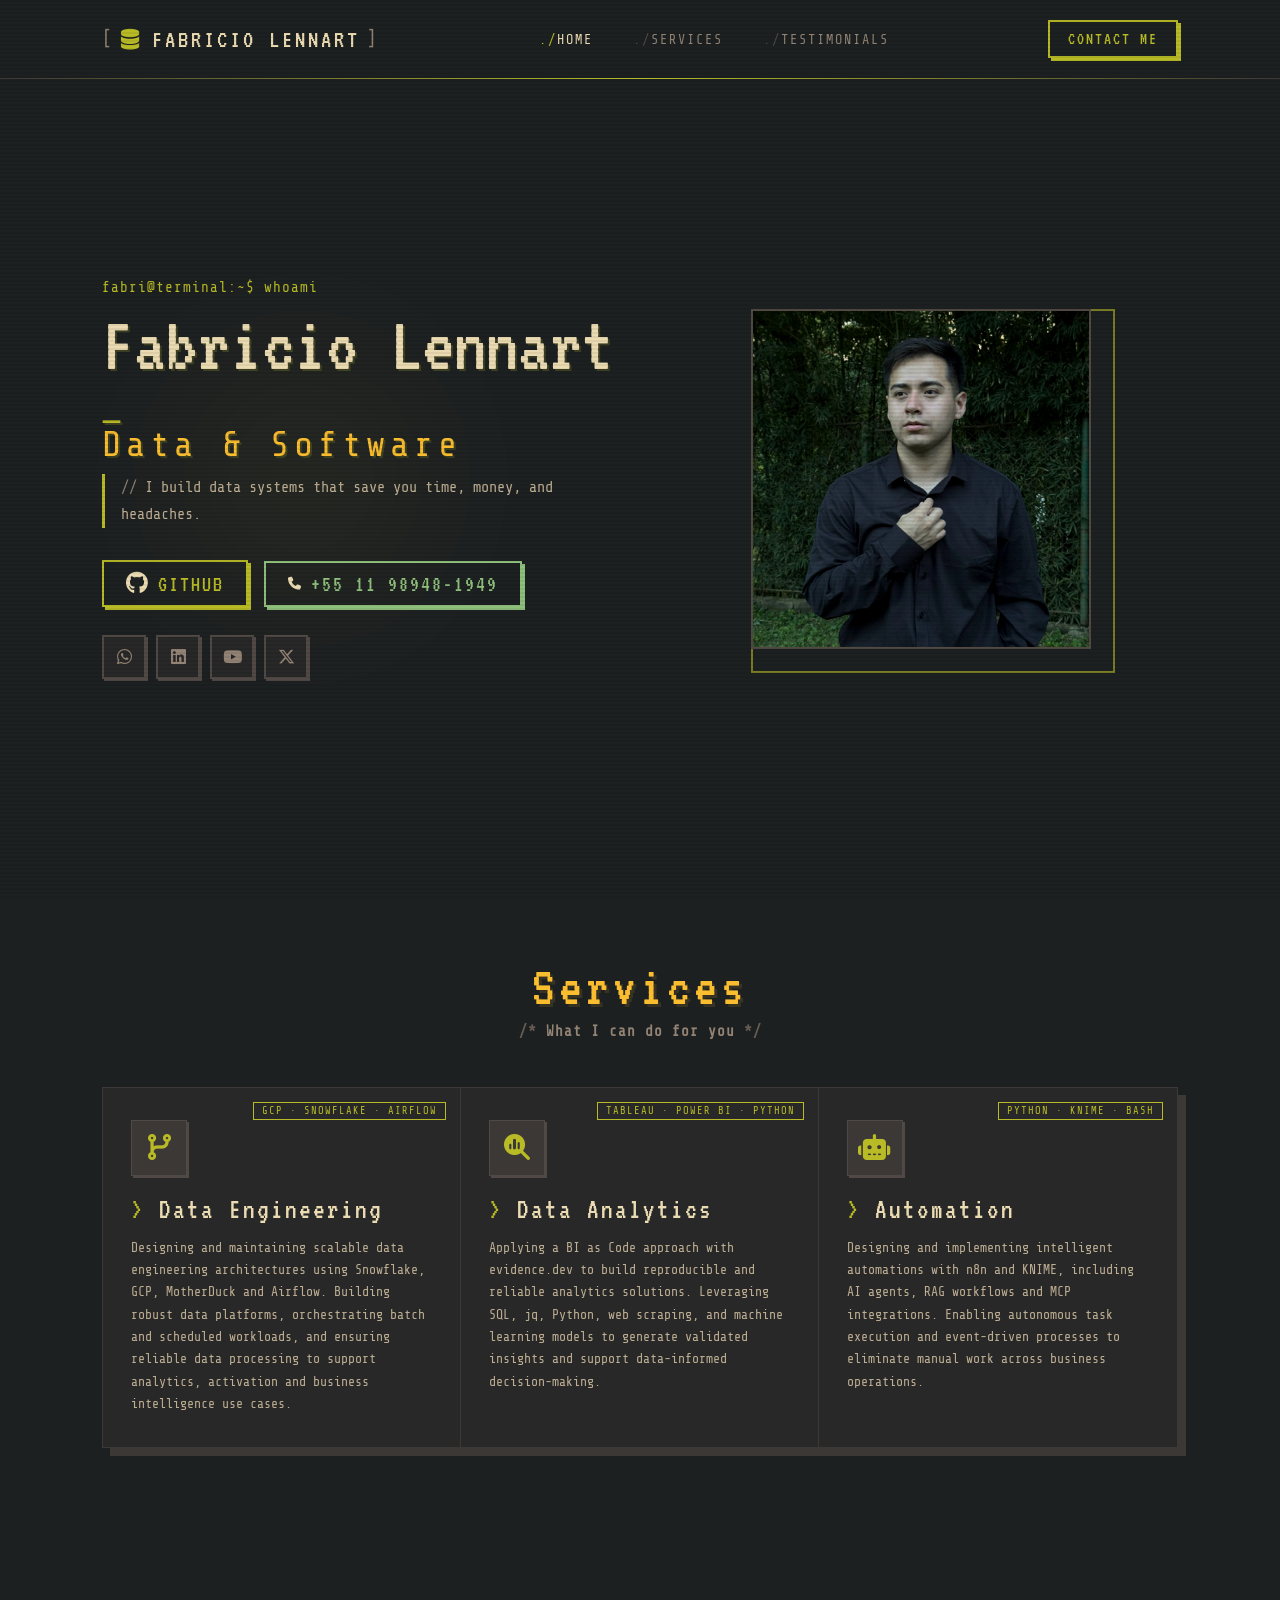
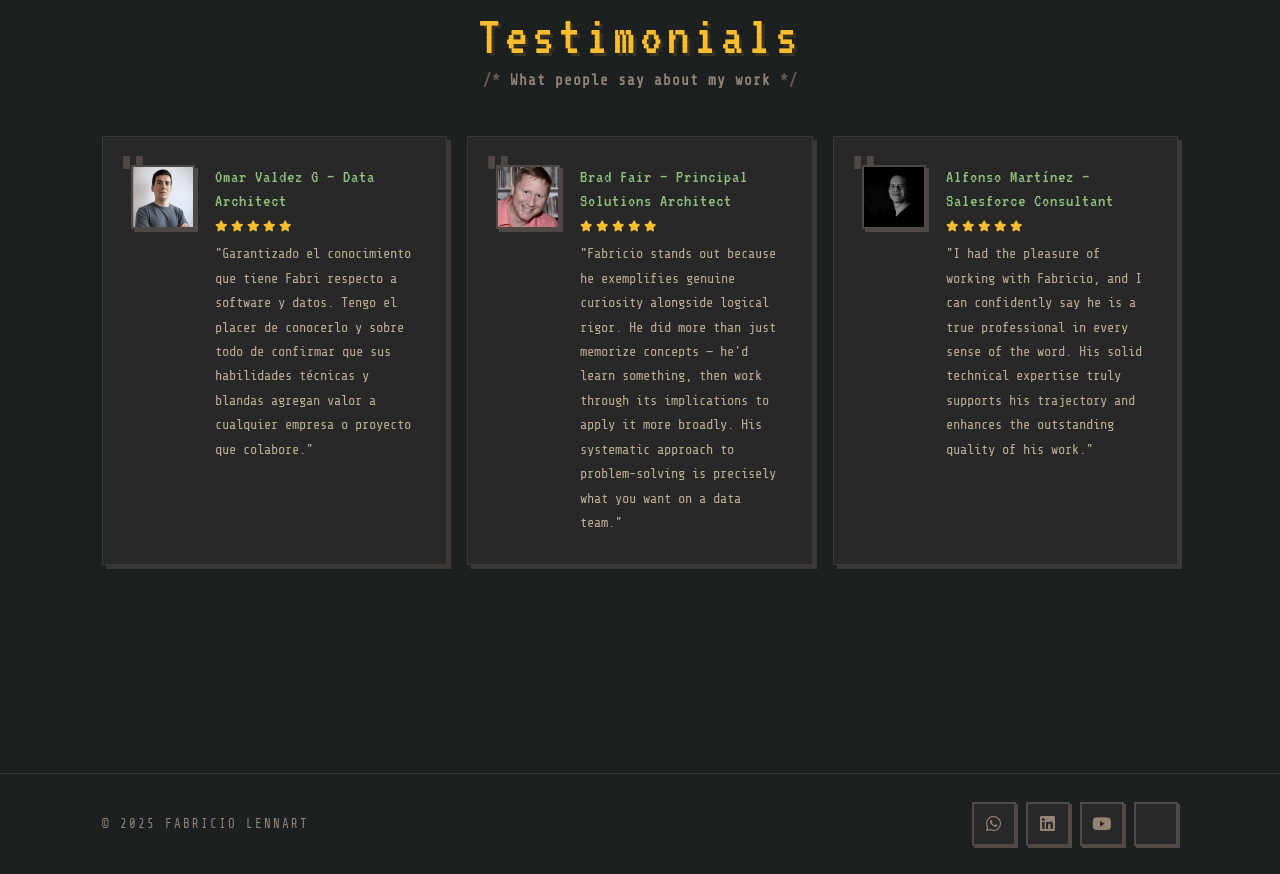
==== index.html @ e4795653 "ID changes" ====
<!DOCTYPE html>
<html lang="en">
<head>
    <meta charset="UTF-8">
    <meta name="viewport" content="width=device-width, initial-scale=1.0">
    <link rel="stylesheet" href="https://cdnjs.cloudflare.com/ajax/libs/font-awesome/6.5.1/css/all.min.css" 
          integrity="sha512-DTOQO9RWCH3ppGqcWaEA1BIZOC6xxalwEsw9c2QQeAIftl+Vegovlnee1c9QX4TctnWMn13TZye+giMm8e2LwA==" 
          crossorigin="anonymous" referrerpolicy="no-referrer" />
    <link rel="stylesheet" href="src/styles/styles.css">
    <link rel="stylesheet" href="src/styles/header.css">
    <script src="https://cdnjs.cloudflare.com/ajax/libs/jquery/3.7.1/jquery.min.js" 
            integrity="sha512-v2CJ7UaYy4JwqLDIrZUI/4hqeoQieOmAZNXBeQyjo21dadnwR+8ZaIJVT8EE2iyI61OV8e6M8PP2/4hpQINQ/g==" 
            crossorigin="anonymous" referrerpolicy="no-referrer"></script>
    <title>Fabricio Lennart - Data and Software</title>
    <!-- Microsoft Clarity -->
    <script type="text/javascript">
        (function(c,l,a,r,i,t,y){
            c[a]=c[a]||function(){(c[a].q=c[a].q||[]).push(arguments)};
            t=l.createElement(r);t.async=1;t.src="https://www.clarity.ms/tag/"+i;
            y=l.getElementsByTagName(r)[0];y.parentNode.insertBefore(t,y);
        })(window, document, "clarity", "script", "vjuo3dwytd");
    </script>
</head>
<body>

    <header>
        <nav id="navbar">
            <span id="nav_logo">
                <i class="fa-solid fa-database"></i>Fabricio Lennart
            </span>

            <ul id="nav_list">
                <li class="nav-item active">
                    <a href="#home">home</a>
                </li>
                <li class="nav-item">
                    <a href="#services">services</a>
                </li>
                <li class="nav-item">
                    <a href="#testimonials">testimonials</a>
                </li>
            </ul>

            <a href="/cdn-cgi/l/email-protection#fc9a9d9e8e95909992929d8e88bc9b919d9590d29f9391" class="btn-default">
                Contact Me
            </a>

            <button id="mobile_btn">
                <i class="fa-solid fa-bars"></i>
            </button>
        </nav>

        <div id="mobile_menu">
            <ul id="mobile_nav_list">
                <li class="nav-item">
                    <a href="#home">home</a>
                </li>
                <li class="nav-item">
                    <a href="#services">services</a>
                </li>
                <li class="nav-item">
                    <a href="#testimonials">testimonials</a>
                </li>
            </ul>

            <a href="/cdn-cgi/l/email-protection#c0a6a1a2b2a9aca5aeaea1b2b480a7ada1a9aceea3afad" class="btn-default">
                Contact Me
            </a>
        </div>
    </header>
    
    <main id="content">

        <!-- ======== HOME ======== -->
        <section id="home">
            <div class="shape"></div>

            <div id="cta">
                <p class="prompt-prefix">fabri@terminal:~$ whoami</p>
                <h1 class="title">
                    Fabricio Lennart<span class="cursor"></span>
                    <span>Data &amp; Software</span>
                </h1>

                <p class="description">
                    I build data systems that save you time, money, and headaches.
                </p>

                <div id="cta_buttons">
                    <a href="https://github.com/fabri-lennart" class="btn-default" target="_blank" rel="noopener">
                        <i class="fa-brands fa-github" style="margin-right:8px"></i> GitHub
                    </a>

                    <a href="tel:+5511989481949" id="phone_button">
                        <button class="btn-default">
                            <i class="fa-solid fa-phone"></i>
                            +55 11 98948-1949
                        </button>
                    </a>
                </div>

                <div class="social-media-buttons">
                    <a href="https://wa.me/5511989481949" target="_blank" rel="noopener" title="WhatsApp">
                        <i class="fa-brands fa-whatsapp"></i>
                    </a>
                    <a href="https://www.linkedin.com/in/fabricio-lennart/" target="_blank" rel="noopener" title="LinkedIn">
                        <i class="fa-brands fa-linkedin"></i>
                    </a>
                    <a href="https://youtube.com/@fabribits?si=ra7X3BvQuBYB99je" target="_blank" rel="noopener" title="YouTube">
                        <i class="fa-brands fa-youtube"></i>
                    </a>
                    <a href="https://x.com/FabricioLennart" target="_blank" rel="noopener" title="X (Twitter)">
                        <i class="fa-brands fa-x-twitter"></i>
                    </a>
                </div>
            </div>

            <div id="banner">
                <img src="src/images/Fabricio - foto formal-Photoroom.png" alt="Fabricio Lennart">
            </div>
        </section>

        <!-- ======== SERVICES ======== -->
        <section id="services">
            <h2 class="section-title">Services</h2>
            <h3 class="section-subtitle">What I can do for you</h3>

            <div id="dishes">

                <!-- Data Engineering -->
                <div class="dish">
                    <span class="dish-badge">GCP · Snowflake · Airflow</span>

                    <div class="service-icon">
                        <i class="fa-solid fa-code-branch"></i>
                    </div>

                    <h3 class="dish-title">Data Engineering</h3>

                    <span class="dish-description">
                        Designing and maintaining scalable data engineering architectures using Snowflake, GCP, MotherDuck and Airflow. Building robust data platforms, orchestrating batch and scheduled workloads, and ensuring reliable data processing to support analytics, activation and business intelligence use cases.                       
                    </span>
                </div>

                <!-- Data Analytics -->
                <div class="dish">
                    <span class="dish-badge">Tableau · Power BI · Python</span>

                    <div class="service-icon">
                        <i class="fa-solid fa-magnifying-glass-chart"></i>
                    </div>

                    <h3 class="dish-title">Data Analytics</h3>

                    <span class="dish-description">
                        Applying a BI as Code approach with evidence.dev  to build reproducible and reliable analytics solutions. Leveraging SQL, jq, Python, web scraping, and machine learning models to generate validated insights and support data-informed decision-making.
                    </span>
                </div>

                <!-- Automation -->
                <div class="dish">
                    <span class="dish-badge">Python · KNIME · Bash</span>

                    <div class="service-icon">
                        <i class="fa-solid fa-robot"></i>
                    </div>

                    <h3 class="dish-title">Automation</h3>

                    <span class="dish-description">
                        Designing and implementing intelligent automations with n8n and KNIME, including AI agents, RAG workflows and MCP integrations. Enabling autonomous task execution and event-driven processes to eliminate manual work across business operations.         
                    </span>
                </div>

            </div>
        </section>

        <!-- ======== TESTIMONIALS ======== -->
        <section id="testimonials">
            <div id="testimonials_content">
                <h2 class="section-title">Testimonials</h2>
                <h3 class="section-subtitle">What people say about my work</h3>

                <div id="feedbacks">

                    <!-- Omar Valdez -->
                    <div class="feedback">
                        <img src="src/images/omar-valdez.png" class="feedback-avatar" alt="Omar Valdez">
                        <div class="feedback-content">
                            <p>
                                Omar Valdez G — Data Architect
                                <span>
                                    <i class="fa-solid fa-star"></i>
                                    <i class="fa-solid fa-star"></i>
                                    <i class="fa-solid fa-star"></i>
                                    <i class="fa-solid fa-star"></i>
                                    <i class="fa-solid fa-star"></i>
                                </span>
                            </p>
                            <p>
                                "Garantizado el conocimiento que tiene Fabri respecto a software y datos. 
                                Tengo el placer de conocerlo y sobre todo de confirmar que sus habilidades 
                                técnicas y blandas agregan valor a cualquier empresa o proyecto que colabore."
                            </p>
                        </div>
                    </div>

                    <!-- Brad Fair -->
                    <div class="feedback">
                        <img src="src/images/brad-fair.jpeg" class="feedback-avatar" alt="Brad Fair">
                        <div class="feedback-content">
                            <p>
                                Brad Fair — Principal Solutions Architect
                                <span>
                                    <i class="fa-solid fa-star"></i>
                                    <i class="fa-solid fa-star"></i>
                                    <i class="fa-solid fa-star"></i>
                                    <i class="fa-solid fa-star"></i>
                                    <i class="fa-solid fa-star"></i>
                                </span>
                            </p>
                            <p>
                                "Fabricio stands out because he exemplifies genuine curiosity alongside logical rigor. 
                                He did more than just memorize concepts — he'd learn something, then work through its 
                                implications to apply it more broadly. His systematic approach to problem-solving is 
                                precisely what you want on a data team."
                            </p>
                        </div>
                    </div>

                    <!-- Alfonso Martínez -->
                    <div class="feedback">
                        <img src="src/images/alfonso-martinez.jpeg" class="feedback-avatar" alt="Alfonso Martínez Allegre">
                        <div class="feedback-content">
                            <p>
                                Alfonso Martínez — Salesforce Consultant
                                <span>
                                    <i class="fa-solid fa-star"></i>
                                    <i class="fa-solid fa-star"></i>
                                    <i class="fa-solid fa-star"></i>
                                    <i class="fa-solid fa-star"></i>
                                    <i class="fa-solid fa-star"></i>
                                </span>
                            </p>
                            <p>
                                "I had the pleasure of working with Fabricio, and I can confidently say he is a true 
                                professional in every sense of the word. His solid technical expertise truly supports 
                                his trajectory and enhances the outstanding quality of his work."
                            </p>
                        </div>
                    </div>

                </div>
            </div>
        </section>

    </main>

    <footer>
        <div id="footer_items">
            <span id="copyright">
                &copy; 2025 Fabricio Lennart
            </span>

            <div class="social-media-buttons">
                <a href="https://wa.me/5511989481949" target="_blank" rel="noopener">
                    <i class="fa-brands fa-whatsapp"></i>
                </a>
                <a href="https://www.linkedin.com/in/fabricio-lennart/" target="_blank" rel="noopener">
                    <i class="fa-brands fa-linkedin"></i>
                </a>
                <a href="https://youtube.com/@fabribits?si=ra7X3BvQuBYB99je" target="_blank" rel="noopener">
                    <i class="fa-brands fa-youtube"></i>
                </a>
                <a href="https://x.com/FabricioLennart" target="_blank" rel="noopener">
---- src/styles/styles.css ----
@import url('https://fonts.googleapis.com/css2?family=VT323&family=Share+Tech+Mono&display=swap');

/* ========================================
   GRUVBOX DARK - RETRO TERMINAL PALETTE
   ======================================== */
:root {
    --bg:      #1d2021;
    --bg0:     #282828;
    --bg1:     #3c3836;
    --bg2:     #504945;
    --bg3:     #665c54;
    --fg:      #ebdbb2;
    --fg2:     #d5c4a1;
    --fg3:     #bdae93;
    --red:     #fb4934;
    --green:   #b8bb26;
    --yellow:  #fabd2f;
    --blue:    #83a598;
    --orange:  #fe8019;
    --aqua:    #8ec07c;
    --purple:  #d3869b;
    --dim:     #928374;
}

* {
    font-family: 'Share Tech Mono', monospace;
    margin: 0;
    padding: 0;
    box-sizing: border-box;
    color: var(--fg);
}

/* CRT scanlines overlay */
body::before {
    content: '';
    position: fixed;
    top: 0; left: 0;
    width: 100%; height: 100%;
    background: repeating-linear-gradient(
        0deg,
        transparent,
        transparent 2px,
        rgba(0,0,0,0.06) 2px,
        rgba(0,0,0,0.06) 4px
    );
    pointer-events: none;
    z-index: 9999;
}

body {
    background-color: var(--bg);
    overflow-x: hidden;
}

/* ========== BUTTONS ========== */
.btn-default {
    border: 2px solid var(--green);
    display: inline-flex;
    align-items: center;
    justify-content: center;
    background-color: transparent;
    border-radius: 0;
    padding: 10px 22px;
    font-family: 'VT323', monospace;
    font-size: 1.4rem;
    letter-spacing: 2px;
    box-shadow: 3px 3px 0px var(--green);
    cursor: pointer;
    transition: all .12s ease;
    text-decoration: none;
    white-space: nowrap;
    color: var(--green);
    text-transform: uppercase;
}

.btn-default:hover {
    background-color: var(--green);
    color: var(--bg);
    box-shadow: none;
    transform: translate(3px, 3px);
}

/* ========== HOME SECTION ========== */
#content {
    padding: 0 8%;
}

#home {
    position: relative;
    display: flex;
    align-items: center;
    justify-content: space-between;
    gap: 48px;
    min-height: calc(100vh - 100px);
    padding: 40px 0;
}

.shape {
    position: absolute;
    width: 400px;
    height: 400px;
    background: radial-gradient(circle, var(--green) 0%, transparent 70%);
    opacity: 0.07;
    top: 50%;
    left: 0;
    transform: translateY(-50%);
    z-index: -1;
    filter: blur(60px);
}

#cta {
    flex: 1;
    display: flex;
    flex-direction: column;
}

.prompt-prefix {
    font-family: 'Share Tech Mono', monospace;
    color: var(--green);
    font-size: 0.9rem;
    margin-bottom: 10px;
    letter-spacing: 1px;
}

@keyframes blink {
    0%, 100% { opacity: 1; }
    50%       { opacity: 0; }
}

.title {
    font-family: 'VT323', monospace;
    font-size: 5rem;
    font-weight: 400;
    line-height: 1;
    margin-bottom: 10px;
    color: var(--fg);
    text-shadow: 2px 2px 0 rgba(184, 187, 38, 0.2);
}

.title .cursor::after {
    content: '_';
    display: inline-block;
    color: var(--green);
    animation: blink 1s step-start infinite;
}

.title span {
    display: block;
    color: var(--yellow);
    font-size: 2.2rem;
    letter-spacing: 5px;
    margin-top: 4px;
}

.description {
    font-size: 0.95rem;
    line-height: 1.8;
    margin-bottom: 32px;
    color: var(--fg3);
    border-left: 3px solid var(--green);
    padding-left: 16px;
}

.description::before {
    content: '// ';
    color: var(--dim);
}

#cta_buttons {
    display: flex;
    gap: 16px;
    margin-bottom: 28px;
    flex-wrap: wrap;
    align-items: center;
}

#phone_button {
    text-decoration: none;
}

#phone_button .btn-default {
    border-color: var(--aqua);
    color: var(--aqua);
    box-shadow: 3px 3px 0px var(--aqua);
}

#phone_button .btn-default:hover {
    background-color: var(--aqua);
    color: var(--bg);
}

#phone_button .btn-default i {
    font-size: 13px;
    margin-right: 8px;
}

.social-media-buttons {
    display: flex;
    gap: 10px;
}

.social-media-buttons a {
    width: 44px;
    height: 44px;
    display: flex;
    align-items: center;
    justify-content: center;
    border: 2px solid var(--bg2);
    background: var(--bg0);
    transition: all .12s ease;
    font-size: 17px;
    box-shadow: 2px 2px 0px var(--bg2);
    text-decoration: none;
}

.social-media-buttons a i {
    color: var(--dim);
}

.social-media-buttons a:hover {
    border-color: var(--yellow);
    box-shadow: 2px 2px 0px var(--yellow);
    transform: translate(-2px, -2px);
}

.social-media-buttons a:hover i {
    color: var(--yellow);
}

#banner {
    flex: 1;
    display: flex;
    justify-content: center;
    align-items: center;
    position: relative;
}

#banner::before {
    content: '';
    position: absolute;
    width: 360px;
    height: 360px;
    border: 2px solid var(--green);
    top: 50%;
    left: 50%;
    transform: translate(-50%, -50%) translate(12px, 12px);
    z-index: 0;
    opacity: 0.6;
}

#banner img {
    position: relative;
    z-index: 1;
    width: 340px;
    height: 340px;
    object-fit: cover;
    object-position: center 55%;
    border-radius: 0;
    border: 2px solid var(--bg2);
    filter: sepia(15%) contrast(1.05);
}

/* ========== SECTION COMMON ========== */
.section-title {
    font-family: 'VT323', monospace;
    font-size: 3.5rem;
    font-weight: 400;
    text-align: center;
    margin-bottom: 8px;
    color: var(--yellow);
    letter-spacing: 5px;
    text-shadow: 3px 3px 0 rgba(250, 189, 47, 0.12);
}

.section-subtitle {
    font-family: 'Share Tech Mono', monospace;
    font-size: 0.9rem;
    text-align: center;
    margin-bottom: 48px;
    color: var(--dim);
    letter-spacing: 1px;
}

.section-subtitle::before { content: '/* '; color: var(--bg3); }
.section-subtitle::after  { content: ' */'; color: var(--bg3); }

/* ========== SERVICES SECTION ========== */
#services {
    padding: 80px 0;
}

#dishes {
    display: grid;
    grid-template-columns: repeat(auto-fit, minmax(280px, 1fr));
    gap: 0;
    margin-top: 48px;
    border: 1px solid var(--bg1);
    box-shadow: 8px 8px 0px var(--bg1);
}

.dish {
    position: relative;
    background: var(--bg0);
    padding: 32px 28px;
    display: flex;
    flex-direction: column;
    align-items: flex-start;
    gap: 12px;
    transition: background .12s ease;
    border-right: 1px solid var(--bg1);
}

.dish:last-child { border-right: none; }
.dish:hover { background: #2c2926; }

.dish-badge {
    position: absolute;
    top: 14px;
    right: 14px;
    font-family: 'Share Tech Mono', monospace;
    font-size: 0.65rem;
    color: var(--green);
    border: 1px solid var(--green);
    padding: 2px 8px;
    letter-spacing: 1px;
    text-transform: uppercase;
}

/* hide old heart icon */
.dish-heart { display: none; }

.service-icon {
    width: 56px;
    height: 56px;
    display: flex;
    align-items: center;
    justify-content: center;
    background: var(--bg1);
    border: 1px solid var(--bg2);
    box-shadow: 2px 2px 0px var(--bg2);
    margin-bottom: 8px;
    border-radius: 0;
}

.service-icon i {
    font-size: 26px;
    color: var(--green);
}

.dish-title {
    font-family: 'VT323', monospace;
    font-size: 1.8rem;
    font-weight: 400;
    color: var(--fg);
    letter-spacing: 2px;
    line-height: 1;
}

.dish-title::before {
    content: '> ';
    color: var(--green);
}

.dish-description {
    font-size: 0.82rem;
    color: var(--fg3);
    line-height: 1.7;
}

.dish-rate {
    display: flex;
    align-items: center;
    gap: 3px;
    margin-top: 4px;
}

.dish-rate i { color: var(--yellow); font-size: 11px; }
.dish-rate span { margin-left: 8px; color: var(--dim); font-size: 0.78rem; letter-spacing: 1px; }

.dish-price {
    display: flex;
    align-items: center;
    margin-top: auto;
    padding-top: 16px;
    border-top: 1px solid var(--bg1);
    width: 100%;
}

.dish-price h4 { display: none; }
.dish-price .btn-default { font-size: 1.1rem; padding: 6px 18px; }
.dish-rate { display: none; }

/* ========== TESTIMONIALS SECTION ========== */
#testimonials {
    padding: 80px 0;
}

#feedbacks {
    display: grid;
    grid-template-columns: repeat(auto-fit, minmax(340px, 1fr));
    gap: 20px;
    margin-bottom: 48px;
}

.feedback {
    display: flex;
    gap: 20px;
    padding: 28px;
    background: var(--bg0);
    border: 1px solid var(--bg1);
    box-shadow: 4px 4px 0px var(--bg1);
    transition: transform .12s ease, box-shadow .12s ease;
    position: relative;
}

.feedback::before {
    content: '"';
    position: absolute;
    top: 6px;
    left: 14px;
    font-family: 'VT323', monospace;
    font-size: 5rem;
    color: var(--bg2);
    line-height: 1;
    pointer-events: none;
}

.feedback:hover {
    transform: translate(-4px, -4px);
    box-shadow: 8px 8px 0px var(--bg1);
}

.feedback-avatar {
    width: 64px;
    height: 64px;
    border: 2px solid var(--bg2);
    box-shadow: 3px 3px 0 var(--bg2);
    object-fit: cover;
    flex-shrink: 0;
    filter: grayscale(30%);
    border-radius: 0;
}

.feedback-content { flex: 1; }

.feedback-content p:first-child {
    font-family: 'VT323', monospace;
    font-size: 1.15rem;
    margin-bottom: 10px;
    display: flex;
    align-items: flex-start;
    justify-content: space-between;
    flex-wrap: wrap;
    gap: 8px;
    color: var(--aqua);
    letter-spacing: 1px;
    line-height: 1.3;
}

.feedback-content span { display: flex; gap: 3px; }
.feedback-content span i { color: var(--yellow); font-size: 11px; }

.feedback-content p:last-child {
    color: var(--fg3);
    line-height: 1.8;
    font-size: 0.85rem;
}

/* ========== FOOTER ========== */
footer {
    width: 100%;
    margin-top: 80px;
    border-top: 1px solid var(--bg1);
}

footer img { display: none; }

#footer_items {
    display: flex;
    justify-content: space-between;
    align-items: center;
    padding: 28px 8%;
    background-color: var(--bg);
}

#copyright {
    color: var(--dim);
    font-size: 0.78rem;
    letter-spacing: 2px;
    text-transform: uppercase;
}

/* ========== RESPONSIVE ========== */
@media screen and (max-width: 1024px) {
    .title { font-size: 3.5rem; }
    #banner img  { width: 280px; height: 280px; }
    #banner::before { width: 296px; height: 296px; }
    #feedbacks { grid-template-columns: 1fr; }
}

@media screen and (max-width: 768px) {
    #content { padding: 0 5%; }

    #home {
        flex-direction: column-reverse;
        text-align: center;
        gap: 32px;
        padding: 60px 0;
    }

    .shape { display: none; }
    #cta { align-items: center; }

    #banner::before { display: none; }
    #banner img { width: 220px; height: 220px; }

    .title { font-size: 3rem; }
    .description { text-align: left; font-size: 0.88rem; }

    #cta_buttons {
        justify-content: center;
        flex-direction: column;
        width: 100%;
    }

    #cta_buttons > a, #phone_button {
        width: 100%;
        max-width: 300px;
    }

    #phone_button .btn-default { width: 100%; justify-content: center; }

    .social-media-buttons { justify-content: center; }

    #services, #testimonials { padding: 60px 0; }
    .section-title { font-size: 2.5rem; }

    #dishes { grid-template-columns: 1fr; }
    .dish { border-right: none; border-bottom: 1px solid var(--bg1); }
    .dish:last-child { border-bottom: none; }

    #feedbacks { grid-template-columns: 1fr; gap: 20px; }

    .feedback {
        flex-direction: column;
        align-items: flex-start;
        padding: 20px;
    }

    .feedback-content p:first-child { flex-direction: column; }

    #footer_items {
        flex-direction: column;
        gap: 20px;
        text-align: center;
        padding: 24px 5%;
    }
}

@media screen and (max-width: 480px) {
    .title { font-size: 2.4rem; }
    .title span { font-size: 1.6rem; }
    .section-title { font-size: 2rem; }
    #banner img { width: 180px; height: 180px; }
}
---- src/styles/header.css ----
header {
    width: 100%;
    padding: 20px 8%;
    border-bottom: 1px solid #3c3836;
    background: #1d2021;
    position: sticky;
    top: 0;
    z-index: 100;
}

/* Scanline on header too */
header::after {
    content: '';
    position: absolute;
    bottom: -1px;
    left: 0;
    right: 0;
    height: 1px;
    background: linear-gradient(to right, transparent, var(--green), transparent);
}

#navbar {
    width: 100%;
    display: flex;
    align-items: center;
    justify-content: space-between;
}

#nav_logo {
    display: flex;
    align-items: center;
    gap: 10px;
    font-family: 'VT323', monospace;
    font-size: 1.6rem;
    color: #ebdbb2;
    letter-spacing: 3px;
    text-decoration: none;
    text-transform: uppercase;
}

#nav_logo i {
    color: var(--green);
    font-size: 1.3rem;
}

/* ASCII bracket decoration */
#nav_logo::before {
    content: '[';
    color: #928374;
    font-family: 'Share Tech Mono', monospace;
    font-size: 1.2rem;
    margin-right: -4px;
}

#nav_logo::after {
    content: ']';
    color: #928374;
    font-family: 'Share Tech Mono', monospace;
    font-size: 1.2rem;
    margin-left: -4px;
}

#nav_list {
    display: flex;
    list-style: none;
    gap: 40px;
}

.nav-item a {
    text-decoration: none;
    font-family: 'Share Tech Mono', monospace;
    font-size: 0.85rem;
    color: #928374;
    letter-spacing: 2px;
    text-transform: uppercase;
    transition: color .12s ease;
    position: relative;
}

.nav-item a::before {
    content: './';
    color: #504945;
    transition: color .12s ease;
}

.nav-item a:hover {
    color: #ebdbb2;
}

.nav-item a:hover::before {
    color: #b8bb26;
}

.nav-item.active a {
    color: #ebdbb2;
}

.nav-item.active a::before {
    color: #b8bb26;
}

/* Contact button in header */
#navbar > .btn-default {
    font-size: 1.1rem;
    padding: 8px 18px;
}

/* ========== MOBILE ========== */
#mobile_btn {
    display: none;
}

#mobile_menu {
    display: none;
}

@media screen and (max-width: 1170px) {
    #nav_list,
    #navbar .btn-default {
        display: none;
    }

    #mobile_btn {
        display: block;
        border: 1px solid #3c3836;
        background-color: #282828;
        color: #ebdbb2;
        font-size: 1.2rem;
        cursor: pointer;
        padding: 8px 12px;
        box-shadow: 2px 2px 0 #3c3836;
        transition: all .12s ease;
    }

    #mobile_btn:hover {
        background-color: #3c3836;
        transform: translate(2px, 2px);
        box-shadow: none;
    }

    #mobile_btn i {
        color: var(--green);
    }

    #mobile_menu.active {
        display: flex;
        flex-direction: column;
        align-items: center;
        padding: 20px 0;
        border-top: 1px solid #3c3836;
        background: #282828;
        margin: 0 -8%;
        padding: 20px 8%;
        gap: 16px;
    }

    #mobile_nav_list {
        display: flex;
        flex-direction: column;
        gap: 12px;
        list-style: none;
        text-align: center;
        width: 100%;
    }

    #mobile_nav_list li a {
        font-family: 'Share Tech Mono', monospace;
        font-size: 0.85rem;
        color: #928374;
        text-decoration: none;
        letter-spacing: 2px;
        text-transform: uppercase;
        display: block;
        padding: 8px 0;
        border-bottom: 1px solid #3c3836;
        transition: color .12s ease;
    }

    #mobile_nav_list li a::before {
        content: './';
        color: #504945;
    }

    #mobile_nav_list li a:hover {
        color: #ebdbb2;
    }

    #mobile_menu > .btn-default {
        margin-top: 8px;
        font-size: 1.1rem;
    }
}
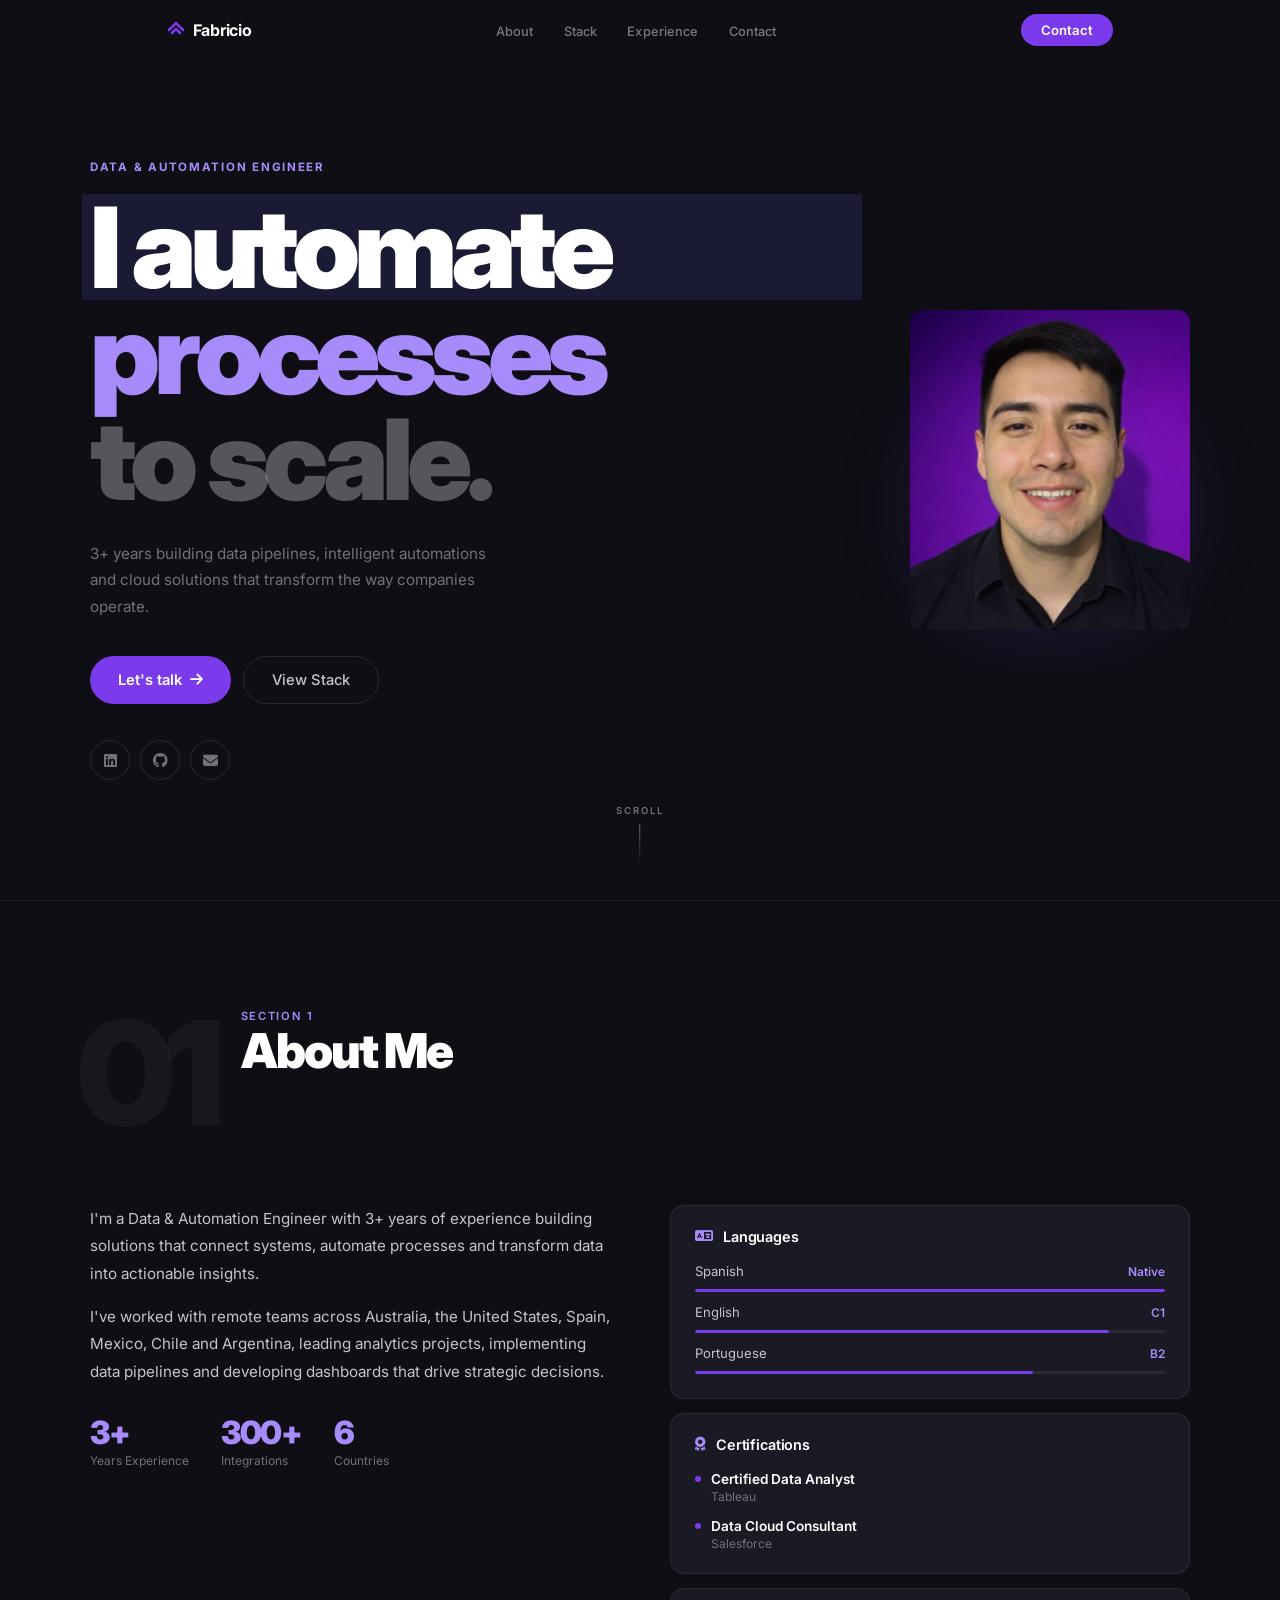
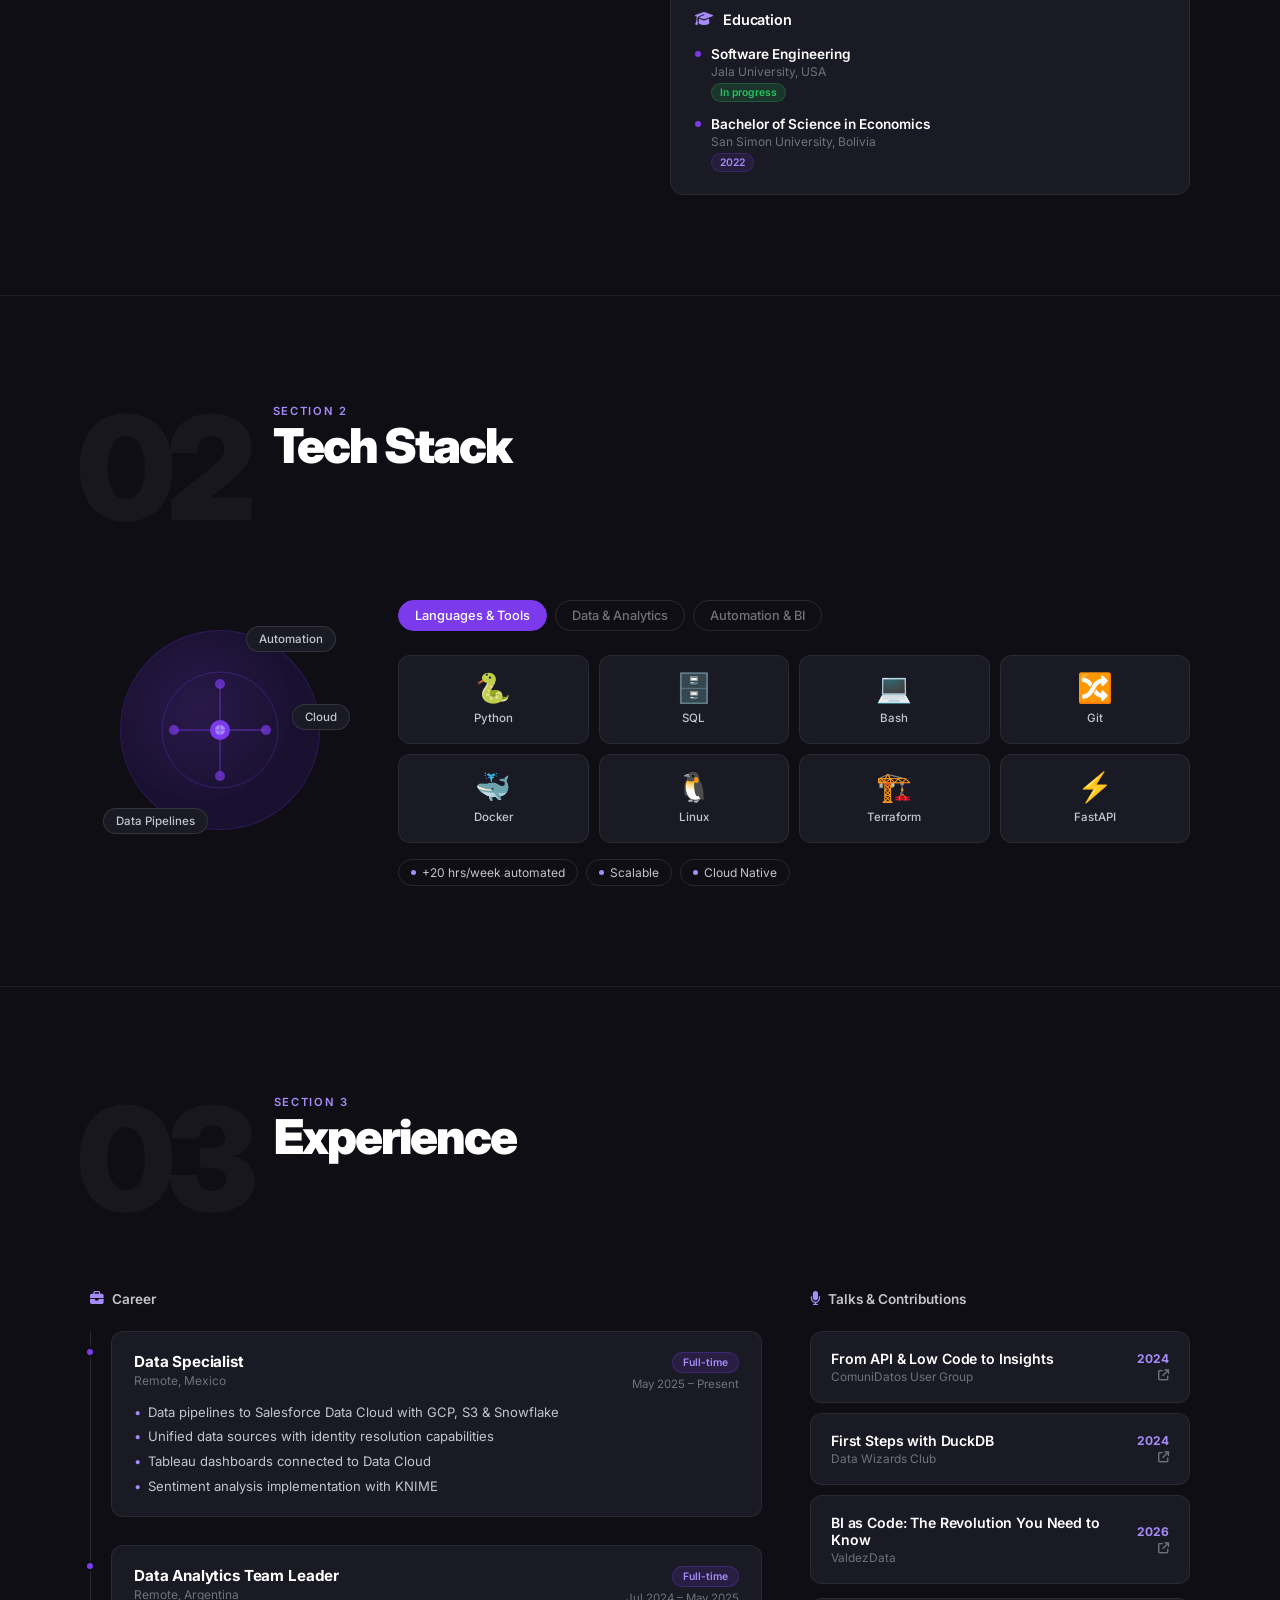
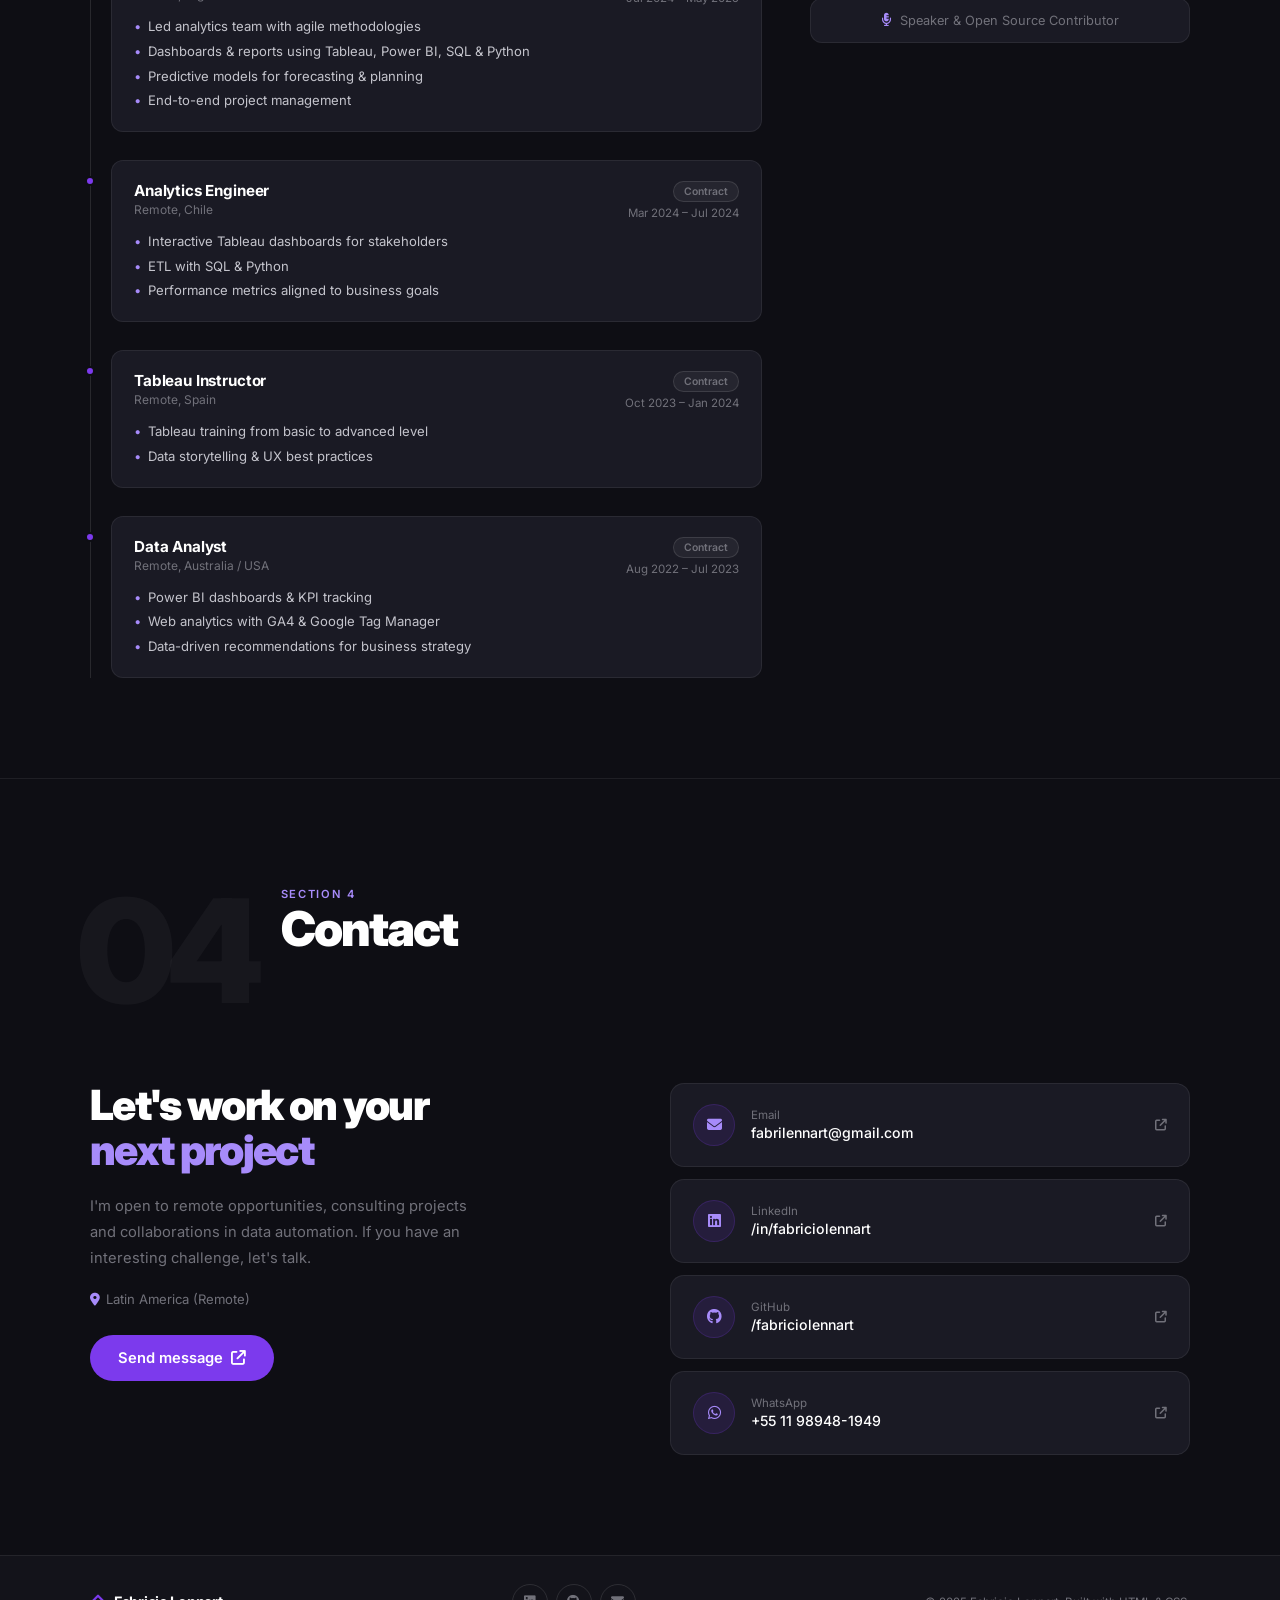
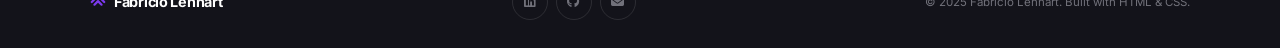
==== commit b3b65644: "nuevo estilo, portfolio" ====
--- a/index.html
+++ b/index.html
@@ -1,275 +1,589 @@
 <!DOCTYPE html>
 <html lang="en">
 <head>
-    <meta charset="UTF-8">
-    <meta name="viewport" content="width=device-width, initial-scale=1.0">
-    <link rel="stylesheet" href="https://cdnjs.cloudflare.com/ajax/libs/font-awesome/6.5.1/css/all.min.css" 
-          integrity="sha512-DTOQO9RWCH3ppGqcWaEA1BIZOC6xxalwEsw9c2QQeAIftl+Vegovlnee1c9QX4TctnWMn13TZye+giMm8e2LwA==" 
-          crossorigin="anonymous" referrerpolicy="no-referrer" />
-    <link rel="stylesheet" href="src/styles/styles.css">
-    <link rel="stylesheet" href="src/styles/header.css">
-    <script src="https://cdnjs.cloudflare.com/ajax/libs/jquery/3.7.1/jquery.min.js" 
-            integrity="sha512-v2CJ7UaYy4JwqLDIrZUI/4hqeoQieOmAZNXBeQyjo21dadnwR+8ZaIJVT8EE2iyI61OV8e6M8PP2/4hpQINQ/g==" 
-            crossorigin="anonymous" referrerpolicy="no-referrer"></script>
-    <title>Fabricio Lennart - Data and Software</title>
-    <!-- Microsoft Clarity -->
-    <script type="text/javascript">
-        (function(c,l,a,r,i,t,y){
-            c[a]=c[a]||function(){(c[a].q=c[a].q||[]).push(arguments)};
-            t=l.createElement(r);t.async=1;t.src="https://www.clarity.ms/tag/"+i;
-            y=l.getElementsByTagName(r)[0];y.parentNode.insertBefore(t,y);
-        })(window, document, "clarity", "script", "vjuo3dwytd");
-    </script>
+  <meta charset="UTF-8" />
+  <meta name="viewport" content="width=device-width, initial-scale=1.0" />
+  <title>Fabricio Lennart — Data & Automation Engineer</title>
+  <link rel="preconnect" href="https://fonts.googleapis.com" />
+  <link rel="preconnect" href="https://fonts.gstatic.com" crossorigin />
+  <link href="https://fonts.googleapis.com/css2?family=Inter:wght@300;400;500;600;700;900&display=swap" rel="stylesheet" />
+  <link rel="stylesheet" href="https://cdnjs.cloudflare.com/ajax/libs/font-awesome/6.5.1/css/all.min.css"
+        integrity="sha512-DTOQO9RWCH3ppGqcWaEA1BIZOC6xxalwEsw9c2QQeAIftl+Vegovlnee1c9QX4TctnWMn13TZye+giMm8e2LwA=="
+        crossorigin="anonymous" referrerpolicy="no-referrer" />
+  <link rel="stylesheet" href="src/styles/header.css" />
+  <link rel="stylesheet" href="src/styles/styles.css" />
 </head>
 <body>
 
-    <header>
-        <nav id="navbar">
-            <span id="nav_logo">
-                <i class="fa-solid fa-database"></i>Fabricio Lennart
-            </span>
-
-            <ul id="nav_list">
-                <li class="nav-item active">
-                    <a href="#home">home</a>
-                </li>
-                <li class="nav-item">
-                    <a href="#services">services</a>
-                </li>
-                <li class="nav-item">
-                    <a href="#testimonials">testimonials</a>
-                </li>
-            </ul>
-
-            <a href="/cdn-cgi/l/email-protection#fc9a9d9e8e95909992929d8e88bc9b919d9590d29f9391" class="btn-default">
-                Contact Me
+  <!-- ══════════════════════════════════════
+       HEADER
+  ══════════════════════════════════════ -->
+  <header id="site-header">
+    <nav class="nav-inner">
+      <a href="#hero" class="nav-brand">
+        <svg width="18" height="18" viewBox="0 0 18 18" fill="none">
+          <path d="M2 9L9 2L16 9" stroke="#7c3aed" stroke-width="2.5" stroke-linecap="round" stroke-linejoin="round"/>
+          <path d="M5 12L9 8L13 12" stroke="#7c3aed" stroke-width="2.5" stroke-linecap="round" stroke-linejoin="round"/>
+        </svg>
+        Fabricio
+      </a>
+      <ul class="nav-links">
+        <li><a href="#about">About</a></li>
+        <li><a href="#stack">Stack</a></li>
+        <li><a href="#experience">Experience</a></li>
+        <li><a href="#contact">Contact</a></li>
+      </ul>
+      <a href="mailto:fabrilennart@gmail.com" class="nav-cta">Contact</a>
+      <button id="mobile-toggle" aria-label="Menu">
+        <i class="fa-solid fa-bars"></i>
+      </button>
+    </nav>
+    <div id="mobile-menu">
+      <a href="#about" class="mob-link">About</a>
+      <a href="#stack" class="mob-link">Stack</a>
+      <a href="#experience" class="mob-link">Experience</a>
+      <a href="#contact" class="mob-link">Contact</a>
+      <a href="mailto:fabrilennart@gmail.com" class="nav-cta">Contact</a>
+    </div>
+  </header>
+
+  <main>
+
+    <!-- ══════════════════════════════════════
+         HERO
+    ══════════════════════════════════════ -->
+    <section id="hero">
+      <div class="hero-inner">
+        <div class="hero-left">
+          <p class="hero-eyebrow">DATA &amp; AUTOMATION ENGINEER</p>
+          <h1 class="hero-title">
+            <span class="line-white line-highlight">I automate</span>
+            <span class="line-purple">processes</span>
+            <span class="line-dim">to scale.</span>
+          </h1>
+          <p class="hero-desc">
+            3+ years building data pipelines, intelligent automations and cloud solutions
+            that transform the way companies operate.
+          </p>
+          <div class="hero-actions">
+            <a href="#contact" class="btn-purple">Let's talk <i class="fa-solid fa-arrow-right"></i></a>
+            <a href="#stack" class="btn-outline-dark">View Stack</a>
+          </div>
+          <div class="hero-socials">
+            <a href="https://www.linkedin.com/in/fabricio-lennart/" target="_blank" rel="noopener" title="LinkedIn">
+              <i class="fa-brands fa-linkedin"></i>
             </a>
-
-            <button id="mobile_btn">
-                <i class="fa-solid fa-bars"></i>
-            </button>
-        </nav>
-
-        <div id="mobile_menu">
-            <ul id="mobile_nav_list">
-                <li class="nav-item">
-                    <a href="#home">home</a>
-                </li>
-                <li class="nav-item">
-                    <a href="#services">services</a>
-                </li>
-                <li class="nav-item">
-                    <a href="#testimonials">testimonials</a>
-                </li>
-            </ul>
-
-            <a href="/cdn-cgi/l/email-protection#c0a6a1a2b2a9aca5aeaea1b2b480a7ada1a9aceea3afad" class="btn-default">
-                Contact Me
+            <a href="https://github.com/fabri-lennart" target="_blank" rel="noopener" title="GitHub">
+              <i class="fa-brands fa-github"></i>
             </a>
-        </div>
-    </header>
-    
-    <main id="content">
-
-        <!-- ======== HOME ======== -->
-        <section id="home">
-            <div class="shape"></div>
-
-            <div id="cta">
-                <p class="prompt-prefix">fabri@terminal:~$ whoami</p>
-                <h1 class="title">
-                    Fabricio Lennart<span class="cursor"></span>
-                    <span>Data &amp; Software</span>
-                </h1>
-
-                <p class="description">
-                    I build data systems that save you time, money, and headaches.
-                </p>
-
-                <div id="cta_buttons">
-                    <a href="https://github.com/fabri-lennart" class="btn-default" target="_blank" rel="noopener">
-                        <i class="fa-brands fa-github" style="margin-right:8px"></i> GitHub
-                    </a>
-
-                    <a href="tel:+5511989481949" id="phone_button">
-                        <button class="btn-default">
-                            <i class="fa-solid fa-phone"></i>
-                            +55 11 98948-1949
-                        </button>
-                    </a>
-                </div>
-
-                <div class="social-media-buttons">
-                    <a href="https://wa.me/5511989481949" target="_blank" rel="noopener" title="WhatsApp">
-                        <i class="fa-brands fa-whatsapp"></i>
-                    </a>
-                    <a href="https://www.linkedin.com/in/fabricio-lennart/" target="_blank" rel="noopener" title="LinkedIn">
-                        <i class="fa-brands fa-linkedin"></i>
-                    </a>
-                    <a href="https://youtube.com/@fabribits?si=ra7X3BvQuBYB99je" target="_blank" rel="noopener" title="YouTube">
-                        <i class="fa-brands fa-youtube"></i>
-                    </a>
-                    <a href="https://x.com/FabricioLennart" target="_blank" rel="noopener" title="X (Twitter)">
-                        <i class="fa-brands fa-x-twitter"></i>
-                    </a>
-                </div>
-            </div>
-
-            <div id="banner">
-                <img src="src/images/Fabricio - foto formal-Photoroom.png" alt="Fabricio Lennart">
-            </div>
-        </section>
-
-        <!-- ======== SERVICES ======== -->
-        <section id="services">
-            <h2 class="section-title">Services</h2>
-            <h3 class="section-subtitle">What I can do for you</h3>
-
-            <div id="dishes">
-
-                <!-- Data Engineering -->
-                <div class="dish">
-                    <span class="dish-badge">GCP · Snowflake · Airflow</span>
-
-                    <div class="service-icon">
-                        <i class="fa-solid fa-code-branch"></i>
-                    </div>
-
-                    <h3 class="dish-title">Data Engineering</h3>
-
-                    <span class="dish-description">
-                        Designing and maintaining scalable data engineering architectures using Snowflake, GCP, MotherDuck and Airflow. Building robust data platforms, orchestrating batch and scheduled workloads, and ensuring reliable data processing to support analytics, activation and business intelligence use cases.                       
-                    </span>
-                </div>
-
-                <!-- Data Analytics -->
-                <div class="dish">
-                    <span class="dish-badge">Tableau · Power BI · Python</span>
-
-                    <div class="service-icon">
-                        <i class="fa-solid fa-magnifying-glass-chart"></i>
-                    </div>
-
-                    <h3 class="dish-title">Data Analytics</h3>
-
-                    <span class="dish-description">
-                        Applying a BI as Code approach with evidence.dev  to build reproducible and reliable analytics solutions. Leveraging SQL, jq, Python, web scraping, and machine learning models to generate validated insights and support data-informed decision-making.
-                    </span>
-                </div>
-
-                <!-- Automation -->
-                <div class="dish">
-                    <span class="dish-badge">Python · KNIME · Bash</span>
-
-                    <div class="service-icon">
-                        <i class="fa-solid fa-robot"></i>
-                    </div>
-
-                    <h3 class="dish-title">Automation</h3>
-
-                    <span class="dish-description">
-                        Designing and implementing intelligent automations with n8n and KNIME, including AI agents, RAG workflows and MCP integrations. Enabling autonomous task execution and event-driven processes to eliminate manual work across business operations.         
-                    </span>
-                </div>
-
-            </div>
-        </section>
-
-        <!-- ======== TESTIMONIALS ======== -->
-        <section id="testimonials">
-            <div id="testimonials_content">
-                <h2 class="section-title">Testimonials</h2>
-                <h3 class="section-subtitle">What people say about my work</h3>
-
-                <div id="feedbacks">
-
-                    <!-- Omar Valdez -->
-                    <div class="feedback">
-                        <img src="src/images/omar-valdez.png" class="feedback-avatar" alt="Omar Valdez">
-                        <div class="feedback-content">
-                            <p>
-                                Omar Valdez G — Data Architect
-                                <span>
-                                    <i class="fa-solid fa-star"></i>
-                                    <i class="fa-solid fa-star"></i>
-                                    <i class="fa-solid fa-star"></i>
-                                    <i class="fa-solid fa-star"></i>
-                                    <i class="fa-solid fa-star"></i>
-                                </span>
-                            </p>
-                            <p>
-                                "Garantizado el conocimiento que tiene Fabri respecto a software y datos. 
-                                Tengo el placer de conocerlo y sobre todo de confirmar que sus habilidades 
-                                técnicas y blandas agregan valor a cualquier empresa o proyecto que colabore."
-                            </p>
-                        </div>
-                    </div>
-
-                    <!-- Brad Fair -->
-                    <div class="feedback">
-                        <img src="src/images/brad-fair.jpeg" class="feedback-avatar" alt="Brad Fair">
-                        <div class="feedback-content">
-                            <p>
-                                Brad Fair — Principal Solutions Architect
-                                <span>
-                                    <i class="fa-solid fa-star"></i>
-                                    <i class="fa-solid fa-star"></i>
-                                    <i class="fa-solid fa-star"></i>
-                                    <i class="fa-solid fa-star"></i>
-                                    <i class="fa-solid fa-star"></i>
-                                </span>
-                            </p>
-                            <p>
-                                "Fabricio stands out because he exemplifies genuine curiosity alongside logical rigor. 
-                                He did more than just memorize concepts — he'd learn something, then work through its 
-                                implications to apply it more broadly. His systematic approach to problem-solving is 
-                                precisely what you want on a data team."
-                            </p>
-                        </div>
-                    </div>
-
-                    <!-- Alfonso Martínez -->
-                    <div class="feedback">
-                        <img src="src/images/alfonso-martinez.jpeg" class="feedback-avatar" alt="Alfonso Martínez Allegre">
-                        <div class="feedback-content">
-                            <p>
-                                Alfonso Martínez — Salesforce Consultant
-                                <span>
-                                    <i class="fa-solid fa-star"></i>
-                                    <i class="fa-solid fa-star"></i>
-                                    <i class="fa-solid fa-star"></i>
-                                    <i class="fa-solid fa-star"></i>
-                                    <i class="fa-solid fa-star"></i>
-                                </span>
-                            </p>
-                            <p>
-                                "I had the pleasure of working with Fabricio, and I can confidently say he is a true 
-                                professional in every sense of the word. His solid technical expertise truly supports 
-                                his trajectory and enhances the outstanding quality of his work."
-                            </p>
-                        </div>
-                    </div>
-
-                </div>
-            </div>
-        </section>
-
-    </main>
-
-    <footer>
-        <div id="footer_items">
-            <span id="copyright">
-                &copy; 2025 Fabricio Lennart
-            </span>
-
-            <div class="social-media-buttons">
-                <a href="https://wa.me/5511989481949" target="_blank" rel="noopener">
-                    <i class="fa-brands fa-whatsapp"></i>
-                </a>
-                <a href="https://www.linkedin.com/in/fabricio-lennart/" target="_blank" rel="noopener">
-                    <i class="fa-brands fa-linkedin"></i>
-                </a>
-                <a href="https://youtube.com/@fabribits?si=ra7X3BvQuBYB99je" target="_blank" rel="noopener">
-                    <i class="fa-brands fa-youtube"></i>
-                </a>
-                <a href="https://x.com/FabricioLennart" target="_blank" rel="noopener">
+            <a href="mailto:fabrilennart@gmail.com" title="Email">
+              <i class="fa-solid fa-envelope"></i>
+            </a>
+          </div>
+        </div>
+        <div class="hero-right">
+          <div class="hero-photo-wrap">
+            <div class="photo-glow"></div>
+            <img src="src/images/fabricio.png" alt="Fabricio Lennart" class="hero-photo" />
+          </div>
+        </div>
+      </div>
+      <div class="scroll-hint">
+        <span>SCROLL</span>
+        <div class="scroll-line"></div>
+      </div>
+    </section>
+
+    <!-- ══════════════════════════════════════
+         SECTION 01 — ABOUT
+    ══════════════════════════════════════ -->
+    <section id="about" class="section">
+      <div class="section-header">
+        <span class="section-bg-num">01</span>
+        <div class="section-label-wrap">
+          <p class="section-num-label">SECTION 1</p>
+          <h2 class="section-title">About Me</h2>
+        </div>
+      </div>
+
+      <div class="about-grid">
+        <div class="about-left reveal">
+          <p class="about-text">
+            I'm a Data &amp; Automation Engineer with 3+ years of experience
+            building solutions that connect systems, automate processes and
+            transform data into actionable insights.
+          </p>
+          <p class="about-text">
+            I've worked with remote teams across Australia, the United States,
+            Spain, Mexico, Chile and Argentina, leading analytics projects,
+            implementing data pipelines and developing dashboards that drive
+            strategic decisions.
+          </p>
+          <div class="about-stats">
+            <div class="about-stat">
+              <span class="stat-big purple">3+</span>
+              <span class="stat-lbl">Years Experience</span>
+            </div>
+            <div class="about-stat">
+              <span class="stat-big purple">300+</span>
+              <span class="stat-lbl">Integrations</span>
+            </div>
+            <div class="about-stat">
+              <span class="stat-big purple">6</span>
+              <span class="stat-lbl">Countries</span>
+            </div>
+          </div>
+        </div>
+
+        <div class="about-right reveal delay-1">
+          <!-- Languages card -->
+          <div class="info-card">
+            <div class="card-title-row">
+              <i class="fa-solid fa-language card-icon"></i>
+              <h3>Languages</h3>
+            </div>
+            <div class="lang-list">
+              <div class="lang-row">
+                <span class="lang-name">Spanish</span>
+                <span class="lang-level">Native</span>
+              </div>
+              <div class="lang-bar"><div class="lang-fill" data-w="1"></div></div>
+              <div class="lang-row">
+                <span class="lang-name">English</span>
+                <span class="lang-level">C1</span>
+              </div>
+              <div class="lang-bar"><div class="lang-fill" data-w=".88"></div></div>
+              <div class="lang-row">
+                <span class="lang-name">Portuguese</span>
+                <span class="lang-level">B2</span>
+              </div>
+              <div class="lang-bar"><div class="lang-fill" data-w=".72"></div></div>
+            </div>
+          </div>
+
+          <!-- Certifications card -->
+          <div class="info-card">
+            <div class="card-title-row">
+              <i class="fa-solid fa-award card-icon"></i>
+              <h3>Certifications</h3>
+            </div>
+            <div class="cert-list">
+              <div class="cert-row">
+                <span class="cert-dot"></span>
+                <div>
+                  <p class="cert-name">Certified Data Analyst</p>
+                  <p class="cert-org">Tableau</p>
+                </div>
+              </div>
+              <div class="cert-row">
+                <span class="cert-dot"></span>
+                <div>
+                  <p class="cert-name">Data Cloud Consultant</p>
+                  <p class="cert-org">Salesforce</p>
+                </div>
+              </div>
+            </div>
+          </div>
+
+          <!-- Education card -->
+          <div class="info-card">
+            <div class="card-title-row">
+              <i class="fa-solid fa-graduation-cap card-icon"></i>
+              <h3>Education</h3>
+            </div>
+            <div class="cert-list">
+              <div class="cert-row">
+                <span class="cert-dot"></span>
+                <div>
+                  <p class="cert-name">Software Engineering</p>
+                  <p class="cert-org">Jala University, USA</p>
+                  <span class="badge-green">In progress</span>
+                </div>
+              </div>
+              <div class="cert-row">
+                <span class="cert-dot"></span>
+                <div>
+                  <p class="cert-name">Bachelor of Science in Economics</p>
+                  <p class="cert-org">San Simon University, Bolivia</p>
+                  <span class="badge-purple">2022</span>
+                </div>
+              </div>
+            </div>
+          </div>
+        </div>
+      </div>
+    </section>
+
+    <!-- ══════════════════════════════════════
+         SECTION 02 — TECH STACK
+    ══════════════════════════════════════ -->
+    <section id="stack" class="section">
+      <div class="section-header">
+        <span class="section-bg-num">02</span>
+        <div class="section-label-wrap">
+          <p class="section-num-label">SECTION 2</p>
+          <h2 class="section-title">Tech Stack</h2>
+        </div>
+      </div>
+
+      <div class="stack-layout reveal">
+        <!-- Left: visual -->
+        <div class="stack-visual">
+          <div class="stack-circle">
+            <svg width="120" height="120" viewBox="0 0 120 120" fill="none">
+              <circle cx="60" cy="60" r="58" stroke="rgba(124,58,237,0.3)" stroke-width="1"/>
+              <circle cx="60" cy="60" r="10" fill="#7c3aed"/>
+              <circle cx="60" cy="60" r="5" fill="#a78bfa"/>
+              <!-- nodes -->
+              <circle cx="60" cy="14" r="5" fill="rgba(124,58,237,0.7)"/>
+              <circle cx="106" cy="60" r="5" fill="rgba(124,58,237,0.7)"/>
+              <circle cx="14" cy="60" r="5" fill="rgba(124,58,237,0.7)"/>
+              <circle cx="60" cy="106" r="5" fill="rgba(124,58,237,0.7)"/>
+              <!-- lines -->
+              <line x1="60" y1="60" x2="60" y2="14" stroke="rgba(124,58,237,0.5)" stroke-width="1.5"/>
+              <line x1="60" y1="60" x2="106" y2="60" stroke="rgba(124,58,237,0.5)" stroke-width="1.5"/>
+              <line x1="60" y1="60" x2="14" y2="60" stroke="rgba(124,58,237,0.5)" stroke-width="1.5"/>
+              <line x1="60" y1="60" x2="60" y2="106" stroke="rgba(124,58,237,0.5)" stroke-width="1.5"/>
+            </svg>
+          </div>
+          <span class="float-tag" style="top:10%;left:60%">Automation</span>
+          <span class="float-tag" style="top:40%;right:0%">Cloud</span>
+          <span class="float-tag" style="bottom:10%;left:5%">Data Pipelines</span>
+        </div>
+
+        <!-- Right: tabs + grid -->
+        <div class="stack-right">
+          <div class="stack-tabs">
+            <button class="stack-tab active" data-tab="core">Languages &amp; Tools</button>
+            <button class="stack-tab" data-tab="data">Data &amp; Analytics</button>
+            <button class="stack-tab" data-tab="viz">Automation &amp; BI</button>
+          </div>
+
+          <div class="tab-panel active" id="tab-core">
+            <div class="icon-grid">
+              <div class="icon-item"><span class="tech-emoji">🐍</span><p>Python</p></div>
+              <div class="icon-item"><span class="tech-emoji">🗄️</span><p>SQL</p></div>
+              <div class="icon-item"><span class="tech-emoji">💻</span><p>Bash</p></div>
+              <div class="icon-item"><span class="tech-emoji">🔀</span><p>Git</p></div>
+              <div class="icon-item"><span class="tech-emoji">🐳</span><p>Docker</p></div>
+              <div class="icon-item"><span class="tech-emoji">🐧</span><p>Linux</p></div>
+              <div class="icon-item"><span class="tech-emoji">🏗️</span><p>Terraform</p></div>
+              <div class="icon-item"><span class="tech-emoji">⚡</span><p>FastAPI</p></div>
+            </div>
+          </div>
+
+          <div class="tab-panel" id="tab-data">
+            <div class="icon-grid">
+              <div class="icon-item"><span class="tech-emoji">☁️</span><p>GCP</p></div>
+              <div class="icon-item"><span class="tech-emoji">❄️</span><p>Snowflake</p></div>
+              <div class="icon-item"><span class="tech-emoji">🔄</span><p>Airflow</p></div>
+              <div class="icon-item"><span class="tech-emoji">🦆</span><p>DuckDB</p></div>
+              <div class="icon-item"><span class="tech-emoji">🌊</span><p>MotherDuck</p></div>
+              <div class="icon-item"><span class="tech-emoji">☁️</span><p>Data Cloud</p></div>
+              <div class="icon-item"><span class="tech-emoji">📊</span><p>GA4</p></div>
+              <div class="icon-item"><span class="tech-emoji">🗃️</span><p>MongoDB</p></div>
+            </div>
+          </div>
+
+          <div class="tab-panel" id="tab-viz">
+            <div class="icon-grid">
+              <div class="icon-item"><span class="tech-emoji">🔗</span><p>n8n</p></div>
+              <div class="icon-item"><span class="tech-emoji">🤖</span><p>KNIME</p></div>
+              <div class="icon-item"><span class="tech-emoji">🧠</span><p>AI Agents</p></div>
+              <div class="icon-item"><span class="tech-emoji">📚</span><p>RAG</p></div>
+              <div class="icon-item"><span class="tech-emoji">📈</span><p>Tableau</p></div>
+              <div class="icon-item"><span class="tech-emoji">📉</span><p>Power BI</p></div>
+              <div class="icon-item"><span class="tech-emoji">🔭</span><p>Looker</p></div>
+              <div class="icon-item"><span class="tech-emoji">💡</span><p>evidence.dev</p></div>
+            </div>
+          </div>
+
+          <div class="stack-badges">
+            <span class="stack-badge"><span class="badge-dot-sm"></span>+20 hrs/week automated</span>
+            <span class="stack-badge"><span class="badge-dot-sm"></span>Scalable</span>
+            <span class="stack-badge"><span class="badge-dot-sm"></span>Cloud Native</span>
+          </div>
+        </div>
+      </div>
+    </section>
+
+    <!-- ══════════════════════════════════════
+         SECTION 03 — EXPERIENCE
+    ══════════════════════════════════════ -->
+    <section id="experience" class="section">
+      <div class="section-header">
+        <span class="section-bg-num">03</span>
+        <div class="section-label-wrap">
+          <p class="section-num-label">SECTION 3</p>
+          <h2 class="section-title">Experience</h2>
+        </div>
+      </div>
+
+      <div class="exp-grid">
+        <!-- Timeline -->
+        <div class="exp-left reveal">
+          <div class="exp-col-title">
+            <i class="fa-solid fa-briefcase"></i> Career
+          </div>
+          <div class="timeline">
+
+            <div class="tl-item">
+              <div class="tl-dot"></div>
+              <div class="tl-card">
+                <div class="tl-head">
+                  <div>
+                    <h4 class="tl-role">Data Specialist</h4>
+                    <p class="tl-loc">Remote, Mexico</p>
+                  </div>
+                  <div class="tl-meta">
+                    <span class="badge-type fulltime">Full-time</span>
+                    <span class="tl-date">May 2025 – Present</span>
+                  </div>
+                </div>
+                <ul class="tl-bullets">
+                  <li>Data pipelines to Salesforce Data Cloud with GCP, S3 &amp; Snowflake</li>
+                  <li>Unified data sources with identity resolution capabilities</li>
+                  <li>Tableau dashboards connected to Data Cloud</li>
+                  <li>Sentiment analysis implementation with KNIME</li>
+                </ul>
+              </div>
+            </div>
+
+            <div class="tl-item">
+              <div class="tl-dot"></div>
+              <div class="tl-card">
+                <div class="tl-head">
+                  <div>
+                    <h4 class="tl-role">Data Analytics Team Leader</h4>
+                    <p class="tl-loc">Remote, Argentina</p>
+                  </div>
+                  <div class="tl-meta">
+                    <span class="badge-type fulltime">Full-time</span>
+                    <span class="tl-date">Jul 2024 – May 2025</span>
+                  </div>
+                </div>
+                <ul class="tl-bullets">
+                  <li>Led analytics team with agile methodologies</li>
+                  <li>Dashboards &amp; reports using Tableau, Power BI, SQL &amp; Python</li>
+                  <li>Predictive models for forecasting &amp; planning</li>
+                  <li>End-to-end project management</li>
+                </ul>
+              </div>
+            </div>
+
+            <div class="tl-item">
+              <div class="tl-dot"></div>
+              <div class="tl-card">
+                <div class="tl-head">
+                  <div>
+                    <h4 class="tl-role">Analytics Engineer</h4>
+                    <p class="tl-loc">Remote, Chile</p>
+                  </div>
+                  <div class="tl-meta">
+                    <span class="badge-type contract">Contract</span>
+                    <span class="tl-date">Mar 2024 – Jul 2024</span>
+                  </div>
+                </div>
+                <ul class="tl-bullets">
+                  <li>Interactive Tableau dashboards for stakeholders</li>
+                  <li>ETL with SQL &amp; Python</li>
+                  <li>Performance metrics aligned to business goals</li>
+                </ul>
+              </div>
+            </div>
+
+            <div class="tl-item">
+              <div class="tl-dot"></div>
+              <div class="tl-card">
+                <div class="tl-head">
+                  <div>
+                    <h4 class="tl-role">Tableau Instructor</h4>
+                    <p class="tl-loc">Remote, Spain</p>
+                  </div>
+                  <div class="tl-meta">
+                    <span class="badge-type contract">Contract</span>
+                    <span class="tl-date">Oct 2023 – Jan 2024</span>
+                  </div>
+                </div>
+                <ul class="tl-bullets">
+                  <li>Tableau training from basic to advanced level</li>
+                  <li>Data storytelling &amp; UX best practices</li>
+                </ul>
+              </div>
+            </div>
+
+            <div class="tl-item">
+              <div class="tl-dot"></div>
+              <div class="tl-card">
+                <div class="tl-head">
+                  <div>
+                    <h4 class="tl-role">Data Analyst</h4>
+                    <p class="tl-loc">Remote, Australia / USA</p>
+                  </div>
+                  <div class="tl-meta">
+                    <span class="badge-type contract">Contract</span>
+                    <span class="tl-date">Aug 2022 – Jul 2023</span>
+                  </div>
+                </div>
+                <ul class="tl-bullets">
+                  <li>Power BI dashboards &amp; KPI tracking</li>
+                  <li>Web analytics with GA4 &amp; Google Tag Manager</li>
+                  <li>Data-driven recommendations for business strategy</li>
+                </ul>
+              </div>
+            </div>
+
+          </div>
+        </div>
+
+        <!-- Talks -->
+        <div class="exp-right reveal delay-1">
+          <div class="exp-col-title">
+            <i class="fa-solid fa-microphone"></i> Talks &amp; Contributions
+          </div>
+          <div class="talks-list">
+            <a href="https://youtu.be/example1" class="talk-card" target="_blank" rel="noopener">
+              <div class="talk-body">
+                <h4>From API &amp; Low Code to Insights</h4>
+                <p>ComuniDatos User Group</p>
+              </div>
+              <div class="talk-right">
+                <span class="talk-year">2024</span>
+                <i class="fa-solid fa-arrow-up-right-from-square talk-ext"></i>
+              </div>
+            </a>
+            <a href="https://youtu.be/example2" class="talk-card" target="_blank" rel="noopener">
+              <div class="talk-body">
+                <h4>First Steps with DuckDB</h4>
+                <p>Data Wizards Club</p>
+              </div>
+              <div class="talk-right">
+                <span class="talk-year">2024</span>
+                <i class="fa-solid fa-arrow-up-right-from-square talk-ext"></i>
+              </div>
+            </a>
+            <a href="https://youtu.be/example3" class="talk-card" target="_blank" rel="noopener">
+              <div class="talk-body">
+                <h4>BI as Code: The Revolution You Need to Know</h4>
+                <p>ValdezData</p>
+              </div>
+              <div class="talk-right">
+                <span class="talk-year">2026</span>
+                <i class="fa-solid fa-arrow-up-right-from-square talk-ext"></i>
+              </div>
+            </a>
+            <div class="talk-footer-badge">
+              <i class="fa-solid fa-microphone-lines"></i>
+              Speaker &amp; Open Source Contributor
+            </div>
+          </div>
+        </div>
+      </div>
+    </section>
+
+    <!-- ══════════════════════════════════════
+         SECTION 04 — CONTACT
+    ══════════════════════════════════════ -->
+    <section id="contact" class="section">
+      <div class="section-header">
+        <span class="section-bg-num">04</span>
+        <div class="section-label-wrap">
+          <p class="section-num-label">SECTION 4</p>
+          <h2 class="section-title">Contact</h2>
+        </div>
+      </div>
+
+      <div class="contact-grid">
+        <div class="contact-left reveal">
+          <h3 class="contact-heading">
+            Let's work on your<br>
+            <span class="text-purple">next project</span>
+          </h3>
+          <p class="contact-desc">
+            I'm open to remote opportunities, consulting projects and
+            collaborations in data automation. If you have an interesting
+            challenge, let's talk.
+          </p>
+          <p class="contact-location">
+            <i class="fa-solid fa-location-dot"></i>
+            Latin America (Remote)
+          </p>
+          <a href="mailto:fabrilennart@gmail.com" class="btn-purple">
+            Send message <i class="fa-solid fa-arrow-up-right-from-square"></i>
+          </a>
+        </div>
+
+        <div class="contact-right reveal delay-1">
+          <a href="mailto:fabrilennart@gmail.com" class="contact-card">
+            <div class="contact-card-icon">
+              <i class="fa-solid fa-envelope"></i>
+            </div>
+            <div class="contact-card-body">
+              <p class="contact-card-label">Email</p>
+              <p class="contact-card-val">fabrilennart@gmail.com</p>
+            </div>
+            <i class="fa-solid fa-arrow-up-right-from-square contact-arrow"></i>
+          </a>
+
+          <a href="https://www.linkedin.com/in/fabricio-lennart/" class="contact-card" target="_blank" rel="noopener">
+            <div class="contact-card-icon">
+              <i class="fa-brands fa-linkedin"></i>
+            </div>
+            <div class="contact-card-body">
+              <p class="contact-card-label">LinkedIn</p>
+              <p class="contact-card-val">/in/fabriciolennart</p>
+            </div>
+            <i class="fa-solid fa-arrow-up-right-from-square contact-arrow"></i>
+          </a>
+
+          <a href="https://github.com/fabri-lennart" class="contact-card" target="_blank" rel="noopener">
+            <div class="contact-card-icon">
+              <i class="fa-brands fa-github"></i>
+            </div>
+            <div class="contact-card-body">
+              <p class="contact-card-label">GitHub</p>
+              <p class="contact-card-val">/fabriciolennart</p>
+            </div>
+            <i class="fa-solid fa-arrow-up-right-from-square contact-arrow"></i>
+          </a>
+
+          <a href="https://wa.me/5511989481949" class="contact-card" target="_blank" rel="noopener">
+            <div class="contact-card-icon">
+              <i class="fa-brands fa-whatsapp"></i>
+            </div>
+            <div class="contact-card-body">
+              <p class="contact-card-label">WhatsApp</p>
+              <p class="contact-card-val">+55 11 98948-1949</p>
+            </div>
+            <i class="fa-solid fa-arrow-up-right-from-square contact-arrow"></i>
+          </a>
+        </div>
+      </div>
+    </section>
+
+  </main>
+
+  <!-- ══════════════════════════════════════
+       FOOTER
+  ══════════════════════════════════════ -->
+  <footer>
+    <div class="footer-inner">
+      <a href="#hero" class="footer-brand">
+        <svg width="16" height="16" viewBox="0 0 18 18" fill="none">
+          <path d="M2 9L9 2L16 9" stroke="#7c3aed" stroke-width="2.5" stroke-linecap="round" stroke-linejoin="round"/>
+          <path d="M5 12L9 8L13 12" stroke="#7c3aed" stroke-width="2.5" stroke-linecap="round" stroke-linejoin="round"/>
+        </svg>
+        Fabricio Lennart
+      </a>
+      <div class="footer-socials">
+        <a href="https://www.linkedin.com/in/fabricio-lennart/" target="_blank" rel="noopener"><i class="fa-brands fa-linkedin"></i></a>
+        <a href="https://github.com/fabri-lennart" target="_blank" rel="noopener"><i class="fa-brands fa-github"></i></a>
+        <a href="mailto:fabrilennart@gmail.com"><i class="fa-solid fa-envelope"></i></a>
+      </div>
+      <p class="footer-copy">&copy; 2025 Fabricio Lennart. Built with HTML &amp; CSS.</p>
+    </div>
+  </footer>
+
+  <script src="src/javascript/script.js"></script>
+</body>
+</html>
--- a/src/styles/header.css
+++ b/src/styles/header.css
@@ -1,192 +1,116 @@
-header {
-    width: 100%;
-    padding: 20px 8%;
-    border-bottom: 1px solid #3c3836;
-    background: #1d2021;
-    position: sticky;
-    top: 0;
-    z-index: 100;
+/* ── HEADER ─────────────────────────────── */
+#site-header {
+  position: fixed;
+  top: 0; left: 0; right: 0;
+  z-index: 1000;
+  border-bottom: 1px solid transparent;
+  transition: background .3s, backdrop-filter .3s, border-color .3s;
 }
 
-/* Scanline on header too */
-header::after {
-    content: '';
-    position: absolute;
-    bottom: -1px;
-    left: 0;
-    right: 0;
-    height: 1px;
-    background: linear-gradient(to right, transparent, var(--green), transparent);
+#site-header.scrolled {
+  background: rgba(14,14,20,0.92);
+  backdrop-filter: blur(20px);
+  -webkit-backdrop-filter: blur(20px);
+  border-bottom-color: rgba(255,255,255,0.07);
 }
 
-#navbar {
-    width: 100%;
-    display: flex;
-    align-items: center;
-    justify-content: space-between;
+.nav-inner {
+  max-width: 1100px;
+  margin: 0 auto;
+  padding: 0 clamp(20px,6vw,80px);
+  height: 60px;
+  display: flex;
+  align-items: center;
+  justify-content: space-between;
+  gap: 24px;
 }
 
-#nav_logo {
-    display: flex;
-    align-items: center;
-    gap: 10px;
-    font-family: 'VT323', monospace;
-    font-size: 1.6rem;
-    color: #ebdbb2;
-    letter-spacing: 3px;
-    text-decoration: none;
-    text-transform: uppercase;
+.nav-brand {
+  display: flex;
+  align-items: center;
+  gap: 8px;
+  font-family: 'Inter', sans-serif;
+  font-size: 1rem;
+  font-weight: 700;
+  color: #fff;
+  letter-spacing: -0.02em;
+  flex-shrink: 0;
 }
 
-#nav_logo i {
-    color: var(--green);
-    font-size: 1.3rem;
+.nav-links {
+  display: flex;
+  list-style: none;
+  gap: 2px;
+  margin: 0 auto;
 }
 
-/* ASCII bracket decoration */
-#nav_logo::before {
-    content: '[';
-    color: #928374;
-    font-family: 'Share Tech Mono', monospace;
-    font-size: 1.2rem;
-    margin-right: -4px;
+.nav-links a {
+  font-family: 'Inter', sans-serif;
+  font-size: 0.8rem;
+  font-weight: 500;
+  color: rgba(255,255,255,0.45);
+  padding: 6px 14px;
+  border-radius: 7px;
+  transition: color .15s, background .15s;
+  letter-spacing: 0.01em;
+}
+.nav-links a:hover {
+  color: #fff;
+  background: rgba(255,255,255,0.05);
 }
 
-#nav_logo::after {
-    content: ']';
-    color: #928374;
-    font-family: 'Share Tech Mono', monospace;
-    font-size: 1.2rem;
-    margin-left: -4px;
+.nav-cta {
+  font-family: 'Inter', sans-serif;
+  font-size: 0.82rem;
+  font-weight: 600;
+  color: #fff;
+  background: #7c3aed;
+  padding: 8px 20px;
+  border-radius: 100px;
+  transition: background .15s, transform .15s;
+  white-space: nowrap;
+  flex-shrink: 0;
+}
+.nav-cta:hover { background: #8b5cf6; transform: translateY(-1px); }
+
+#mobile-toggle {
+  display: none;
+  background: none;
+  border: 1px solid rgba(255,255,255,0.1);
+  border-radius: 8px;
+  color: #fff;
+  padding: 7px 11px;
+  cursor: pointer;
+  font-size: 0.9rem;
+  flex-shrink: 0;
+  font-family: 'Inter', sans-serif;
 }
 
-#nav_list {
-    display: flex;
-    list-style: none;
-    gap: 40px;
+#mobile-menu {
+  display: none;
+  flex-direction: column;
+  gap: 2px;
+  background: rgba(14,14,20,0.97);
+  backdrop-filter: blur(20px);
+  border-bottom: 1px solid rgba(255,255,255,0.07);
+  padding: 14px clamp(20px,6vw,80px) 18px;
 }
+#mobile-menu.open { display: flex; }
 
-.nav-item a {
-    text-decoration: none;
-    font-family: 'Share Tech Mono', monospace;
-    font-size: 0.85rem;
-    color: #928374;
-    letter-spacing: 2px;
-    text-transform: uppercase;
-    transition: color .12s ease;
-    position: relative;
+#mobile-menu a {
+  font-family: 'Inter', sans-serif;
+  font-size: 0.9rem;
+  font-weight: 500;
+  color: rgba(255,255,255,0.55);
+  padding: 10px 12px;
+  border-radius: 8px;
+  transition: color .15s, background .15s;
 }
+#mobile-menu a:hover { color: #fff; background: rgba(255,255,255,0.04); }
+#mobile-menu .nav-cta { text-align: center; margin-top: 6px; }
 
-.nav-item a::before {
-    content: './';
-    color: #504945;
-    transition: color .12s ease;
+@media (max-width: 860px) {
+  .nav-links,
+  #site-header .nav-inner > .nav-cta { display: none; }
+  #mobile-toggle { display: block; }
 }
-
-.nav-item a:hover {
-    color: #ebdbb2;
-}
-
-.nav-item a:hover::before {
-    color: #b8bb26;
-}
-
-.nav-item.active a {
-    color: #ebdbb2;
-}
-
-.nav-item.active a::before {
-    color: #b8bb26;
-}
-
-/* Contact button in header */
-#navbar > .btn-default {
-    font-size: 1.1rem;
-    padding: 8px 18px;
-}
-
-/* ========== MOBILE ========== */
-#mobile_btn {
-    display: none;
-}
-
-#mobile_menu {
-    display: none;
-}
-
-@media screen and (max-width: 1170px) {
-    #nav_list,
-    #navbar .btn-default {
-        display: none;
-    }
-
-    #mobile_btn {
-        display: block;
-        border: 1px solid #3c3836;
-        background-color: #282828;
-        color: #ebdbb2;
-        font-size: 1.2rem;
-        cursor: pointer;
-        padding: 8px 12px;
-        box-shadow: 2px 2px 0 #3c3836;
-        transition: all .12s ease;
-    }
-
-    #mobile_btn:hover {
-        background-color: #3c3836;
-        transform: translate(2px, 2px);
-        box-shadow: none;
-    }
-
-    #mobile_btn i {
-        color: var(--green);
-    }
-
-    #mobile_menu.active {
-        display: flex;
-        flex-direction: column;
-        align-items: center;
-        padding: 20px 0;
-        border-top: 1px solid #3c3836;
-        background: #282828;
-        margin: 0 -8%;
-        padding: 20px 8%;
-        gap: 16px;
-    }
-
-    #mobile_nav_list {
-        display: flex;
-        flex-direction: column;
-        gap: 12px;
-        list-style: none;
-        text-align: center;
-        width: 100%;
-    }
-
-    #mobile_nav_list li a {
-        font-family: 'Share Tech Mono', monospace;
-        font-size: 0.85rem;
-        color: #928374;
-        text-decoration: none;
-        letter-spacing: 2px;
-        text-transform: uppercase;
-        display: block;
-        padding: 8px 0;
-        border-bottom: 1px solid #3c3836;
-        transition: color .12s ease;
-    }
-
-    #mobile_nav_list li a::before {
-        content: './';
-        color: #504945;
-    }
-
-    #mobile_nav_list li a:hover {
-        color: #ebdbb2;
-    }
-
-    #mobile_menu > .btn-default {
-        margin-top: 8px;
-        font-size: 1.1rem;
-    }
-}
--- a/src/styles/styles.css
+++ b/src/styles/styles.css
@@ -1,565 +1,812 @@
-@import url('https://fonts.googleapis.com/css2?family=VT323&family=Share+Tech+Mono&display=swap');
-
-/* ========================================
-   GRUVBOX DARK - RETRO TERMINAL PALETTE
-   ======================================== */
+/* ════════════════════════════════════════
+   FABRICIO LENNART — PORTFOLIO
+   Exact replica of the dark-purple design
+   ════════════════════════════════════════ */
+
 :root {
-    --bg:      #1d2021;
-    --bg0:     #282828;
-    --bg1:     #3c3836;
-    --bg2:     #504945;
-    --bg3:     #665c54;
-    --fg:      #ebdbb2;
-    --fg2:     #d5c4a1;
-    --fg3:     #bdae93;
-    --red:     #fb4934;
-    --green:   #b8bb26;
-    --yellow:  #fabd2f;
-    --blue:    #83a598;
-    --orange:  #fe8019;
-    --aqua:    #8ec07c;
-    --purple:  #d3869b;
-    --dim:     #928374;
-}
-
-* {
-    font-family: 'Share Tech Mono', monospace;
-    margin: 0;
-    padding: 0;
-    box-sizing: border-box;
-    color: var(--fg);
-}
-
-/* CRT scanlines overlay */
-body::before {
-    content: '';
-    position: fixed;
-    top: 0; left: 0;
-    width: 100%; height: 100%;
-    background: repeating-linear-gradient(
-        0deg,
-        transparent,
-        transparent 2px,
-        rgba(0,0,0,0.06) 2px,
-        rgba(0,0,0,0.06) 4px
-    );
-    pointer-events: none;
-    z-index: 9999;
-}
+  --bg:        #0e0e14;
+  --bg1:       #13131a;
+  --bg2:       #1a1a24;
+  --bg3:       #1e1e2e;
+  --border:    rgba(255,255,255,0.07);
+  --border2:   rgba(255,255,255,0.11);
+  --purple:    #7c3aed;
+  --purple2:   #8b5cf6;
+  --purple3:   #a78bfa;
+  --purple-bg: rgba(124,58,237,0.12);
+  --white:     #ffffff;
+  --white2:    #c4c4cc;
+  --white3:    #71717a;
+  --green:     #22c55e;
+  --pad:       clamp(20px, 6vw, 80px);
+  --max:       1100px;
+}
+
+*, *::before, *::after { margin:0; padding:0; box-sizing:border-box; }
+html { scroll-behavior: smooth; }
 
 body {
-    background-color: var(--bg);
-    overflow-x: hidden;
-}
-
-/* ========== BUTTONS ========== */
-.btn-default {
-    border: 2px solid var(--green);
-    display: inline-flex;
-    align-items: center;
-    justify-content: center;
-    background-color: transparent;
-    border-radius: 0;
-    padding: 10px 22px;
-    font-family: 'VT323', monospace;
-    font-size: 1.4rem;
-    letter-spacing: 2px;
-    box-shadow: 3px 3px 0px var(--green);
-    cursor: pointer;
-    transition: all .12s ease;
-    text-decoration: none;
-    white-space: nowrap;
-    color: var(--green);
-    text-transform: uppercase;
-}
-
-.btn-default:hover {
-    background-color: var(--green);
-    color: var(--bg);
-    box-shadow: none;
-    transform: translate(3px, 3px);
-}
-
-/* ========== HOME SECTION ========== */
-#content {
-    padding: 0 8%;
-}
-
-#home {
-    position: relative;
-    display: flex;
-    align-items: center;
-    justify-content: space-between;
-    gap: 48px;
-    min-height: calc(100vh - 100px);
-    padding: 40px 0;
-}
-
-.shape {
-    position: absolute;
-    width: 400px;
-    height: 400px;
-    background: radial-gradient(circle, var(--green) 0%, transparent 70%);
-    opacity: 0.07;
-    top: 50%;
-    left: 0;
-    transform: translateY(-50%);
-    z-index: -1;
-    filter: blur(60px);
-}
-
-#cta {
-    flex: 1;
-    display: flex;
-    flex-direction: column;
-}
-
-.prompt-prefix {
-    font-family: 'Share Tech Mono', monospace;
-    color: var(--green);
-    font-size: 0.9rem;
-    margin-bottom: 10px;
-    letter-spacing: 1px;
-}
-
-@keyframes blink {
-    0%, 100% { opacity: 1; }
-    50%       { opacity: 0; }
-}
-
-.title {
-    font-family: 'VT323', monospace;
-    font-size: 5rem;
-    font-weight: 400;
-    line-height: 1;
-    margin-bottom: 10px;
-    color: var(--fg);
-    text-shadow: 2px 2px 0 rgba(184, 187, 38, 0.2);
-}
-
-.title .cursor::after {
-    content: '_';
-    display: inline-block;
-    color: var(--green);
-    animation: blink 1s step-start infinite;
-}
-
-.title span {
-    display: block;
-    color: var(--yellow);
-    font-size: 2.2rem;
-    letter-spacing: 5px;
-    margin-top: 4px;
-}
-
-.description {
-    font-size: 0.95rem;
-    line-height: 1.8;
-    margin-bottom: 32px;
-    color: var(--fg3);
-    border-left: 3px solid var(--green);
-    padding-left: 16px;
-}
-
-.description::before {
-    content: '// ';
-    color: var(--dim);
-}
-
-#cta_buttons {
-    display: flex;
-    gap: 16px;
-    margin-bottom: 28px;
-    flex-wrap: wrap;
-    align-items: center;
-}
-
-#phone_button {
-    text-decoration: none;
-}
-
-#phone_button .btn-default {
-    border-color: var(--aqua);
-    color: var(--aqua);
-    box-shadow: 3px 3px 0px var(--aqua);
-}
-
-#phone_button .btn-default:hover {
-    background-color: var(--aqua);
-    color: var(--bg);
-}
-
-#phone_button .btn-default i {
-    font-size: 13px;
-    margin-right: 8px;
-}
-
-.social-media-buttons {
-    display: flex;
-    gap: 10px;
-}
-
-.social-media-buttons a {
-    width: 44px;
-    height: 44px;
-    display: flex;
-    align-items: center;
-    justify-content: center;
-    border: 2px solid var(--bg2);
-    background: var(--bg0);
-    transition: all .12s ease;
-    font-size: 17px;
-    box-shadow: 2px 2px 0px var(--bg2);
-    text-decoration: none;
-}
-
-.social-media-buttons a i {
-    color: var(--dim);
-}
-
-.social-media-buttons a:hover {
-    border-color: var(--yellow);
-    box-shadow: 2px 2px 0px var(--yellow);
-    transform: translate(-2px, -2px);
-}
-
-.social-media-buttons a:hover i {
-    color: var(--yellow);
-}
-
-#banner {
-    flex: 1;
-    display: flex;
-    justify-content: center;
-    align-items: center;
-    position: relative;
-}
-
-#banner::before {
-    content: '';
-    position: absolute;
-    width: 360px;
-    height: 360px;
-    border: 2px solid var(--green);
-    top: 50%;
-    left: 50%;
-    transform: translate(-50%, -50%) translate(12px, 12px);
-    z-index: 0;
-    opacity: 0.6;
-}
-
-#banner img {
-    position: relative;
-    z-index: 1;
-    width: 340px;
-    height: 340px;
-    object-fit: cover;
-    object-position: center 55%;
-    border-radius: 0;
-    border: 2px solid var(--bg2);
-    filter: sepia(15%) contrast(1.05);
-}
-
-/* ========== SECTION COMMON ========== */
+  font-family: 'Inter', -apple-system, sans-serif;
+  background: var(--bg);
+  color: var(--white);
+  overflow-x: hidden;
+  -webkit-font-smoothing: antialiased;
+}
+
+a { text-decoration: none; color: inherit; }
+img { display: block; }
+ul { list-style: none; }
+
+/* ── BUTTONS ────────────────────────────── */
+.btn-purple {
+  display: inline-flex;
+  align-items: center;
+  gap: 8px;
+  background: var(--purple);
+  color: var(--white);
+  border-radius: 100px;
+  padding: 14px 28px;
+  font-size: 0.92rem;
+  font-weight: 600;
+  transition: background .2s, transform .15s, box-shadow .2s;
+}
+.btn-purple:hover {
+  background: var(--purple2);
+  transform: translateY(-1px);
+  box-shadow: 0 8px 24px rgba(124,58,237,0.45);
+}
+
+.btn-outline-dark {
+  display: inline-flex;
+  align-items: center;
+  gap: 8px;
+  background: transparent;
+  color: var(--white2);
+  border: 1px solid var(--border2);
+  border-radius: 100px;
+  padding: 14px 28px;
+  font-size: 0.92rem;
+  font-weight: 500;
+  transition: background .2s, color .2s;
+}
+.btn-outline-dark:hover { background: var(--bg2); color: var(--white); }
+
+/* ── REVEAL ─────────────────────────────── */
+.reveal {
+  opacity: 0;
+  transform: translateY(22px);
+  transition: opacity .65s ease, transform .65s ease;
+}
+.reveal.in { opacity: 1; transform: translateY(0); }
+.delay-1 { transition-delay: .12s; }
+.delay-2 { transition-delay: .24s; }
+
+/* ── SECTION STRUCTURE ──────────────────── */
+.section {
+  padding: 100px var(--pad);
+  border-top: 1px solid var(--border);
+}
+
+.section-header {
+  display: flex;
+  align-items: flex-start;
+  gap: 24px;
+  margin-bottom: 60px;
+}
+
+.section-bg-num {
+  font-size: clamp(5rem, 12vw, 9rem);
+  font-weight: 900;
+  letter-spacing: -0.06em;
+  color: rgba(255,255,255,0.04);
+  line-height: 1;
+  flex-shrink: 0;
+  user-select: none;
+}
+
+.section-label-wrap { padding-top: 8px; }
+
+.section-num-label {
+  font-size: 0.7rem;
+  font-weight: 600;
+  letter-spacing: 0.15em;
+  text-transform: uppercase;
+  color: var(--purple3);
+  margin-bottom: 4px;
+}
+
 .section-title {
-    font-family: 'VT323', monospace;
-    font-size: 3.5rem;
-    font-weight: 400;
-    text-align: center;
-    margin-bottom: 8px;
-    color: var(--yellow);
-    letter-spacing: 5px;
-    text-shadow: 3px 3px 0 rgba(250, 189, 47, 0.12);
-}
-
-.section-subtitle {
-    font-family: 'Share Tech Mono', monospace;
-    font-size: 0.9rem;
-    text-align: center;
-    margin-bottom: 48px;
-    color: var(--dim);
-    letter-spacing: 1px;
-}
-
-.section-subtitle::before { content: '/* '; color: var(--bg3); }
-.section-subtitle::after  { content: ' */'; color: var(--bg3); }
-
-/* ========== SERVICES SECTION ========== */
-#services {
-    padding: 80px 0;
-}
-
-#dishes {
-    display: grid;
-    grid-template-columns: repeat(auto-fit, minmax(280px, 1fr));
-    gap: 0;
-    margin-top: 48px;
-    border: 1px solid var(--bg1);
-    box-shadow: 8px 8px 0px var(--bg1);
-}
-
-.dish {
-    position: relative;
-    background: var(--bg0);
-    padding: 32px 28px;
-    display: flex;
-    flex-direction: column;
-    align-items: flex-start;
-    gap: 12px;
-    transition: background .12s ease;
-    border-right: 1px solid var(--bg1);
-}
-
-.dish:last-child { border-right: none; }
-.dish:hover { background: #2c2926; }
-
-.dish-badge {
-    position: absolute;
-    top: 14px;
-    right: 14px;
-    font-family: 'Share Tech Mono', monospace;
-    font-size: 0.65rem;
-    color: var(--green);
-    border: 1px solid var(--green);
-    padding: 2px 8px;
-    letter-spacing: 1px;
-    text-transform: uppercase;
-}
-
-/* hide old heart icon */
-.dish-heart { display: none; }
-
-.service-icon {
-    width: 56px;
-    height: 56px;
-    display: flex;
-    align-items: center;
-    justify-content: center;
-    background: var(--bg1);
-    border: 1px solid var(--bg2);
-    box-shadow: 2px 2px 0px var(--bg2);
-    margin-bottom: 8px;
-    border-radius: 0;
-}
-
-.service-icon i {
-    font-size: 26px;
-    color: var(--green);
-}
-
-.dish-title {
-    font-family: 'VT323', monospace;
-    font-size: 1.8rem;
-    font-weight: 400;
-    color: var(--fg);
-    letter-spacing: 2px;
-    line-height: 1;
-}
-
-.dish-title::before {
-    content: '> ';
-    color: var(--green);
-}
-
-.dish-description {
-    font-size: 0.82rem;
-    color: var(--fg3);
-    line-height: 1.7;
-}
-
-.dish-rate {
-    display: flex;
-    align-items: center;
-    gap: 3px;
-    margin-top: 4px;
-}
-
-.dish-rate i { color: var(--yellow); font-size: 11px; }
-.dish-rate span { margin-left: 8px; color: var(--dim); font-size: 0.78rem; letter-spacing: 1px; }
-
-.dish-price {
-    display: flex;
-    align-items: center;
-    margin-top: auto;
-    padding-top: 16px;
-    border-top: 1px solid var(--bg1);
-    width: 100%;
-}
-
-.dish-price h4 { display: none; }
-.dish-price .btn-default { font-size: 1.1rem; padding: 6px 18px; }
-.dish-rate { display: none; }
-
-/* ========== TESTIMONIALS SECTION ========== */
-#testimonials {
-    padding: 80px 0;
-}
-
-#feedbacks {
-    display: grid;
-    grid-template-columns: repeat(auto-fit, minmax(340px, 1fr));
-    gap: 20px;
-    margin-bottom: 48px;
-}
-
-.feedback {
-    display: flex;
-    gap: 20px;
-    padding: 28px;
-    background: var(--bg0);
-    border: 1px solid var(--bg1);
-    box-shadow: 4px 4px 0px var(--bg1);
-    transition: transform .12s ease, box-shadow .12s ease;
-    position: relative;
-}
-
-.feedback::before {
-    content: '"';
-    position: absolute;
-    top: 6px;
-    left: 14px;
-    font-family: 'VT323', monospace;
-    font-size: 5rem;
-    color: var(--bg2);
-    line-height: 1;
-    pointer-events: none;
-}
-
-.feedback:hover {
-    transform: translate(-4px, -4px);
-    box-shadow: 8px 8px 0px var(--bg1);
-}
-
-.feedback-avatar {
-    width: 64px;
-    height: 64px;
-    border: 2px solid var(--bg2);
-    box-shadow: 3px 3px 0 var(--bg2);
-    object-fit: cover;
-    flex-shrink: 0;
-    filter: grayscale(30%);
-    border-radius: 0;
-}
-
-.feedback-content { flex: 1; }
-
-.feedback-content p:first-child {
-    font-family: 'VT323', monospace;
-    font-size: 1.15rem;
-    margin-bottom: 10px;
-    display: flex;
-    align-items: flex-start;
-    justify-content: space-between;
-    flex-wrap: wrap;
-    gap: 8px;
-    color: var(--aqua);
-    letter-spacing: 1px;
-    line-height: 1.3;
-}
-
-.feedback-content span { display: flex; gap: 3px; }
-.feedback-content span i { color: var(--yellow); font-size: 11px; }
-
-.feedback-content p:last-child {
-    color: var(--fg3);
-    line-height: 1.8;
-    font-size: 0.85rem;
-}
-
-/* ========== FOOTER ========== */
+  font-size: clamp(2rem, 4vw, 3rem);
+  font-weight: 900;
+  letter-spacing: -0.04em;
+  line-height: 1;
+  color: var(--white);
+}
+
+/* ── HERO ───────────────────────────────── */
+#hero {
+  min-height: 100vh;
+  display: flex;
+  align-items: center;
+  padding: 120px var(--pad) 80px;
+  position: relative;
+}
+
+.hero-inner {
+  max-width: var(--max);
+  margin: 0 auto;
+  width: 100%;
+  display: flex;
+  align-items: center;
+  justify-content: space-between;
+  gap: 48px;
+}
+
+.hero-left {
+  flex: 1;
+  animation: fadeUp .7s ease both;
+}
+
+.hero-eyebrow {
+  font-size: 0.72rem;
+  font-weight: 700;
+  letter-spacing: 0.15em;
+  color: var(--purple3);
+  margin-bottom: 20px;
+}
+
+.hero-title {
+  font-size: clamp(3.8rem, 9vw, 7rem);
+  font-weight: 900;
+  letter-spacing: -0.055em;
+  line-height: 0.95;
+  margin-bottom: 28px;
+  display: flex;
+  flex-direction: column;
+  gap: 0;
+}
+
+.line-white  { color: var(--white); }
+.line-highlight {
+  background: rgba(30,30,60,0.8);
+  display: inline-block;
+  padding: 0 8px;
+  margin-left: -8px;
+}
+.line-purple { color: var(--purple3); }
+.line-dim    { color: rgba(255,255,255,0.3); }
+.text-purple { color: var(--purple3); }
+
+.hero-desc {
+  font-size: 0.95rem;
+  line-height: 1.75;
+  color: var(--white3);
+  max-width: 420px;
+  margin-bottom: 36px;
+}
+
+.hero-actions {
+  display: flex;
+  gap: 12px;
+  flex-wrap: wrap;
+  margin-bottom: 36px;
+}
+
+.hero-socials {
+  display: flex;
+  gap: 10px;
+}
+.hero-socials a {
+  width: 40px; height: 40px;
+  border: 1px solid var(--border2);
+  border-radius: 50%;
+  display: flex; align-items: center; justify-content: center;
+  color: var(--white3);
+  font-size: 15px;
+  transition: border-color .15s, color .15s, background .15s;
+}
+.hero-socials a:hover { border-color: var(--purple); color: var(--purple3); background: var(--purple-bg); }
+
+/* Hero photo */
+.hero-right { flex: 0 0 auto; animation: fadeUp .7s .15s ease both; }
+.hero-photo-wrap {
+  position: relative;
+  width: 280px;
+}
+.photo-glow {
+  position: absolute;
+  inset: -20px;
+  background: radial-gradient(circle at 50% 60%, rgba(124,58,237,0.35) 0%, transparent 65%);
+  filter: blur(30px);
+  border-radius: 12px;
+  pointer-events: none;
+}
+.hero-photo {
+  width: 280px;
+  height: 320px;
+  object-fit: cover;
+  object-position: center top;
+  border-radius: 12px;
+  display: block;
+  position: relative;
+  z-index: 1;
+}
+
+/* Scroll hint */
+.scroll-hint {
+  position: absolute;
+  bottom: 36px;
+  left: 50%;
+  transform: translateX(-50%);
+  display: flex;
+  flex-direction: column;
+  align-items: center;
+  gap: 8px;
+}
+.scroll-hint span {
+  font-size: 0.6rem;
+  font-weight: 600;
+  letter-spacing: 0.2em;
+  color: var(--white3);
+}
+.scroll-line {
+  width: 1px;
+  height: 40px;
+  background: linear-gradient(to bottom, var(--white3), transparent);
+  animation: scrollPulse 1.6s ease infinite;
+}
+@keyframes scrollPulse {
+  0%,100% { opacity: 1; transform: scaleY(1); }
+  50% { opacity: .3; transform: scaleY(.6); }
+}
+
+@keyframes fadeUp {
+  from { opacity:0; transform:translateY(20px); }
+  to   { opacity:1; transform:translateY(0); }
+}
+
+/* ── ABOUT ──────────────────────────────── */
+.about-grid {
+  max-width: var(--max);
+  margin: 0 auto;
+  display: grid;
+  grid-template-columns: 1fr 1fr;
+  gap: 60px;
+  align-items: start;
+}
+
+.about-text {
+  font-size: 0.95rem;
+  line-height: 1.8;
+  color: var(--white2);
+  margin-bottom: 16px;
+}
+
+.about-stats {
+  display: flex;
+  gap: 32px;
+  margin-top: 32px;
+}
+
+.about-stat { display: flex; flex-direction: column; gap: 4px; }
+.stat-big {
+  font-size: 2rem;
+  font-weight: 900;
+  letter-spacing: -0.04em;
+  line-height: 1;
+}
+.stat-big.purple { color: var(--purple3); }
+.stat-lbl { font-size: 0.75rem; color: var(--white3); }
+
+/* Info cards */
+.about-right { display: flex; flex-direction: column; gap: 14px; }
+
+.info-card {
+  background: var(--bg2);
+  border: 1px solid var(--border);
+  border-radius: 14px;
+  padding: 22px 24px;
+}
+
+.card-title-row {
+  display: flex;
+  align-items: center;
+  gap: 10px;
+  margin-bottom: 18px;
+}
+
+.card-icon { color: var(--purple3); font-size: 0.9rem; }
+
+.card-title-row h3 {
+  font-size: 0.9rem;
+  font-weight: 600;
+  color: var(--white);
+  letter-spacing: -0.01em;
+}
+
+/* Language bars */
+.lang-list { display: flex; flex-direction: column; gap: 10px; }
+.lang-row { display: flex; justify-content: space-between; align-items: center; }
+.lang-name { font-size: 0.82rem; color: var(--white2); }
+.lang-level { font-size: 0.75rem; color: var(--purple3); font-weight: 600; }
+.lang-bar {
+  height: 3px;
+  background: rgba(255,255,255,0.07);
+  border-radius: 100px;
+  overflow: hidden;
+  margin-bottom: 2px;
+}
+.lang-fill {
+  height: 100%;
+  background: var(--purple);
+  border-radius: 100px;
+  width: 0%;
+  transition: width 1.1s cubic-bezier(.4,0,.2,1);
+}
+
+/* Cert/edu list */
+.cert-list { display: flex; flex-direction: column; gap: 14px; }
+.cert-row { display: flex; align-items: flex-start; gap: 10px; }
+.cert-dot {
+  width: 6px; height: 6px; border-radius: 50%;
+  background: var(--purple);
+  flex-shrink: 0;
+  margin-top: 5px;
+}
+.cert-name { font-size: 0.85rem; font-weight: 600; color: var(--white); }
+.cert-org  { font-size: 0.75rem; color: var(--white3); margin-top: 2px; }
+
+.badge-green {
+  display: inline-block;
+  font-size: 0.65rem;
+  font-weight: 600;
+  background: rgba(34,197,94,0.15);
+  color: var(--green);
+  border: 1px solid rgba(34,197,94,0.25);
+  border-radius: 100px;
+  padding: 2px 8px;
+  margin-top: 4px;
+}
+.badge-purple {
+  display: inline-block;
+  font-size: 0.65rem;
+  font-weight: 600;
+  background: var(--purple-bg);
+  color: var(--purple3);
+  border: 1px solid rgba(124,58,237,0.25);
+  border-radius: 100px;
+  padding: 2px 8px;
+  margin-top: 4px;
+}
+
+/* ── STACK ──────────────────────────────── */
+.stack-layout {
+  max-width: var(--max);
+  margin: 0 auto;
+  display: grid;
+  grid-template-columns: 260px 1fr;
+  gap: 48px;
+  align-items: start;
+}
+
+.stack-visual {
+  position: relative;
+  display: flex;
+  align-items: center;
+  justify-content: center;
+  min-height: 260px;
+}
+
+.stack-circle {
+  width: 200px; height: 200px;
+  border-radius: 50%;
+  background: radial-gradient(circle at 40% 40%, rgba(124,58,237,0.25) 0%, rgba(30,18,60,0.7) 60%);
+  display: flex;
+  align-items: center;
+  justify-content: center;
+  border: 1px solid rgba(124,58,237,0.2);
+}
+
+.float-tag {
+  position: absolute;
+  font-size: 0.72rem;
+  font-weight: 500;
+  color: var(--white2);
+  background: var(--bg2);
+  border: 1px solid var(--border2);
+  border-radius: 100px;
+  padding: 5px 12px;
+  white-space: nowrap;
+}
+
+.stack-tabs {
+  display: flex;
+  gap: 8px;
+  margin-bottom: 24px;
+  flex-wrap: wrap;
+}
+
+.stack-tab {
+  font-family: 'Inter', sans-serif;
+  font-size: 0.8rem;
+  font-weight: 500;
+  color: var(--white3);
+  background: transparent;
+  border: 1px solid var(--border2);
+  border-radius: 100px;
+  padding: 7px 16px;
+  cursor: pointer;
+  transition: all .15s;
+}
+.stack-tab.active {
+  background: var(--purple);
+  color: var(--white);
+  border-color: var(--purple);
+}
+.stack-tab:hover:not(.active) { border-color: var(--purple); color: var(--white2); }
+
+.tab-panel { display: none; }
+.tab-panel.active { display: block; }
+
+.icon-grid {
+  display: grid;
+  grid-template-columns: repeat(4, 1fr);
+  gap: 10px;
+}
+
+.icon-item {
+  background: var(--bg2);
+  border: 1px solid var(--border);
+  border-radius: 12px;
+  padding: 18px 12px;
+  text-align: center;
+  display: flex;
+  flex-direction: column;
+  align-items: center;
+  gap: 8px;
+  transition: border-color .15s, background .15s;
+  cursor: default;
+}
+.icon-item:hover { border-color: var(--border2); background: var(--bg3); }
+
+.tech-emoji { font-size: 1.8rem; line-height: 1; }
+
+.icon-item p {
+  font-size: 0.72rem;
+  font-weight: 500;
+  color: var(--white2);
+}
+
+.stack-badges {
+  display: flex;
+  gap: 8px;
+  flex-wrap: wrap;
+  margin-top: 16px;
+}
+.stack-badge {
+  display: flex;
+  align-items: center;
+  gap: 6px;
+  font-size: 0.75rem;
+  color: var(--white2);
+  border: 1px solid var(--border2);
+  border-radius: 100px;
+  padding: 5px 12px;
+}
+.badge-dot-sm {
+  width: 5px; height: 5px;
+  border-radius: 50%;
+  background: var(--purple3);
+  flex-shrink: 0;
+}
+
+/* ── EXPERIENCE ─────────────────────────── */
+.exp-grid {
+  max-width: var(--max);
+  margin: 0 auto;
+  display: grid;
+  grid-template-columns: 1fr 380px;
+  gap: 48px;
+  align-items: start;
+}
+
+.exp-col-title {
+  font-size: 0.85rem;
+  font-weight: 600;
+  color: var(--white2);
+  display: flex;
+  align-items: center;
+  gap: 8px;
+  margin-bottom: 24px;
+}
+.exp-col-title i { color: var(--purple3); }
+
+/* Timeline */
+.timeline {
+  position: relative;
+  display: flex;
+  flex-direction: column;
+  gap: 0;
+  padding-left: 20px;
+  border-left: 1px solid var(--border2);
+}
+
+.tl-item { position: relative; padding-bottom: 28px; }
+.tl-item:last-child { padding-bottom: 0; }
+
+.tl-dot {
+  position: absolute;
+  left: -26px;
+  top: 16px;
+  width: 10px; height: 10px;
+  border-radius: 50%;
+  background: var(--purple);
+  border: 2px solid var(--bg);
+}
+
+.tl-card {
+  background: var(--bg2);
+  border: 1px solid var(--border);
+  border-radius: 12px;
+  padding: 20px 22px;
+  display: flex;
+  flex-direction: column;
+  gap: 12px;
+  transition: border-color .15s;
+}
+.tl-card:hover { border-color: var(--border2); }
+
+.tl-head {
+  display: flex;
+  align-items: flex-start;
+  justify-content: space-between;
+  gap: 12px;
+  flex-wrap: wrap;
+}
+
+.tl-role {
+  font-size: 0.95rem;
+  font-weight: 700;
+  color: var(--white);
+  letter-spacing: -0.01em;
+}
+.tl-loc {
+  font-size: 0.75rem;
+  color: var(--white3);
+  margin-top: 2px;
+}
+
+.tl-meta {
+  display: flex;
+  flex-direction: column;
+  align-items: flex-end;
+  gap: 4px;
+  flex-shrink: 0;
+}
+
+.badge-type {
+  font-size: 0.65rem;
+  font-weight: 600;
+  border-radius: 100px;
+  padding: 3px 10px;
+}
+.badge-type.fulltime {
+  background: rgba(124,58,237,0.15);
+  color: var(--purple3);
+  border: 1px solid rgba(124,58,237,0.3);
+}
+.badge-type.contract {
+  background: rgba(255,255,255,0.05);
+  color: var(--white3);
+  border: 1px solid var(--border2);
+}
+
+.tl-date { font-size: 0.72rem; color: var(--white3); }
+
+.tl-bullets {
+  display: flex;
+  flex-direction: column;
+  gap: 5px;
+}
+.tl-bullets li {
+  font-size: 0.82rem;
+  color: var(--white2);
+  padding-left: 14px;
+  position: relative;
+  line-height: 1.5;
+}
+.tl-bullets li::before {
+  content: '•';
+  position: absolute;
+  left: 0;
+  color: var(--purple3);
+}
+
+/* Talks */
+.talks-list { display: flex; flex-direction: column; gap: 10px; }
+
+.talk-card {
+  background: var(--bg2);
+  border: 1px solid var(--border);
+  border-radius: 12px;
+  padding: 18px 20px;
+  display: flex;
+  align-items: center;
+  justify-content: space-between;
+  gap: 16px;
+  transition: border-color .15s, background .15s;
+}
+.talk-card:hover { border-color: var(--border2); background: var(--bg3); }
+
+.talk-body h4 {
+  font-size: 0.88rem;
+  font-weight: 600;
+  color: var(--white);
+  letter-spacing: -0.01em;
+}
+.talk-body p {
+  font-size: 0.74rem;
+  color: var(--white3);
+  margin-top: 3px;
+}
+
+.talk-right {
+  display: flex;
+  flex-direction: column;
+  align-items: flex-end;
+  gap: 4px;
+  flex-shrink: 0;
+}
+.talk-year { font-size: 0.75rem; font-weight: 700; color: var(--purple3); }
+.talk-ext { font-size: 0.7rem; color: var(--white3); transition: color .15s; }
+.talk-card:hover .talk-ext { color: var(--purple3); }
+
+.talk-footer-badge {
+  background: var(--bg2);
+  border: 1px solid var(--border);
+  border-radius: 12px;
+  padding: 14px 20px;
+  font-size: 0.8rem;
+  color: var(--white3);
+  text-align: center;
+  display: flex;
+  align-items: center;
+  justify-content: center;
+  gap: 8px;
+  margin-top: 4px;
+}
+.talk-footer-badge i { color: var(--purple3); }
+
+/* ── CONTACT ────────────────────────────── */
+.contact-grid {
+  max-width: var(--max);
+  margin: 0 auto;
+  display: grid;
+  grid-template-columns: 1fr 1fr;
+  gap: 60px;
+  align-items: start;
+}
+
+.contact-heading {
+  font-size: clamp(1.8rem, 3.5vw, 2.6rem);
+  font-weight: 900;
+  letter-spacing: -0.04em;
+  line-height: 1.1;
+  margin-bottom: 20px;
+}
+
+.contact-desc {
+  font-size: 0.92rem;
+  color: var(--white3);
+  line-height: 1.75;
+  margin-bottom: 20px;
+  max-width: 380px;
+}
+
+.contact-location {
+  font-size: 0.82rem;
+  color: var(--white3);
+  display: flex;
+  align-items: center;
+  gap: 6px;
+  margin-bottom: 28px;
+}
+.contact-location i { color: var(--purple3); }
+
+.contact-right { display: flex; flex-direction: column; gap: 12px; }
+
+.contact-card {
+  background: var(--bg2);
+  border: 1px solid var(--border);
+  border-radius: 14px;
+  padding: 20px 22px;
+  display: flex;
+  align-items: center;
+  gap: 16px;
+  transition: border-color .15s, background .15s;
+}
+.contact-card:hover { border-color: var(--border2); background: var(--bg3); }
+
+.contact-card-icon {
+  width: 42px; height: 42px;
+  border-radius: 50%;
+  background: var(--purple-bg);
+  border: 1px solid rgba(124,58,237,0.2);
+  display: flex; align-items: center; justify-content: center;
+  color: var(--purple3);
+  font-size: 15px;
+  flex-shrink: 0;
+}
+
+.contact-card-body { flex: 1; }
+.contact-card-label { font-size: 0.72rem; color: var(--white3); margin-bottom: 2px; }
+.contact-card-val { font-size: 0.88rem; font-weight: 500; color: var(--white); }
+
+.contact-arrow { color: var(--white3); font-size: 0.75rem; transition: color .15s; }
+.contact-card:hover .contact-arrow { color: var(--purple3); }
+
+/* ── FOOTER ─────────────────────────────── */
 footer {
-    width: 100%;
-    margin-top: 80px;
-    border-top: 1px solid var(--bg1);
-}
-
-footer img { display: none; }
-
-#footer_items {
-    display: flex;
-    justify-content: space-between;
-    align-items: center;
-    padding: 28px 8%;
-    background-color: var(--bg);
-}
-
-#copyright {
-    color: var(--dim);
-    font-size: 0.78rem;
-    letter-spacing: 2px;
-    text-transform: uppercase;
-}
-
-/* ========== RESPONSIVE ========== */
-@media screen and (max-width: 1024px) {
-    .title { font-size: 3.5rem; }
-    #banner img  { width: 280px; height: 280px; }
-    #banner::before { width: 296px; height: 296px; }
-    #feedbacks { grid-template-columns: 1fr; }
-}
-
-@media screen and (max-width: 768px) {
-    #content { padding: 0 5%; }
-
-    #home {
-        flex-direction: column-reverse;
-        text-align: center;
-        gap: 32px;
-        padding: 60px 0;
-    }
-
-    .shape { display: none; }
-    #cta { align-items: center; }
-
-    #banner::before { display: none; }
-    #banner img { width: 220px; height: 220px; }
-
-    .title { font-size: 3rem; }
-    .description { text-align: left; font-size: 0.88rem; }
-
-    #cta_buttons {
-        justify-content: center;
-        flex-direction: column;
-        width: 100%;
-    }
-
-    #cta_buttons > a, #phone_button {
-        width: 100%;
-        max-width: 300px;
-    }
-
-    #phone_button .btn-default { width: 100%; justify-content: center; }
-
-    .social-media-buttons { justify-content: center; }
-
-    #services, #testimonials { padding: 60px 0; }
-    .section-title { font-size: 2.5rem; }
-
-    #dishes { grid-template-columns: 1fr; }
-    .dish { border-right: none; border-bottom: 1px solid var(--bg1); }
-    .dish:last-child { border-bottom: none; }
-
-    #feedbacks { grid-template-columns: 1fr; gap: 20px; }
-
-    .feedback {
-        flex-direction: column;
-        align-items: flex-start;
-        padding: 20px;
-    }
-
-    .feedback-content p:first-child { flex-direction: column; }
-
-    #footer_items {
-        flex-direction: column;
-        gap: 20px;
-        text-align: center;
-        padding: 24px 5%;
-    }
-}
-
-@media screen and (max-width: 480px) {
-    .title { font-size: 2.4rem; }
-    .title span { font-size: 1.6rem; }
-    .section-title { font-size: 2rem; }
-    #banner img { width: 180px; height: 180px; }
-}+  border-top: 1px solid var(--border);
+  background: var(--bg1);
+  padding: 28px var(--pad);
+}
+.footer-inner {
+  max-width: var(--max);
+  margin: 0 auto;
+  display: flex;
+  align-items: center;
+  justify-content: space-between;
+  gap: 20px;
+  flex-wrap: wrap;
+}
+.footer-brand {
+  display: flex;
+  align-items: center;
+  gap: 8px;
+  font-size: 0.9rem;
+  font-weight: 700;
+  color: var(--white);
+  letter-spacing: -0.02em;
+}
+.footer-socials { display: flex; gap: 8px; }
+.footer-socials a {
+  width: 36px; height: 36px;
+  border: 1px solid var(--border2);
+  border-radius: 50%;
+  display: flex; align-items: center; justify-content: center;
+  color: var(--white3);
+  font-size: 13px;
+  transition: border-color .15s, color .15s;
+}
+.footer-socials a:hover { border-color: var(--purple); color: var(--purple3); }
+.footer-copy { font-size: 0.72rem; color: var(--white3); }
+
+/* ── RESPONSIVE ─────────────────────────── */
+@media (max-width: 960px) {
+  .about-grid   { grid-template-columns: 1fr; gap: 40px; }
+  .stack-layout { grid-template-columns: 1fr; }
+  .stack-visual { display: none; }
+  .exp-grid     { grid-template-columns: 1fr; }
+  .contact-grid { grid-template-columns: 1fr; gap: 40px; }
+}
+
+@media (max-width: 860px) {
+  .hero-inner { flex-direction: column; gap: 40px; text-align: center; }
+  .hero-left { display: flex; flex-direction: column; align-items: center; }
+  .hero-desc { text-align: center; }
+  .hero-actions { justify-content: center; }
+  .hero-socials { justify-content: center; }
+  .hero-photo-wrap, .hero-photo { width: 240px; height: 280px; }
+  .hero-right { order: -1; }
+  .about-stats { justify-content: center; }
+  .timeline { padding-left: 16px; }
+}
+
+@media (max-width: 600px) {
+  .hero-title { font-size: 3.5rem; }
+  .section { padding: 72px var(--pad); }
+  .icon-grid { grid-template-columns: repeat(3, 1fr); }
+  .footer-inner { flex-direction: column; text-align: center; }
+  .tl-head { flex-direction: column; }
+}
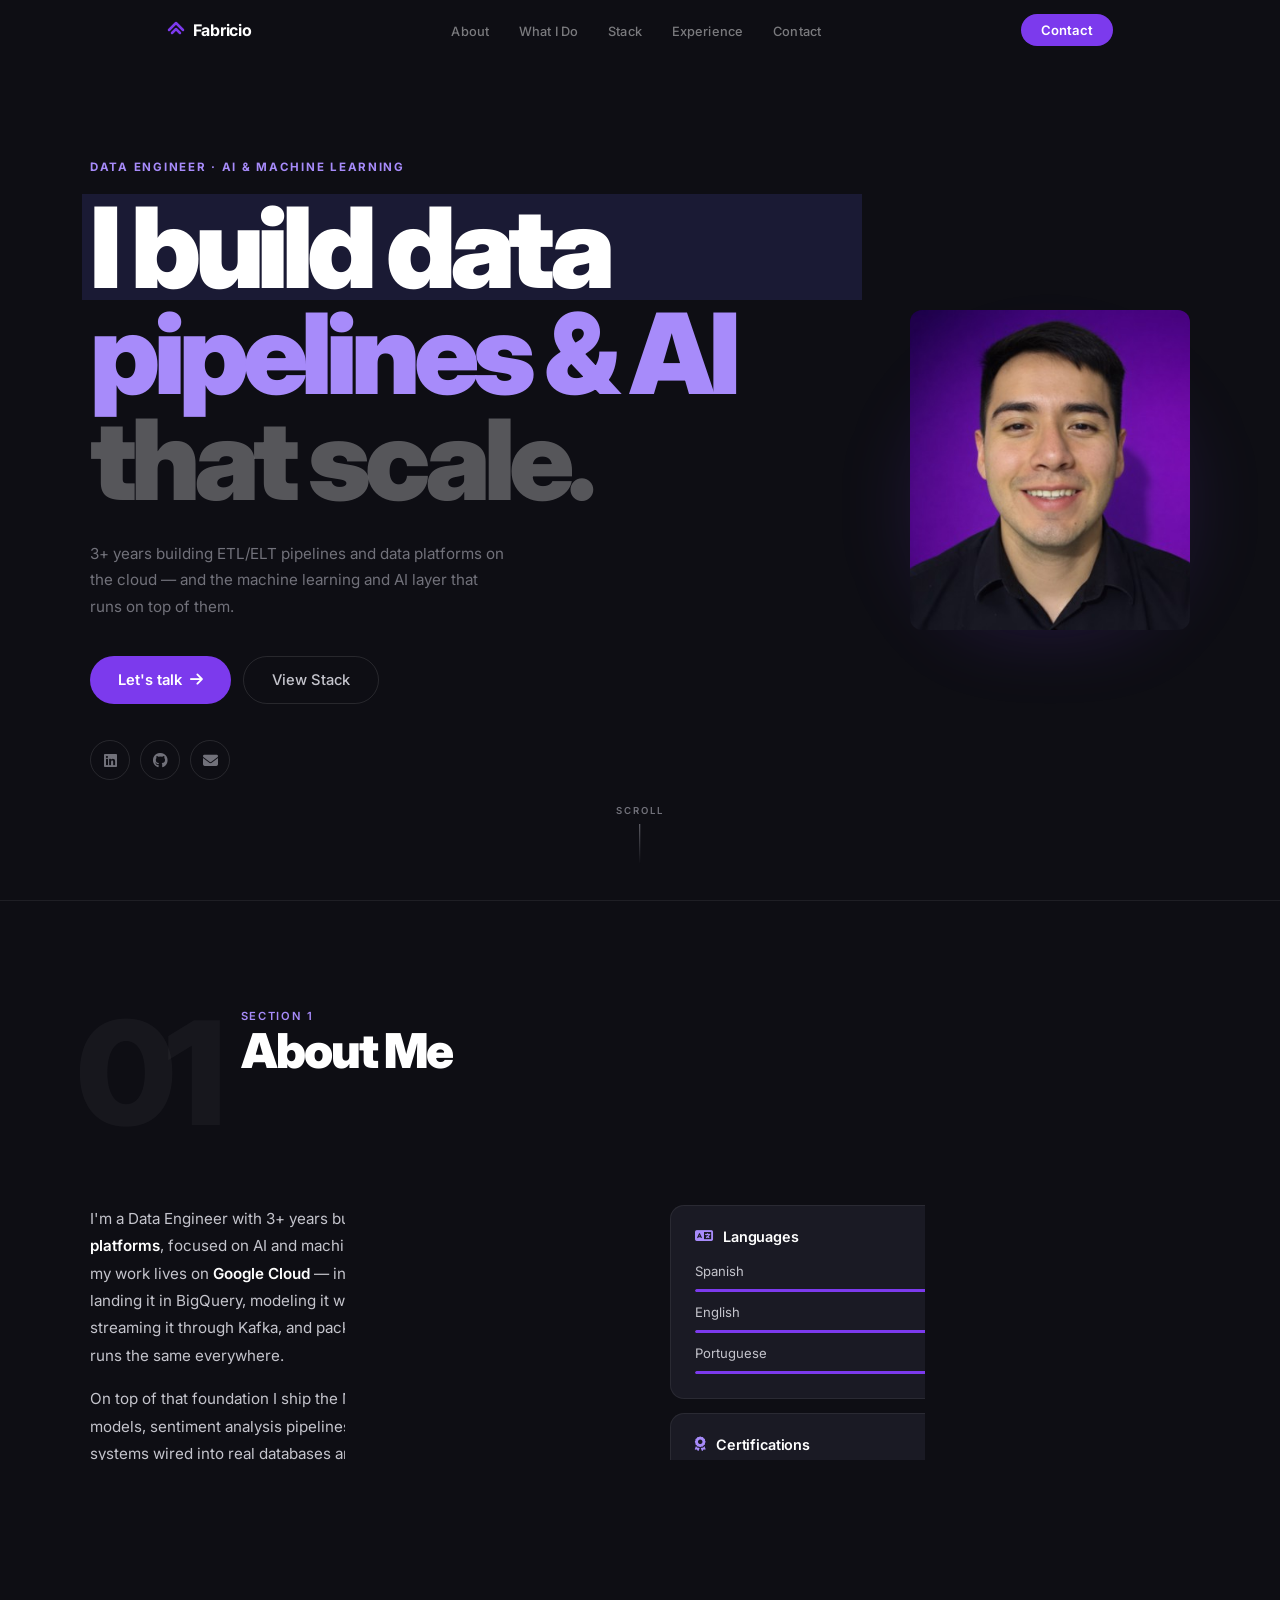
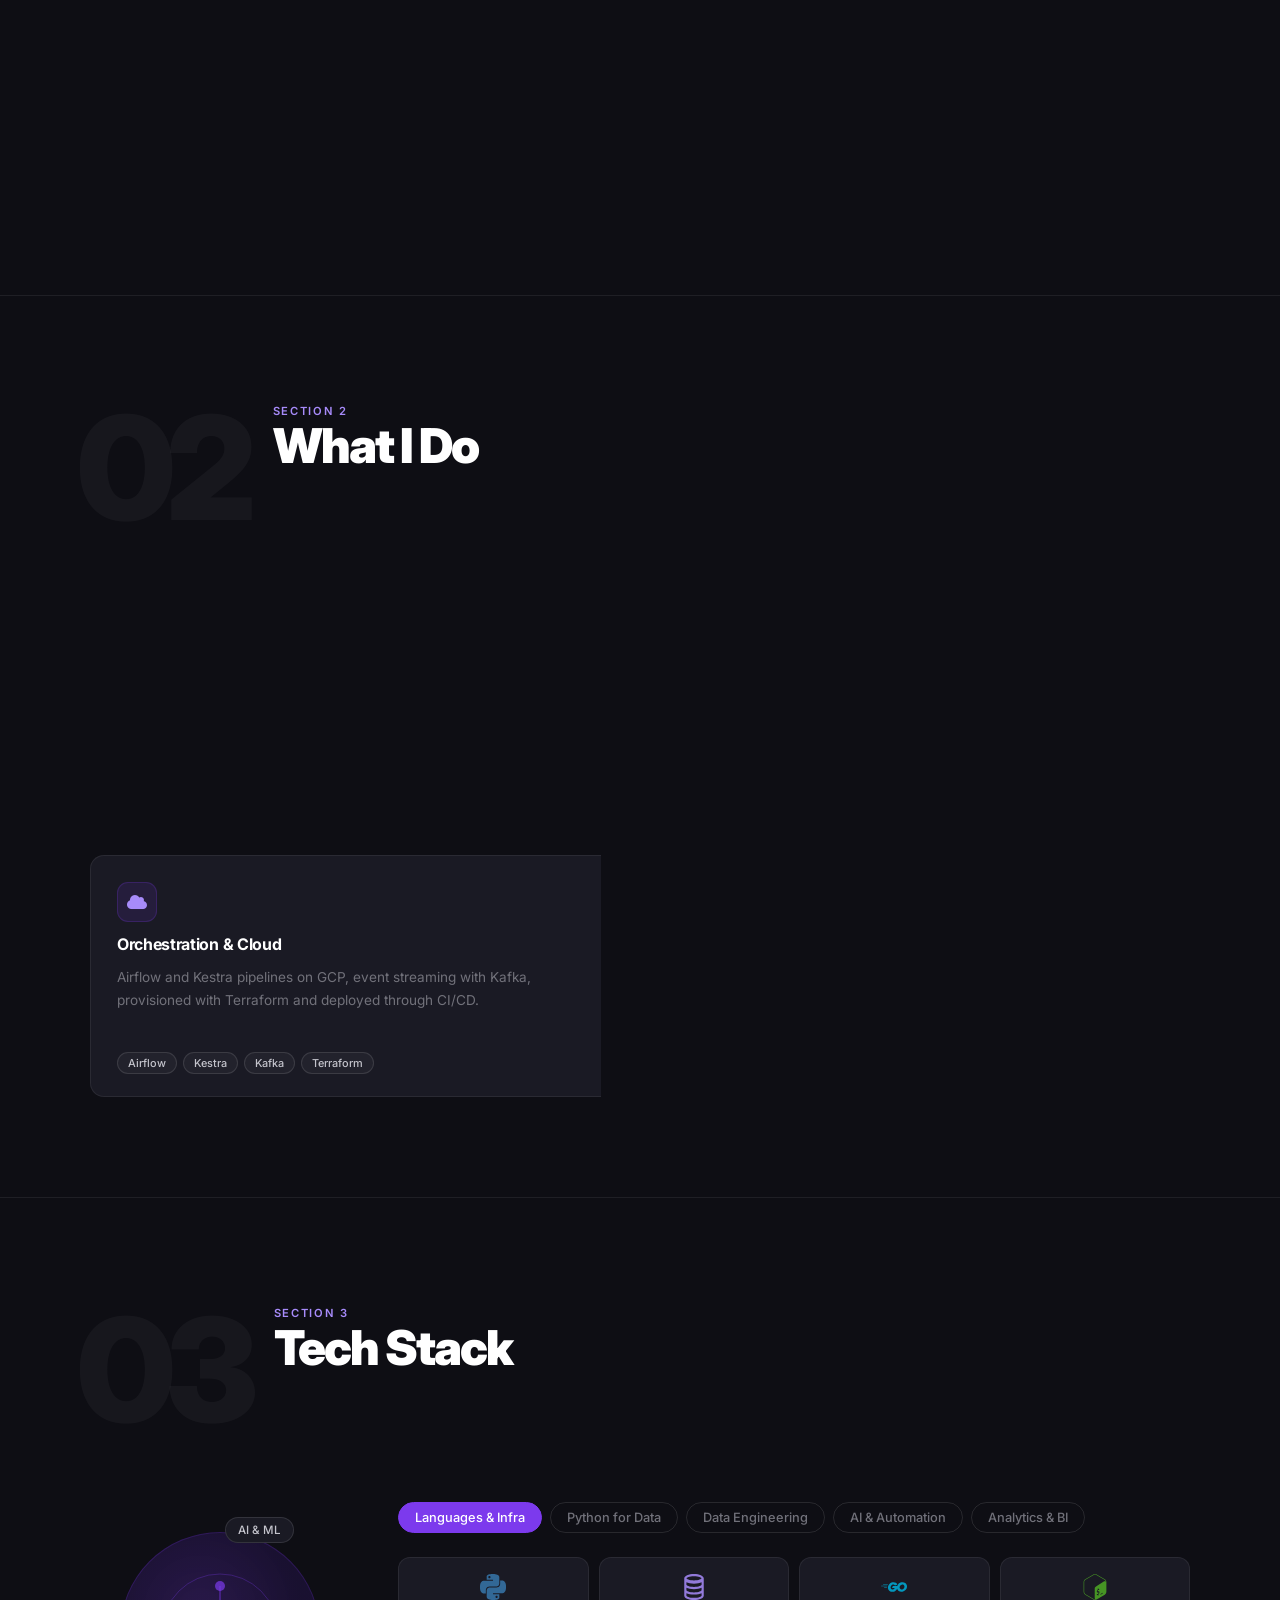
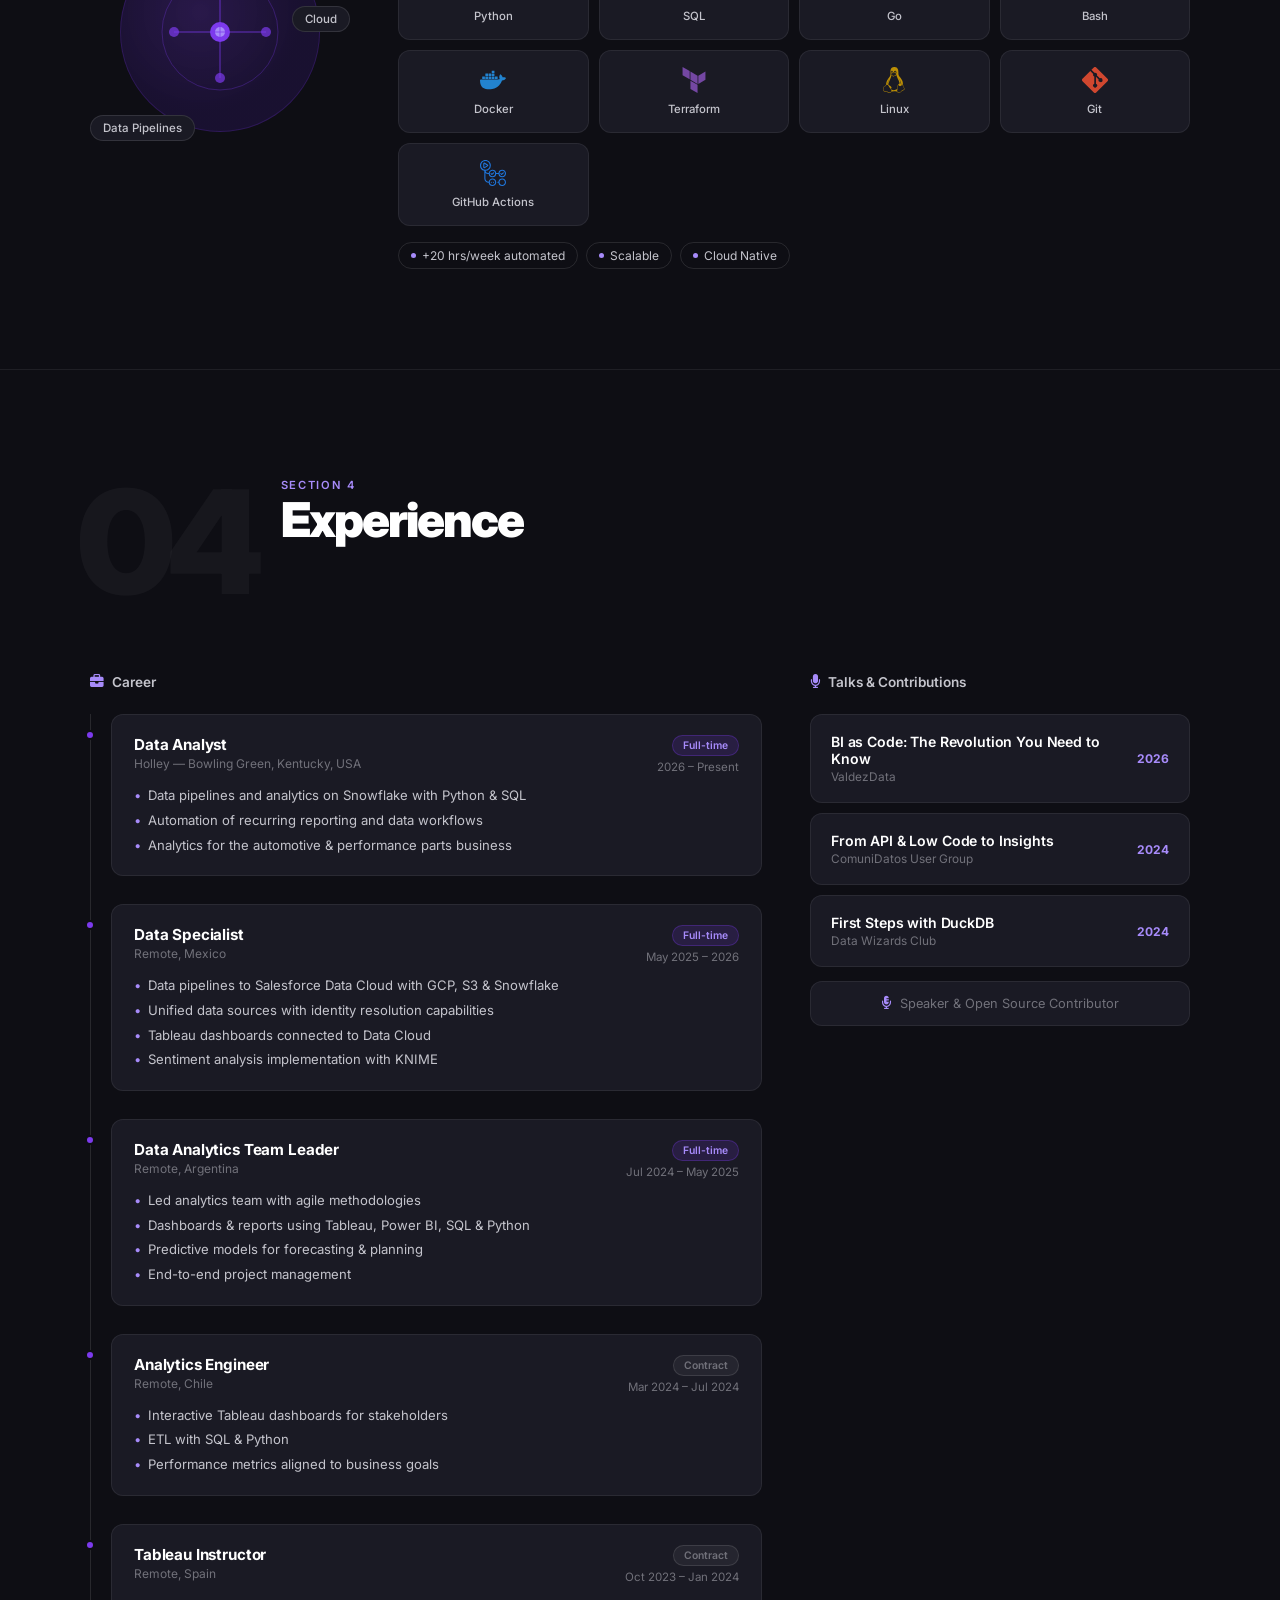
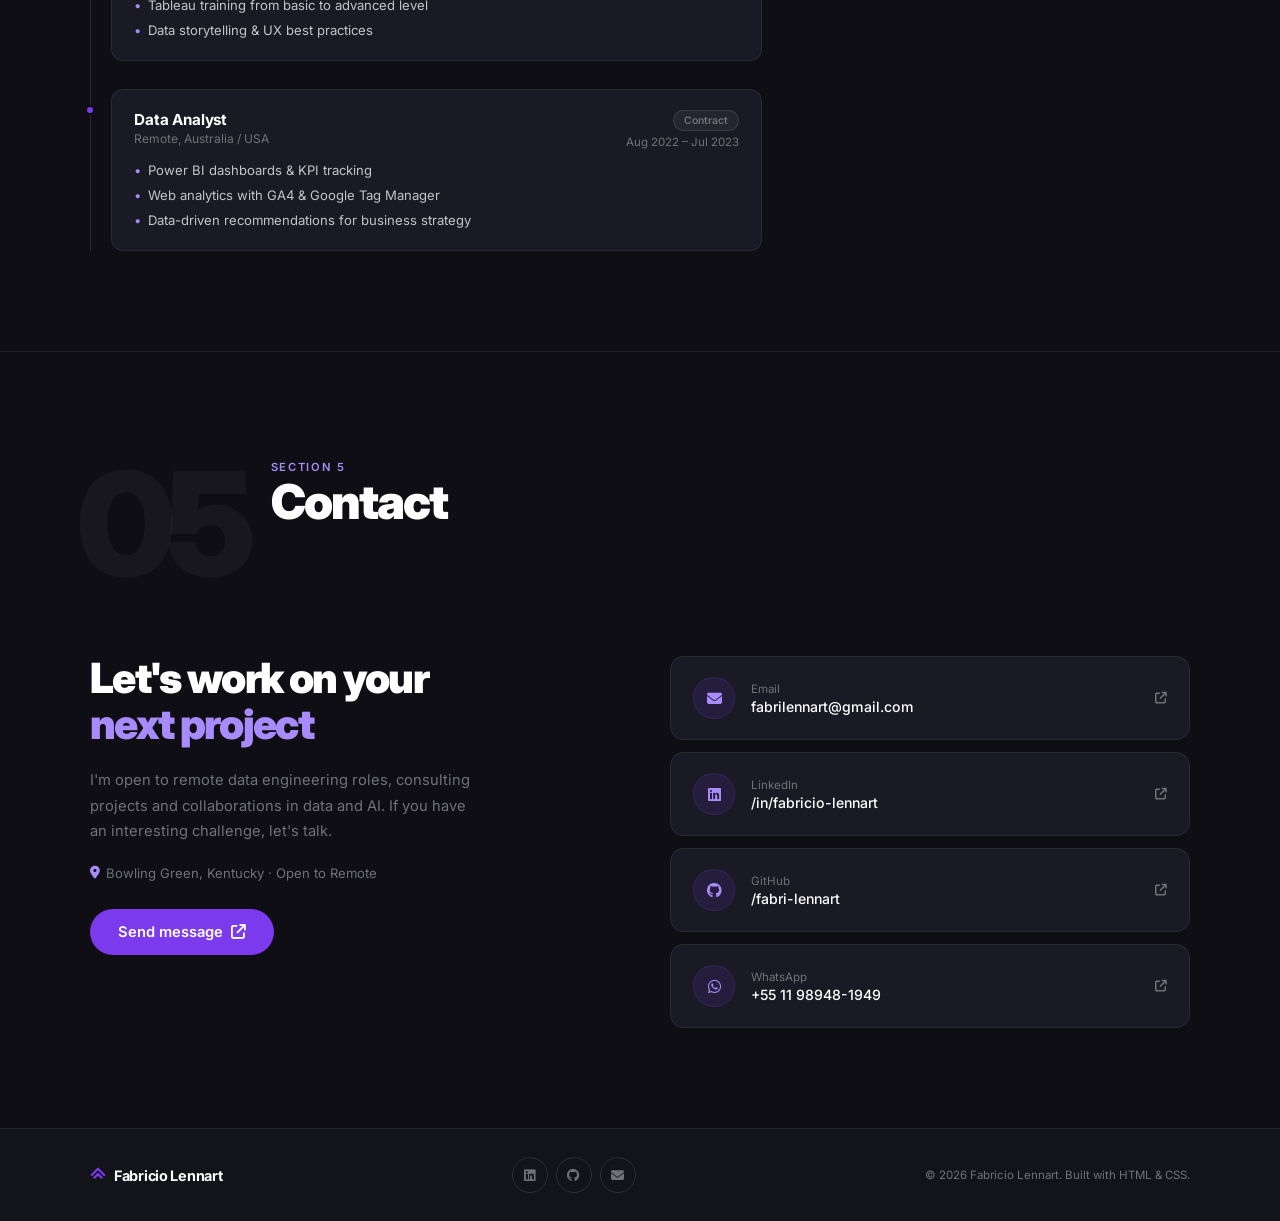
==== commit c87b6aa4: "Update portfolio with current role, stack and positioning - Add Data Analyst @ Holley (Bowling Green" ====
--- a/index.html
+++ b/index.html
@@ -3,7 +3,20 @@
 <head>
   <meta charset="UTF-8" />
   <meta name="viewport" content="width=device-width, initial-scale=1.0" />
-  <title>Fabricio Lennart — Data & Automation Engineer</title>
+  <title>Fabricio Lennart — Data Engineer | AI &amp; Machine Learning</title>
+  <meta name="description" content="Data Engineer with 3+ years building ETL/ELT pipelines and data platforms on Google Cloud, plus the ML and AI layer on top: models, RAG systems and LangChain agents in production." />
+  <meta name="author" content="Fabricio Lennart" />
+
+  <!-- Open Graph -->
+  <meta property="og:type" content="website" />
+  <meta property="og:title" content="Fabricio Lennart — Data Engineer | AI &amp; Machine Learning" />
+  <meta property="og:description" content="ETL/ELT pipelines, data platforms on GCP, and AI systems in production." />
+  <meta property="og:url" content="https://fabri-lennart.github.io/landing-page-fabri/" />
+  <meta property="og:image" content="https://fabri-lennart.github.io/landing-page-fabri/src/images/fabricio.png" />
+  <meta name="twitter:card" content="summary_large_image" />
+
+  <link rel="icon" href="data:image/svg+xml,%3Csvg xmlns='http://www.w3.org/2000/svg' viewBox='0 0 18 18'%3E%3Cpath d='M2 9L9 2L16 9' stroke='%237c3aed' stroke-width='2.5' fill='none' stroke-linecap='round' stroke-linejoin='round'/%3E%3Cpath d='M5 12L9 8L13 12' stroke='%237c3aed' stroke-width='2.5' fill='none' stroke-linecap='round' stroke-linejoin='round'/%3E%3C/svg%3E" />
+
   <link rel="preconnect" href="https://fonts.googleapis.com" />
   <link rel="preconnect" href="https://fonts.gstatic.com" crossorigin />
   <link href="https://fonts.googleapis.com/css2?family=Inter:wght@300;400;500;600;700;900&display=swap" rel="stylesheet" />
@@ -29,17 +42,19 @@
       </a>
       <ul class="nav-links">
         <li><a href="#about">About</a></li>
+        <li><a href="#services">What I Do</a></li>
         <li><a href="#stack">Stack</a></li>
         <li><a href="#experience">Experience</a></li>
         <li><a href="#contact">Contact</a></li>
       </ul>
       <a href="mailto:fabrilennart@gmail.com" class="nav-cta">Contact</a>
-      <button id="mobile-toggle" aria-label="Menu">
+      <button id="mobile-toggle" aria-label="Menu" aria-expanded="false">
         <i class="fa-solid fa-bars"></i>
       </button>
     </nav>
     <div id="mobile-menu">
       <a href="#about" class="mob-link">About</a>
+      <a href="#services" class="mob-link">What I Do</a>
       <a href="#stack" class="mob-link">Stack</a>
       <a href="#experience" class="mob-link">Experience</a>
       <a href="#contact" class="mob-link">Contact</a>
@@ -55,28 +70,28 @@
     <section id="hero">
       <div class="hero-inner">
         <div class="hero-left">
-          <p class="hero-eyebrow">DATA &amp; AUTOMATION ENGINEER</p>
+          <p class="hero-eyebrow">DATA ENGINEER · AI &amp; MACHINE LEARNING</p>
           <h1 class="hero-title">
-            <span class="line-white line-highlight">I automate</span>
-            <span class="line-purple">processes</span>
-            <span class="line-dim">to scale.</span>
+            <span class="line-white line-highlight">I build data</span>
+            <span class="line-purple">pipelines &amp; AI</span>
+            <span class="line-dim">that scale.</span>
           </h1>
           <p class="hero-desc">
-            3+ years building data pipelines, intelligent automations and cloud solutions
-            that transform the way companies operate.
+            3+ years building ETL/ELT pipelines and data platforms on the cloud —
+            and the machine learning and AI layer that runs on top of them.
           </p>
           <div class="hero-actions">
             <a href="#contact" class="btn-purple">Let's talk <i class="fa-solid fa-arrow-right"></i></a>
             <a href="#stack" class="btn-outline-dark">View Stack</a>
           </div>
           <div class="hero-socials">
-            <a href="https://www.linkedin.com/in/fabricio-lennart/" target="_blank" rel="noopener" title="LinkedIn">
+            <a href="https://www.linkedin.com/in/fabricio-lennart/" target="_blank" rel="noopener" title="LinkedIn" aria-label="LinkedIn">
               <i class="fa-brands fa-linkedin"></i>
             </a>
-            <a href="https://github.com/fabri-lennart" target="_blank" rel="noopener" title="GitHub">
+            <a href="https://github.com/fabri-lennart" target="_blank" rel="noopener" title="GitHub" aria-label="GitHub">
               <i class="fa-brands fa-github"></i>
             </a>
-            <a href="mailto:fabrilennart@gmail.com" title="Email">
+            <a href="mailto:fabrilennart@gmail.com" title="Email" aria-label="Email">
               <i class="fa-solid fa-envelope"></i>
             </a>
           </div>
@@ -109,15 +124,21 @@
       <div class="about-grid">
         <div class="about-left reveal">
           <p class="about-text">
-            I'm a Data &amp; Automation Engineer with 3+ years of experience
-            building solutions that connect systems, automate processes and
-            transform data into actionable insights.
+            I'm a Data Engineer with 3+ years building <strong>ETL/ELT pipelines and data
+            platforms</strong>, focused on AI and machine learning in production. Most of my work
+            lives on <strong>Google Cloud</strong> — ingesting from APIs and the open web, landing
+            it in BigQuery, modeling it with dbt, orchestrating it with Airflow, streaming it
+            through Kafka, and packaging everything in Docker so it runs the same everywhere.
           </p>
           <p class="about-text">
-            I've worked with remote teams across Australia, the United States,
-            Spain, Mexico, Chile and Argentina, leading analytics projects,
-            implementing data pipelines and developing dashboards that drive
-            strategic decisions.
+            On top of that foundation I ship the ML and AI layer: training and serving models,
+            sentiment analysis pipelines, and LangChain agents and RAG systems wired into real
+            databases and APIs.
+          </p>
+          <p class="about-text">
+            I've delivered for remote teams across the <strong>United States, Australia, Spain,
+            Mexico, Chile and Argentina</strong> — building data infrastructure and leading
+            analytics projects end to end.
           </p>
           <div class="about-stats">
             <div class="about-stat">
@@ -215,13 +236,76 @@
     </section>
 
     <!-- ══════════════════════════════════════
-         SECTION 02 — TECH STACK
+         SECTION 02 — WHAT I DO
     ══════════════════════════════════════ -->
-    <section id="stack" class="section">
+    <section id="services" class="section">
       <div class="section-header">
         <span class="section-bg-num">02</span>
         <div class="section-label-wrap">
           <p class="section-num-label">SECTION 2</p>
+          <h2 class="section-title">What I Do</h2>
+        </div>
+      </div>
+
+      <div class="services-grid">
+        <div class="service-card reveal">
+          <div class="service-icon"><i class="fa-solid fa-diagram-project"></i></div>
+          <h3 class="service-title">ETL / ELT Pipelines</h3>
+          <p class="service-desc">
+            End-to-end ingestion, transformation and modeling. Raw sources to analytics-ready
+            layers, incremental loads, data quality tests and dimensional models.
+          </p>
+          <div class="service-tags">
+            <span>dbt</span><span>BigQuery</span><span>SQL</span><span>Python</span>
+          </div>
+        </div>
+
+        <div class="service-card reveal delay-1">
+          <div class="service-icon"><i class="fa-solid fa-brain"></i></div>
+          <h3 class="service-title">AI &amp; Machine Learning</h3>
+          <p class="service-desc">
+            LangChain agents and RAG over company data, sentiment analysis and predictive models
+            with KNIME and scikit-learn, served through APIs and scheduled workflows.
+          </p>
+          <div class="service-tags">
+            <span>LangChain</span><span>RAG</span><span>scikit-learn</span><span>KNIME</span>
+          </div>
+        </div>
+
+        <div class="service-card reveal delay-1">
+          <div class="service-icon"><i class="fa-solid fa-cloud"></i></div>
+          <h3 class="service-title">Orchestration &amp; Cloud</h3>
+          <p class="service-desc">
+            Airflow and Kestra pipelines on GCP, event streaming with Kafka, provisioned with
+            Terraform and deployed through CI/CD.
+          </p>
+          <div class="service-tags">
+            <span>Airflow</span><span>Kestra</span><span>Kafka</span><span>Terraform</span>
+          </div>
+        </div>
+
+        <div class="service-card reveal delay-2">
+          <div class="service-icon"><i class="fa-solid fa-robot"></i></div>
+          <h3 class="service-title">Scraping &amp; Automation</h3>
+          <p class="service-desc">
+            Resilient extraction against dynamic sites and APIs. Headless browsers, async
+            collection, retry and rate-limit handling, plus event-driven workflows with n8n.
+          </p>
+          <div class="service-tags">
+            <span>Playwright</span><span>n8n</span><span>asyncio</span><span>FastAPI</span>
+          </div>
+        </div>
+      </div>
+    </section>
+
+    <!-- ══════════════════════════════════════
+         SECTION 03 — TECH STACK
+    ══════════════════════════════════════ -->
+    <section id="stack" class="section">
+      <div class="section-header">
+        <span class="section-bg-num">03</span>
+        <div class="section-label-wrap">
+          <p class="section-num-label">SECTION 3</p>
           <h2 class="section-title">Tech Stack</h2>
         </div>
       </div>
@@ -246,55 +330,87 @@
               <line x1="60" y1="60" x2="60" y2="106" stroke="rgba(124,58,237,0.5)" stroke-width="1.5"/>
             </svg>
           </div>
-          <span class="float-tag" style="top:10%;left:60%">Automation</span>
+          <span class="float-tag" style="top:6%;left:52%">AI &amp; ML</span>
           <span class="float-tag" style="top:40%;right:0%">Cloud</span>
-          <span class="float-tag" style="bottom:10%;left:5%">Data Pipelines</span>
+          <span class="float-tag" style="bottom:8%;left:0%">Data Pipelines</span>
         </div>
 
         <!-- Right: tabs + grid -->
         <div class="stack-right">
-          <div class="stack-tabs">
-            <button class="stack-tab active" data-tab="core">Languages &amp; Tools</button>
-            <button class="stack-tab" data-tab="data">Data &amp; Analytics</button>
-            <button class="stack-tab" data-tab="viz">Automation &amp; BI</button>
+          <div class="stack-tabs" role="tablist">
+            <button class="stack-tab active" data-tab="core">Languages &amp; Infra</button>
+            <button class="stack-tab" data-tab="pydata">Python for Data</button>
+            <button class="stack-tab" data-tab="dataeng">Data Engineering</button>
+            <button class="stack-tab" data-tab="ai">AI &amp; Automation</button>
+            <button class="stack-tab" data-tab="bi">Analytics &amp; BI</button>
           </div>
 
           <div class="tab-panel active" id="tab-core">
             <div class="icon-grid">
-              <div class="icon-item"><span class="tech-emoji">🐍</span><p>Python</p></div>
-              <div class="icon-item"><span class="tech-emoji">🗄️</span><p>SQL</p></div>
-              <div class="icon-item"><span class="tech-emoji">💻</span><p>Bash</p></div>
-              <div class="icon-item"><span class="tech-emoji">🔀</span><p>Git</p></div>
-              <div class="icon-item"><span class="tech-emoji">🐳</span><p>Docker</p></div>
-              <div class="icon-item"><span class="tech-emoji">🐧</span><p>Linux</p></div>
-              <div class="icon-item"><span class="tech-emoji">🏗️</span><p>Terraform</p></div>
-              <div class="icon-item"><span class="tech-emoji">⚡</span><p>FastAPI</p></div>
-            </div>
-          </div>
-
-          <div class="tab-panel" id="tab-data">
+              <div class="icon-item"><img class="tech-icon" src="src/images/tech/python.svg" alt="" /><p>Python</p></div>
+              <div class="icon-item"><img class="tech-icon" src="src/images/tech/sql.svg" alt="" /><p>SQL</p></div>
+              <div class="icon-item"><img class="tech-icon" src="src/images/tech/go.svg" alt="" /><p>Go</p></div>
+              <div class="icon-item"><img class="tech-icon" src="src/images/tech/gnubash.svg" alt="" /><p>Bash</p></div>
+              <div class="icon-item"><img class="tech-icon" src="src/images/tech/docker.svg" alt="" /><p>Docker</p></div>
+              <div class="icon-item"><img class="tech-icon" src="src/images/tech/terraform.svg" alt="" /><p>Terraform</p></div>
+              <div class="icon-item"><img class="tech-icon" src="src/images/tech/linux.svg" alt="" /><p>Linux</p></div>
+              <div class="icon-item"><img class="tech-icon" src="src/images/tech/git.svg" alt="" /><p>Git</p></div>
+              <div class="icon-item"><img class="tech-icon" src="src/images/tech/githubactions.svg" alt="" /><p>GitHub Actions</p></div>
+            </div>
+          </div>
+
+          <div class="tab-panel" id="tab-pydata">
             <div class="icon-grid">
-              <div class="icon-item"><span class="tech-emoji">☁️</span><p>GCP</p></div>
-              <div class="icon-item"><span class="tech-emoji">❄️</span><p>Snowflake</p></div>
-              <div class="icon-item"><span class="tech-emoji">🔄</span><p>Airflow</p></div>
-              <div class="icon-item"><span class="tech-emoji">🦆</span><p>DuckDB</p></div>
-              <div class="icon-item"><span class="tech-emoji">🌊</span><p>MotherDuck</p></div>
-              <div class="icon-item"><span class="tech-emoji">☁️</span><p>Data Cloud</p></div>
-              <div class="icon-item"><span class="tech-emoji">📊</span><p>GA4</p></div>
-              <div class="icon-item"><span class="tech-emoji">🗃️</span><p>MongoDB</p></div>
-            </div>
-          </div>
-
-          <div class="tab-panel" id="tab-viz">
+              <div class="icon-item"><img class="tech-icon" src="src/images/tech/pandas.svg" alt="" /><p>pandas</p></div>
+              <div class="icon-item"><img class="tech-icon" src="src/images/tech/numpy.svg" alt="" /><p>NumPy</p></div>
+              <div class="icon-item"><img class="tech-icon" src="src/images/tech/polars.svg" alt="" /><p>Polars</p></div>
+              <div class="icon-item"><img class="tech-icon" src="src/images/tech/apachespark.svg" alt="" /><p>PySpark</p></div>
+              <div class="icon-item"><img class="tech-icon" src="src/images/tech/sqlalchemy.svg" alt="" /><p>SQLAlchemy</p></div>
+              <div class="icon-item"><img class="tech-icon" src="src/images/tech/pydantic.svg" alt="" /><p>Pydantic</p></div>
+              <div class="icon-item"><img class="tech-icon" src="src/images/tech/fastapi.svg" alt="" /><p>FastAPI</p></div>
+              <div class="icon-item"><img class="tech-icon" src="src/images/tech/pytest.svg" alt="" /><p>pytest</p></div>
+            </div>
+          </div>
+
+          <div class="tab-panel" id="tab-dataeng">
             <div class="icon-grid">
-              <div class="icon-item"><span class="tech-emoji">🔗</span><p>n8n</p></div>
-              <div class="icon-item"><span class="tech-emoji">🤖</span><p>KNIME</p></div>
-              <div class="icon-item"><span class="tech-emoji">🧠</span><p>AI Agents</p></div>
-              <div class="icon-item"><span class="tech-emoji">📚</span><p>RAG</p></div>
-              <div class="icon-item"><span class="tech-emoji">📈</span><p>Tableau</p></div>
-              <div class="icon-item"><span class="tech-emoji">📉</span><p>Power BI</p></div>
-              <div class="icon-item"><span class="tech-emoji">🔭</span><p>Looker</p></div>
-              <div class="icon-item"><span class="tech-emoji">💡</span><p>evidence.dev</p></div>
+              <div class="icon-item"><img class="tech-icon" src="src/images/tech/googlecloud.svg" alt="" /><p>Google Cloud</p></div>
+              <div class="icon-item"><img class="tech-icon" src="src/images/tech/googlebigquery.svg" alt="" /><p>BigQuery</p></div>
+              <div class="icon-item"><img class="tech-icon" src="src/images/tech/snowflake.svg" alt="" /><p>Snowflake</p></div>
+              <div class="icon-item"><img class="tech-icon" src="src/images/tech/apacheairflow.svg" alt="" /><p>Airflow</p></div>
+              <div class="icon-item"><img class="tech-icon" src="src/images/tech/kestra.svg" alt="" /><p>Kestra</p></div>
+              <div class="icon-item"><img class="tech-icon" src="src/images/tech/dbt.svg" alt="" /><p>dbt</p></div>
+              <div class="icon-item"><img class="tech-icon" src="src/images/tech/apachekafka.svg" alt="" /><p>Kafka</p></div>
+              <div class="icon-item"><img class="tech-icon" src="src/images/tech/postgresql.svg" alt="" /><p>PostgreSQL</p></div>
+              <div class="icon-item"><img class="tech-icon" src="src/images/tech/mongodb.svg" alt="" /><p>MongoDB</p></div>
+              <div class="icon-item"><img class="tech-icon" src="src/images/tech/duckdb.svg" alt="" /><p>DuckDB</p></div>
+              <div class="icon-item"><i class="fa-solid fa-cloud tech-fa"></i><p>MotherDuck</p></div>
+              <div class="icon-item"><img class="tech-icon" src="src/images/tech/salesforce.svg" alt="" /><p>Data Cloud</p></div>
+            </div>
+          </div>
+
+          <div class="tab-panel" id="tab-ai">
+            <div class="icon-grid">
+              <div class="icon-item"><img class="tech-icon" src="src/images/tech/langchain.svg" alt="" /><p>LangChain</p></div>
+              <div class="icon-item"><img class="tech-icon" src="src/images/tech/scikitlearn.svg" alt="" /><p>scikit-learn</p></div>
+              <div class="icon-item"><img class="tech-icon" src="src/images/tech/knime.svg" alt="" /><p>KNIME</p></div>
+              <div class="icon-item"><i class="fa-solid fa-robot tech-fa"></i><p>AI Agents</p></div>
+              <div class="icon-item"><i class="fa-solid fa-book-open tech-fa"></i><p>RAG</p></div>
+              <div class="icon-item"><img class="tech-icon" src="src/images/tech/n8n.svg" alt="" /><p>n8n</p></div>
+              <div class="icon-item"><img class="tech-icon" src="src/images/tech/playwright.svg" alt="" /><p>Playwright</p></div>
+              <div class="icon-item"><i class="fa-solid fa-face-smile tech-fa"></i><p>Sentiment</p></div>
+            </div>
+          </div>
+
+          <div class="tab-panel" id="tab-bi">
+            <div class="icon-grid">
+              <div class="icon-item"><img class="tech-icon" src="src/images/tech/tableau.svg" alt="" /><p>Tableau</p></div>
+              <div class="icon-item"><img class="tech-icon" src="src/images/tech/powerbi.svg" alt="" /><p>Power BI</p></div>
+              <div class="icon-item"><img class="tech-icon" src="src/images/tech/looker.svg" alt="" /><p>Looker</p></div>
+              <div class="icon-item"><i class="fa-solid fa-chart-line tech-fa"></i><p>evidence.dev</p></div>
+              <div class="icon-item"><img class="tech-icon" src="src/images/tech/plotly.svg" alt="" /><p>Plotly</p></div>
+              <div class="icon-item"><img class="tech-icon" src="src/images/tech/googleanalytics.svg" alt="" /><p>GA4</p></div>
+              <div class="icon-item"><img class="tech-icon" src="src/images/tech/googletagmanager.svg" alt="" /><p>Tag Manager</p></div>
             </div>
           </div>
 
@@ -308,13 +424,13 @@
     </section>
 
     <!-- ══════════════════════════════════════
-         SECTION 03 — EXPERIENCE
+         SECTION 04 — EXPERIENCE
     ══════════════════════════════════════ -->
     <section id="experience" class="section">
       <div class="section-header">
-        <span class="section-bg-num">03</span>
+        <span class="section-bg-num">04</span>
         <div class="section-label-wrap">
-          <p class="section-num-label">SECTION 3</p>
+          <p class="section-num-label">SECTION 4</p>
           <h2 class="section-title">Experience</h2>
         </div>
       </div>
@@ -326,6 +442,27 @@
             <i class="fa-solid fa-briefcase"></i> Career
           </div>
           <div class="timeline">
+
+            <div class="tl-item">
+              <div class="tl-dot"></div>
+              <div class="tl-card">
+                <div class="tl-head">
+                  <div>
+                    <h4 class="tl-role">Data Analyst</h4>
+                    <p class="tl-loc">Holley — Bowling Green, Kentucky, USA</p>
+                  </div>
+                  <div class="tl-meta">
+                    <span class="badge-type fulltime">Full-time</span>
+                    <span class="tl-date">2026 – Present</span>
+                  </div>
+                </div>
+                <ul class="tl-bullets">
+                  <li>Data pipelines and analytics on Snowflake with Python &amp; SQL</li>
+                  <li>Automation of recurring reporting and data workflows</li>
+                  <li>Analytics for the automotive &amp; performance parts business</li>
+                </ul>
+              </div>
+            </div>
 
             <div class="tl-item">
               <div class="tl-dot"></div>
@@ -337,7 +474,7 @@
                   </div>
                   <div class="tl-meta">
                     <span class="badge-type fulltime">Full-time</span>
-                    <span class="tl-date">May 2025 – Present</span>
+                    <span class="tl-date">May 2025 – 2026</span>
                   </div>
                 </div>
                 <ul class="tl-bullets">
@@ -442,36 +579,33 @@
             <i class="fa-solid fa-microphone"></i> Talks &amp; Contributions
           </div>
           <div class="talks-list">
-            <a href="https://youtu.be/example1" class="talk-card" target="_blank" rel="noopener">
+            <div class="talk-card">
+              <div class="talk-body">
+                <h4>BI as Code: The Revolution You Need to Know</h4>
+                <p>ValdezData</p>
+              </div>
+              <div class="talk-right">
+                <span class="talk-year">2026</span>
+              </div>
+            </div>
+            <div class="talk-card">
               <div class="talk-body">
                 <h4>From API &amp; Low Code to Insights</h4>
                 <p>ComuniDatos User Group</p>
               </div>
               <div class="talk-right">
                 <span class="talk-year">2024</span>
-                <i class="fa-solid fa-arrow-up-right-from-square talk-ext"></i>
-              </div>
-            </a>
-            <a href="https://youtu.be/example2" class="talk-card" target="_blank" rel="noopener">
+              </div>
+            </div>
+            <div class="talk-card">
               <div class="talk-body">
                 <h4>First Steps with DuckDB</h4>
                 <p>Data Wizards Club</p>
               </div>
               <div class="talk-right">
                 <span class="talk-year">2024</span>
-                <i class="fa-solid fa-arrow-up-right-from-square talk-ext"></i>
-              </div>
-            </a>
-            <a href="https://youtu.be/example3" class="talk-card" target="_blank" rel="noopener">
-              <div class="talk-body">
-                <h4>BI as Code: The Revolution You Need to Know</h4>
-                <p>ValdezData</p>
-              </div>
-              <div class="talk-right">
-                <span class="talk-year">2026</span>
-                <i class="fa-solid fa-arrow-up-right-from-square talk-ext"></i>
-              </div>
-            </a>
+              </div>
+            </div>
             <div class="talk-footer-badge">
               <i class="fa-solid fa-microphone-lines"></i>
               Speaker &amp; Open Source Contributor
@@ -482,13 +616,13 @@
     </section>
 
     <!-- ══════════════════════════════════════
-         SECTION 04 — CONTACT
+         SECTION 05 — CONTACT
     ══════════════════════════════════════ -->
     <section id="contact" class="section">
       <div class="section-header">
-        <span class="section-bg-num">04</span>
+        <span class="section-bg-num">05</span>
         <div class="section-label-wrap">
-          <p class="section-num-label">SECTION 4</p>
+          <p class="section-num-label">SECTION 5</p>
           <h2 class="section-title">Contact</h2>
         </div>
       </div>
@@ -500,13 +634,13 @@
             <span class="text-purple">next project</span>
           </h3>
           <p class="contact-desc">
-            I'm open to remote opportunities, consulting projects and
-            collaborations in data automation. If you have an interesting
-            challenge, let's talk.
+            I'm open to remote data engineering roles, consulting projects and
+            collaborations in data and AI. If you have an interesting challenge,
+            let's talk.
           </p>
           <p class="contact-location">
             <i class="fa-solid fa-location-dot"></i>
-            Latin America (Remote)
+            Bowling Green, Kentucky · Open to Remote
           </p>
           <a href="mailto:fabrilennart@gmail.com" class="btn-purple">
             Send message <i class="fa-solid fa-arrow-up-right-from-square"></i>
@@ -531,7 +665,7 @@
             </div>
             <div class="contact-card-body">
               <p class="contact-card-label">LinkedIn</p>
-              <p class="contact-card-val">/in/fabriciolennart</p>
+              <p class="contact-card-val">/in/fabricio-lennart</p>
             </div>
             <i class="fa-solid fa-arrow-up-right-from-square contact-arrow"></i>
           </a>
@@ -542,7 +676,7 @@
             </div>
             <div class="contact-card-body">
               <p class="contact-card-label">GitHub</p>
-              <p class="contact-card-val">/fabriciolennart</p>
+              <p class="contact-card-val">/fabri-lennart</p>
             </div>
             <i class="fa-solid fa-arrow-up-right-from-square contact-arrow"></i>
           </a>
@@ -576,11 +710,11 @@
         Fabricio Lennart
       </a>
       <div class="footer-socials">
-        <a href="https://www.linkedin.com/in/fabricio-lennart/" target="_blank" rel="noopener"><i class="fa-brands fa-linkedin"></i></a>
-        <a href="https://github.com/fabri-lennart" target="_blank" rel="noopener"><i class="fa-brands fa-github"></i></a>
-        <a href="mailto:fabrilennart@gmail.com"><i class="fa-solid fa-envelope"></i></a>
-      </div>
-      <p class="footer-copy">&copy; 2025 Fabricio Lennart. Built with HTML &amp; CSS.</p>
+        <a href="https://www.linkedin.com/in/fabricio-lennart/" target="_blank" rel="noopener" aria-label="LinkedIn"><i class="fa-brands fa-linkedin"></i></a>
+        <a href="https://github.com/fabri-lennart" target="_blank" rel="noopener" aria-label="GitHub"><i class="fa-brands fa-github"></i></a>
+        <a href="mailto:fabrilennart@gmail.com" aria-label="Email"><i class="fa-solid fa-envelope"></i></a>
+      </div>
+      <p class="footer-copy">&copy; 2026 Fabricio Lennart. Built with HTML &amp; CSS.</p>
     </div>
   </footer>
 
--- a/src/styles/styles.css
+++ b/src/styles/styles.css
@@ -281,6 +281,7 @@
   color: var(--white2);
   margin-bottom: 16px;
 }
+.about-text strong { color: var(--white); font-weight: 600; }
 
 .about-stats {
   display: flex;
@@ -379,6 +380,72 @@
   margin-top: 4px;
 }
 
+/* ── WHAT I DO ──────────────────────────── */
+.services-grid {
+  max-width: var(--max);
+  margin: 0 auto;
+  display: grid;
+  grid-template-columns: repeat(2, 1fr);
+  gap: 14px;
+}
+
+.service-card {
+  background: var(--bg2);
+  border: 1px solid var(--border);
+  border-radius: 14px;
+  padding: 26px 26px 22px;
+  display: flex;
+  flex-direction: column;
+  gap: 12px;
+  transition: border-color .15s, background .15s, transform .15s;
+}
+.service-card:hover {
+  border-color: rgba(124,58,237,0.35);
+  background: var(--bg3);
+  transform: translateY(-2px);
+}
+
+.service-icon {
+  width: 40px; height: 40px;
+  border-radius: 11px;
+  background: var(--purple-bg);
+  border: 1px solid rgba(124,58,237,0.22);
+  display: flex; align-items: center; justify-content: center;
+  color: var(--purple3);
+  font-size: 16px;
+  flex-shrink: 0;
+}
+
+.service-title {
+  font-size: 1rem;
+  font-weight: 700;
+  color: var(--white);
+  letter-spacing: -0.02em;
+}
+
+.service-desc {
+  font-size: 0.85rem;
+  line-height: 1.7;
+  color: var(--white3);
+  flex: 1;
+}
+
+.service-tags {
+  display: flex;
+  flex-wrap: wrap;
+  gap: 6px;
+  margin-top: 4px;
+}
+.service-tags span {
+  font-size: 0.68rem;
+  font-weight: 500;
+  color: var(--white2);
+  background: rgba(255,255,255,0.04);
+  border: 1px solid var(--border2);
+  border-radius: 100px;
+  padding: 3px 10px;
+}
+
 /* ── STACK ──────────────────────────────── */
 .stack-layout {
   max-width: var(--max);
@@ -458,23 +525,44 @@
   background: var(--bg2);
   border: 1px solid var(--border);
   border-radius: 12px;
-  padding: 18px 12px;
+  padding: 16px 8px;
   text-align: center;
   display: flex;
   flex-direction: column;
   align-items: center;
-  gap: 8px;
+  justify-content: center;
+  gap: 9px;
   transition: border-color .15s, background .15s;
   cursor: default;
 }
-.icon-item:hover { border-color: var(--border2); background: var(--bg3); }
-
-.tech-emoji { font-size: 1.8rem; line-height: 1; }
+.icon-item:hover { border-color: rgba(124,58,237,0.35); background: var(--bg3); }
+
+/* Brand marks (SVG) and concept icons (Font Awesome) share one optical size */
+.tech-icon {
+  width: 26px;
+  height: 26px;
+  object-fit: contain;
+  opacity: .85;
+  transition: opacity .15s, transform .15s;
+}
+.icon-item:hover .tech-icon { opacity: 1; transform: scale(1.08); }
+
+.tech-fa {
+  height: 26px;
+  display: flex;
+  align-items: center;
+  font-size: 22px;
+  color: var(--purple3);
+  opacity: .85;
+  transition: opacity .15s, transform .15s;
+}
+.icon-item:hover .tech-fa { opacity: 1; transform: scale(1.08); }
 
 .icon-item p {
-  font-size: 0.72rem;
+  font-size: 0.71rem;
   font-weight: 500;
   color: var(--white2);
+  line-height: 1.25;
 }
 
 .stack-badges {
@@ -784,7 +872,8 @@
 
 /* ── RESPONSIVE ─────────────────────────── */
 @media (max-width: 960px) {
-  .about-grid   { grid-template-columns: 1fr; gap: 40px; }
+  .about-grid    { grid-template-columns: 1fr; gap: 40px; }
+  .services-grid { grid-template-columns: 1fr; }
   .stack-layout { grid-template-columns: 1fr; }
   .stack-visual { display: none; }
   .exp-grid     { grid-template-columns: 1fr; }
@@ -807,6 +896,8 @@
   .hero-title { font-size: 3.5rem; }
   .section { padding: 72px var(--pad); }
   .icon-grid { grid-template-columns: repeat(3, 1fr); }
+  .stack-tab { font-size: 0.74rem; padding: 6px 13px; }
+  .service-card { padding: 22px 20px 20px; }
   .footer-inner { flex-direction: column; text-align: center; }
   .tl-head { flex-direction: column; }
 }
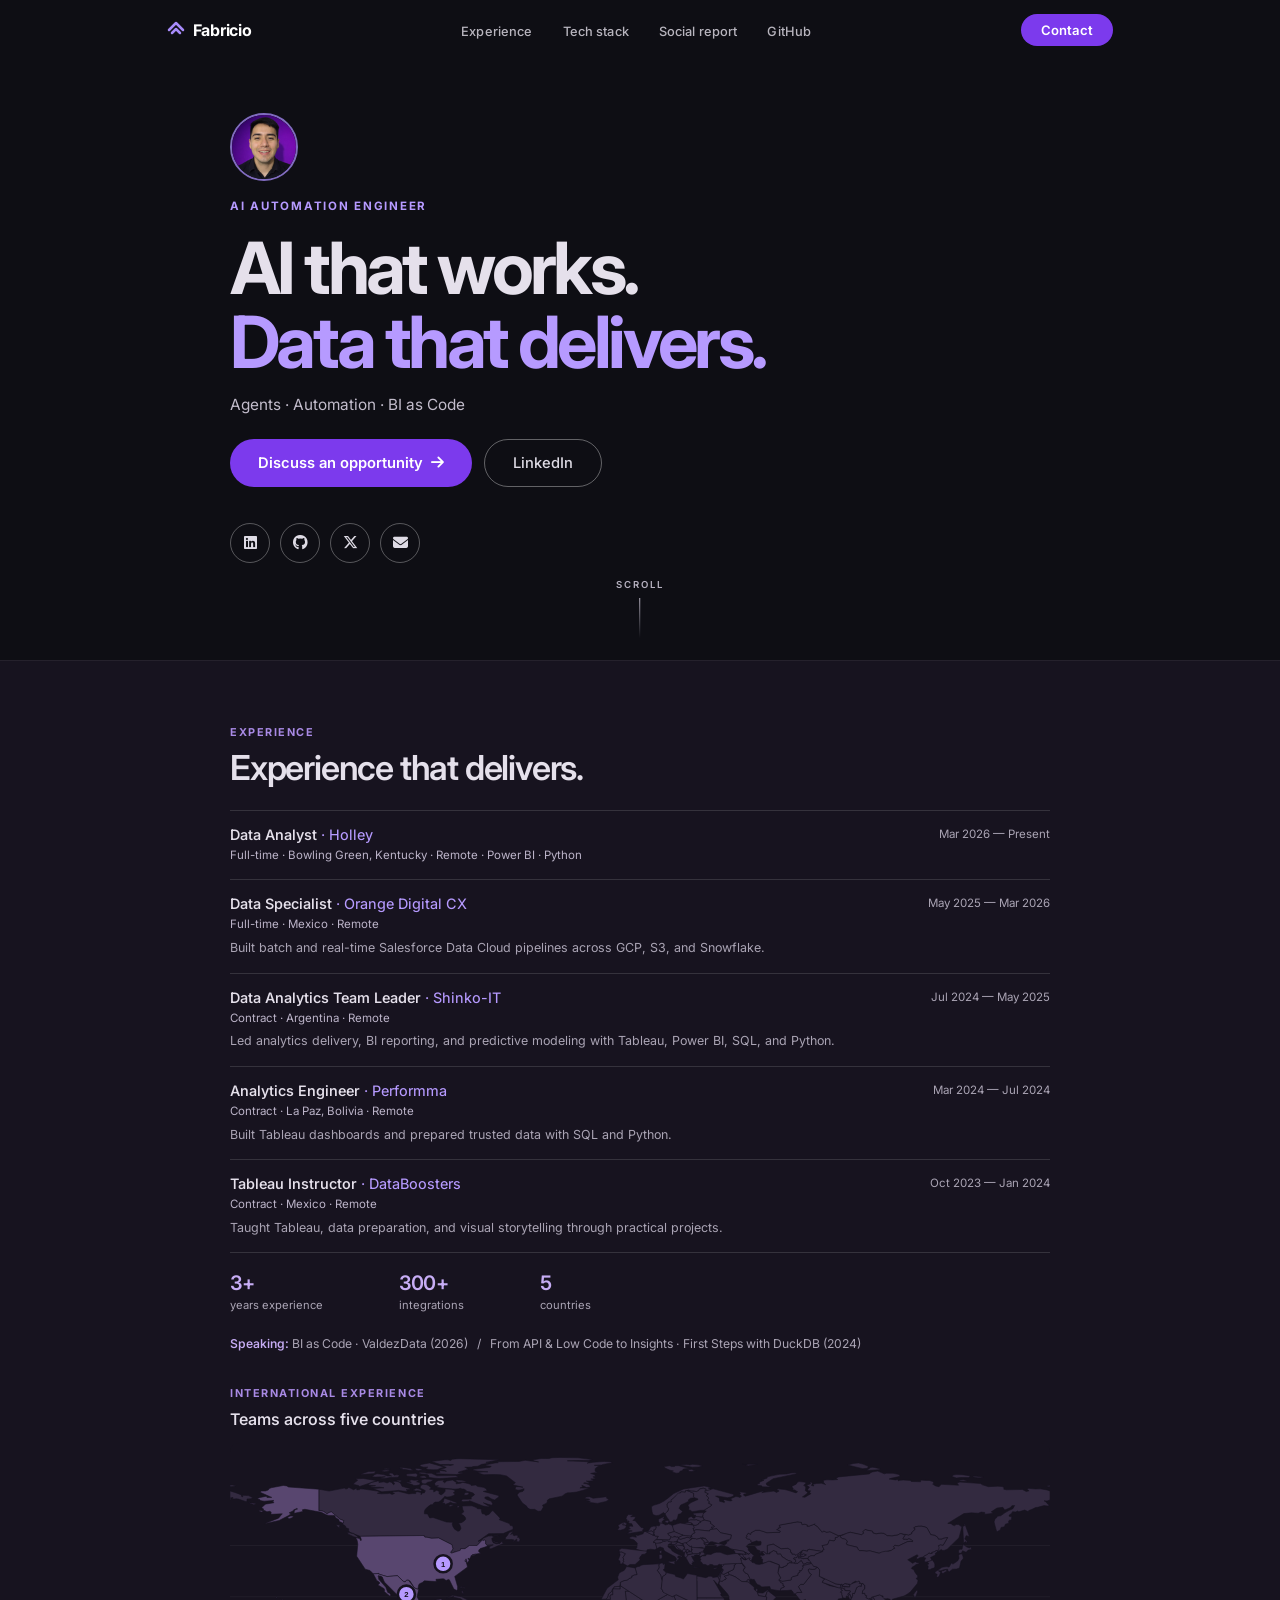
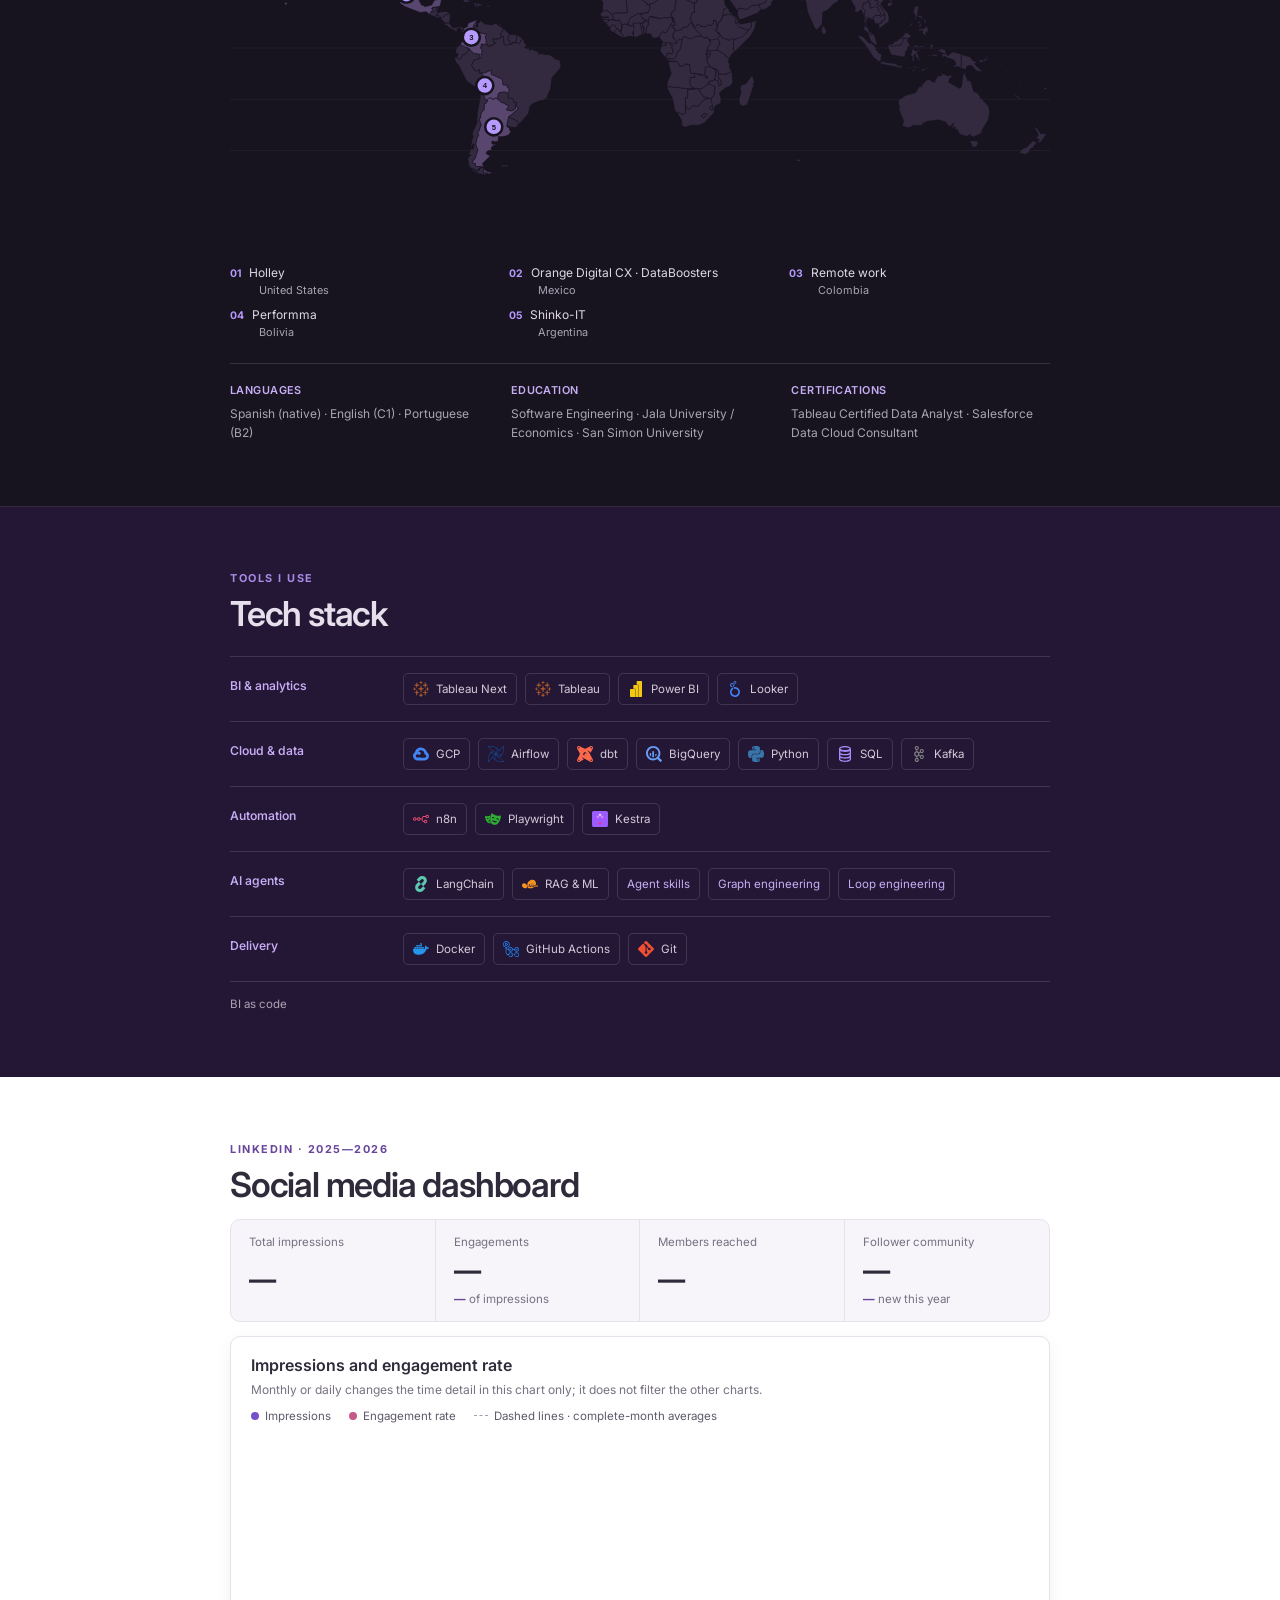
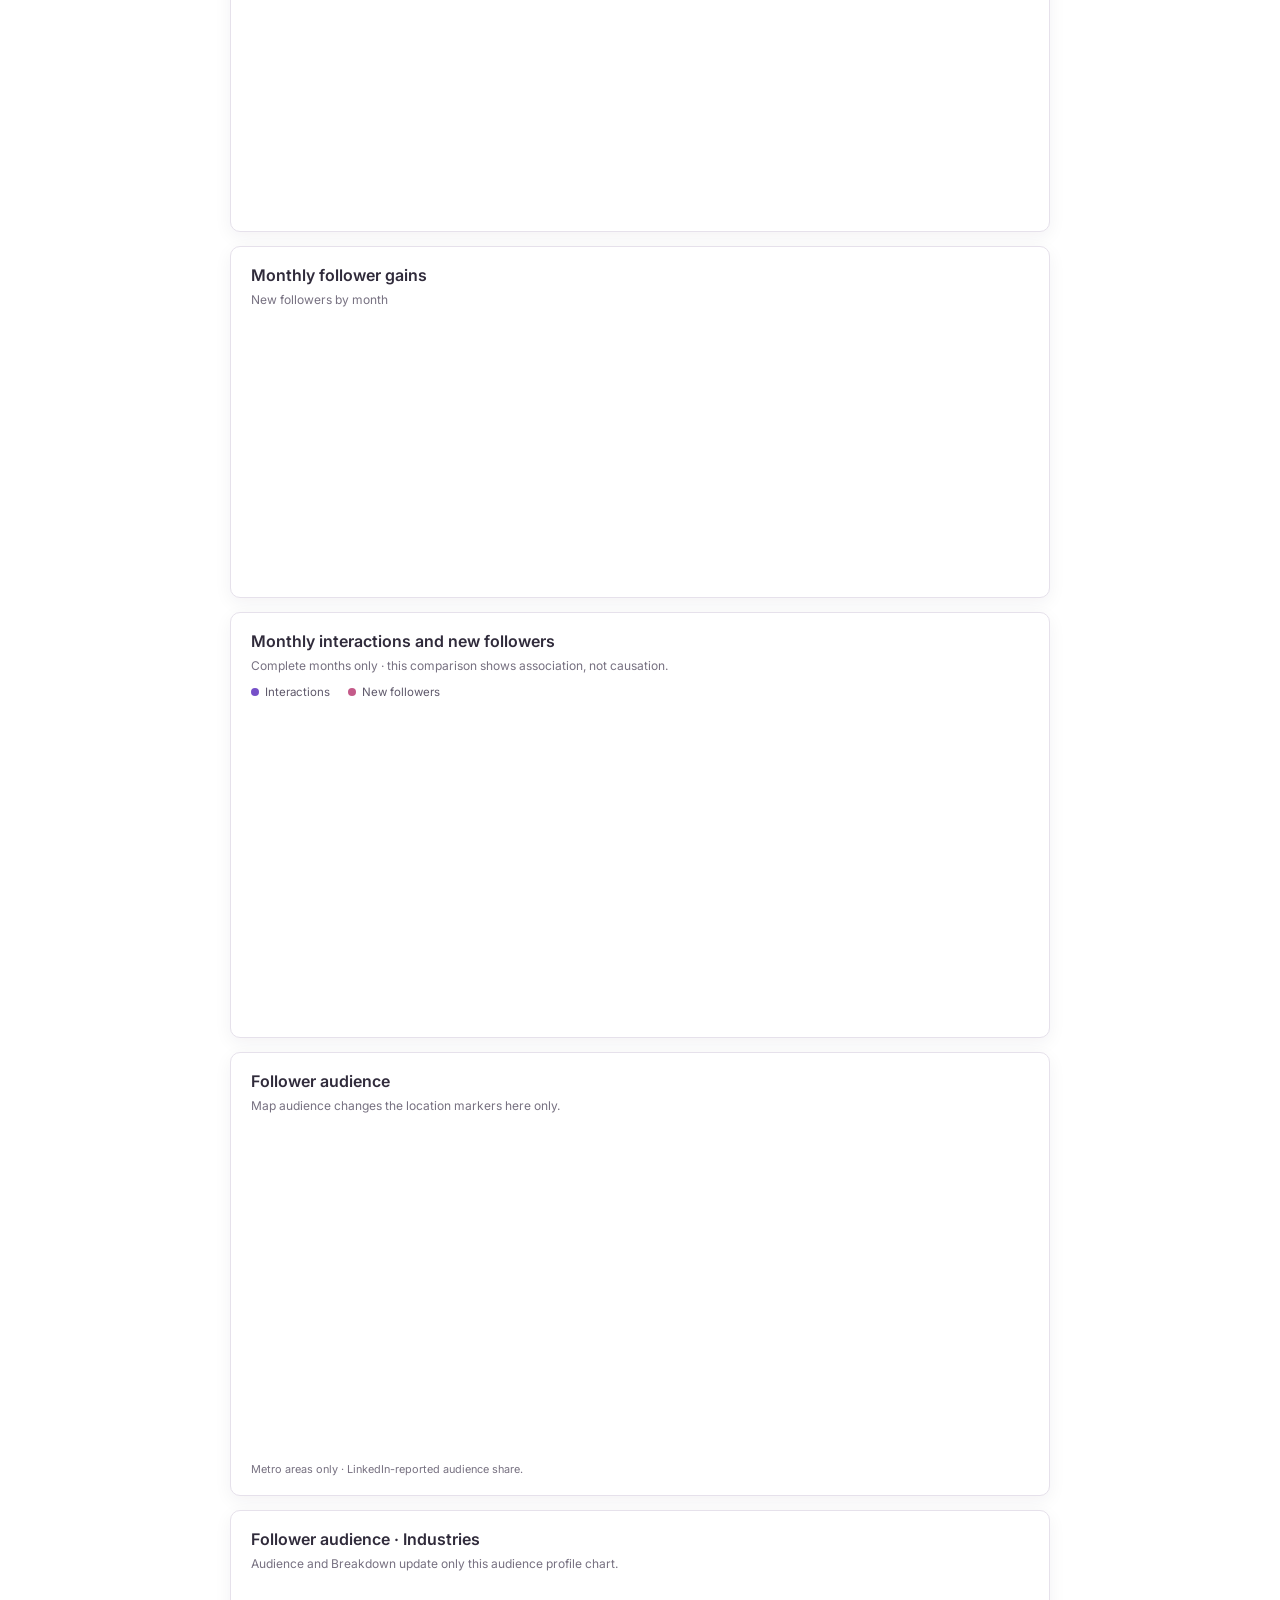
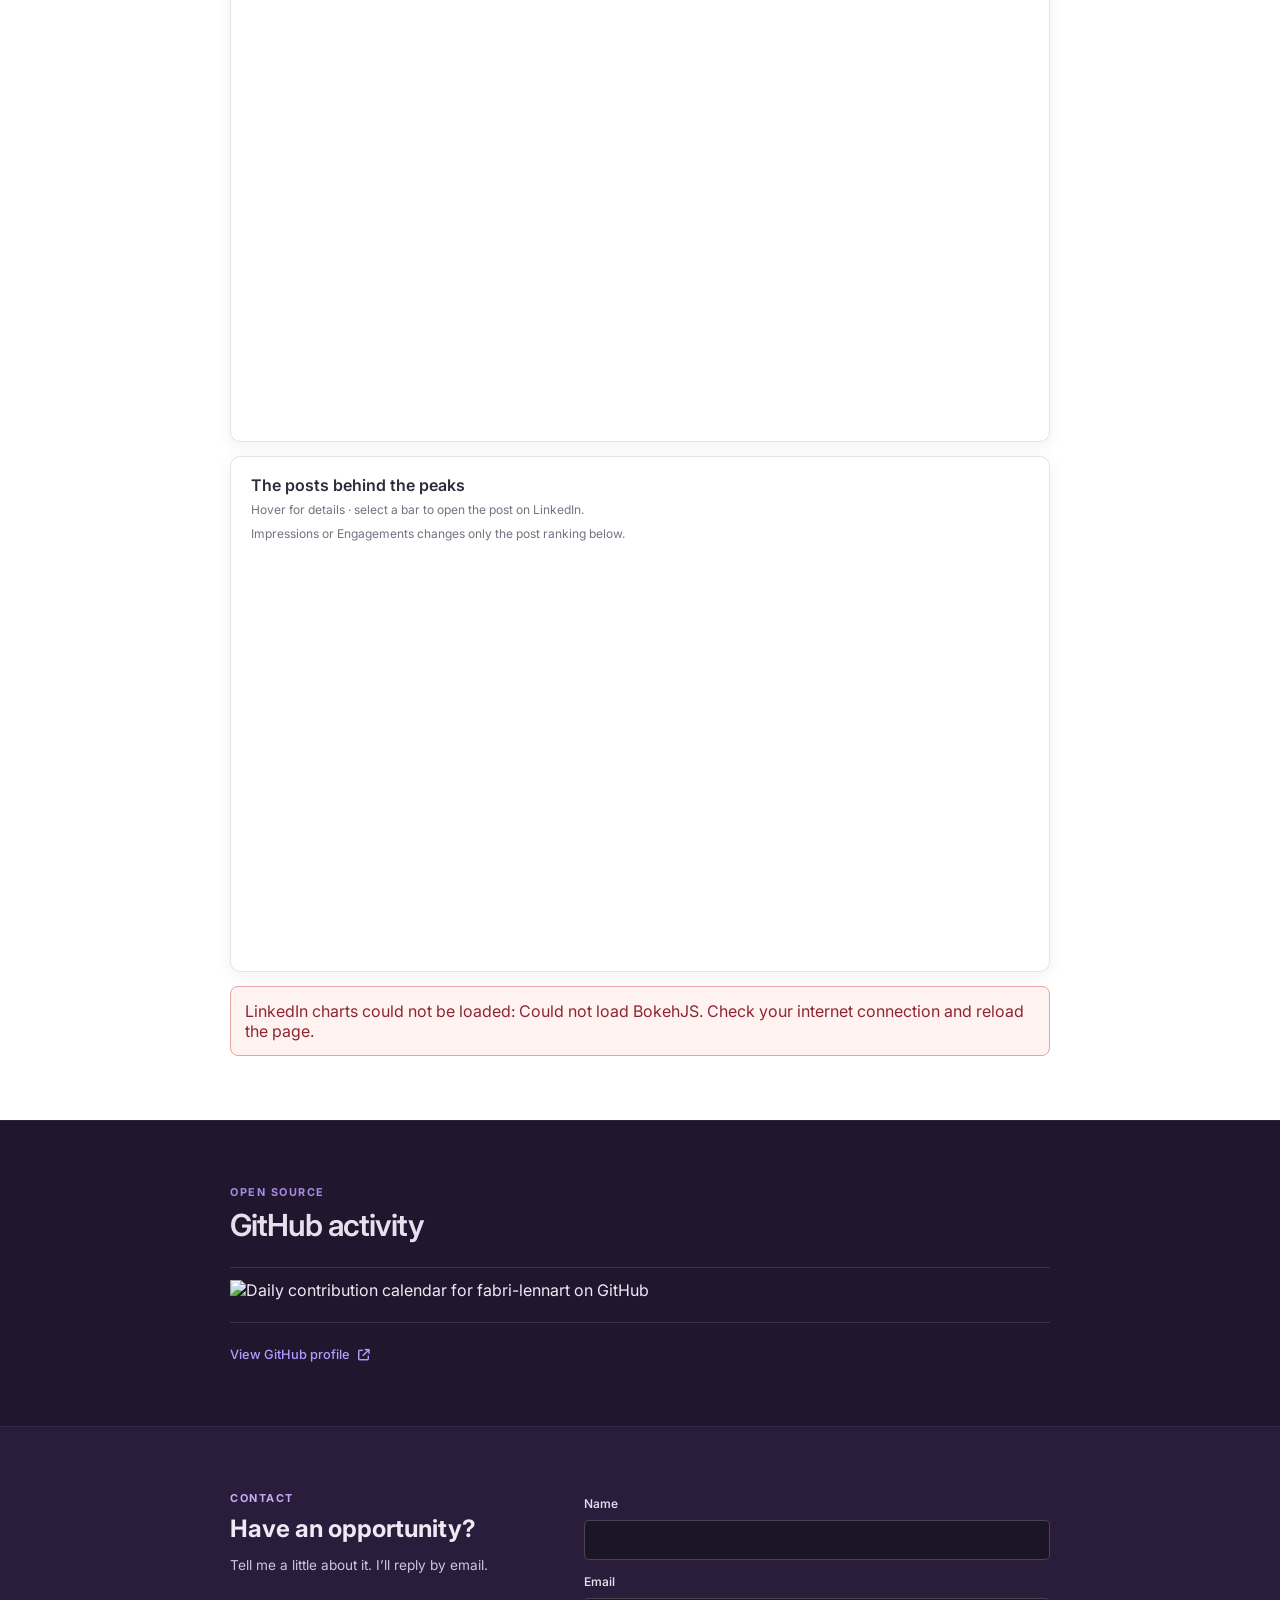
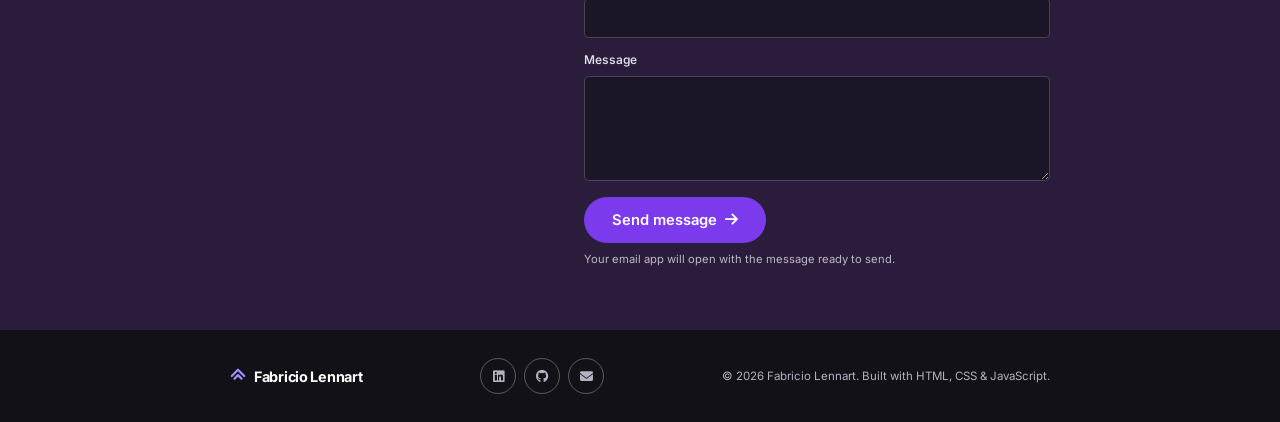
==== commit dc4b6ecb: "Add inline social analytics dashboard Render LinkedIn charts directly in the portfolio preview and c" ====
--- a/index.html
+++ b/index.html
@@ -3,14 +3,14 @@
 <head>
   <meta charset="UTF-8" />
   <meta name="viewport" content="width=device-width, initial-scale=1.0" />
-  <title>Fabricio Lennart — Data Engineer | AI &amp; Machine Learning</title>
-  <meta name="description" content="Data Engineer with 3+ years building ETL/ELT pipelines and data platforms on Google Cloud, plus the ML and AI layer on top: models, RAG systems and LangChain agents in production." />
+  <title>Fabricio Lennart Flores Ledezma — AI Automation Engineer</title>
+  <meta name="description" content="Fabricio Lennart Flores Ledezma builds AI agents, intelligent automation and data platforms." />
   <meta name="author" content="Fabricio Lennart" />
 
   <!-- Open Graph -->
   <meta property="og:type" content="website" />
-  <meta property="og:title" content="Fabricio Lennart — Data Engineer | AI &amp; Machine Learning" />
-  <meta property="og:description" content="ETL/ELT pipelines, data platforms on GCP, and AI systems in production." />
+  <meta property="og:title" content="Fabricio Lennart Flores Ledezma — AI Automation Engineer" />
+  <meta property="og:description" content="AI agents, intelligent automation and data platforms." />
   <meta property="og:url" content="https://fabri-lennart.github.io/landing-page-fabri/" />
   <meta property="og:image" content="https://fabri-lennart.github.io/landing-page-fabri/src/images/fabricio.png" />
   <meta name="twitter:card" content="summary_large_image" />
@@ -35,17 +35,16 @@
     <nav class="nav-inner">
       <a href="#hero" class="nav-brand">
         <svg width="18" height="18" viewBox="0 0 18 18" fill="none">
-          <path d="M2 9L9 2L16 9" stroke="#7c3aed" stroke-width="2.5" stroke-linecap="round" stroke-linejoin="round"/>
-          <path d="M5 12L9 8L13 12" stroke="#7c3aed" stroke-width="2.5" stroke-linecap="round" stroke-linejoin="round"/>
+          <path d="M2 9L9 2L16 9" stroke="#a78bfa" stroke-width="2.5" stroke-linecap="round" stroke-linejoin="round"/>
+          <path d="M5 12L9 8L13 12" stroke="#a78bfa" stroke-width="2.5" stroke-linecap="round" stroke-linejoin="round"/>
         </svg>
         Fabricio
       </a>
       <ul class="nav-links">
-        <li><a href="#about">About</a></li>
-        <li><a href="#services">What I Do</a></li>
-        <li><a href="#stack">Stack</a></li>
         <li><a href="#experience">Experience</a></li>
-        <li><a href="#contact">Contact</a></li>
+        <li><a href="#tech-stack">Tech stack</a></li>
+        <li><a href="#social-report">Social report</a></li>
+        <li><a href="#activity">GitHub</a></li>
       </ul>
       <a href="mailto:fabrilennart@gmail.com" class="nav-cta">Contact</a>
       <button id="mobile-toggle" aria-label="Menu" aria-expanded="false">
@@ -53,11 +52,10 @@
       </button>
     </nav>
     <div id="mobile-menu">
-      <a href="#about" class="mob-link">About</a>
-      <a href="#services" class="mob-link">What I Do</a>
-      <a href="#stack" class="mob-link">Stack</a>
       <a href="#experience" class="mob-link">Experience</a>
-      <a href="#contact" class="mob-link">Contact</a>
+      <a href="#tech-stack" class="mob-link">Tech stack</a>
+      <a href="#social-report" class="mob-link">Social report</a>
+      <a href="#activity" class="mob-link">GitHub</a>
       <a href="mailto:fabrilennart@gmail.com" class="nav-cta">Contact</a>
     </div>
   </header>
@@ -70,19 +68,15 @@
     <section id="hero">
       <div class="hero-inner">
         <div class="hero-left">
-          <p class="hero-eyebrow">DATA ENGINEER · AI &amp; MACHINE LEARNING</p>
+          <p class="hero-eyebrow">AI AUTOMATION ENGINEER</p>
           <h1 class="hero-title">
-            <span class="line-white line-highlight">I build data</span>
-            <span class="line-purple">pipelines &amp; AI</span>
-            <span class="line-dim">that scale.</span>
+            <span class="line-white">AI that works.</span>
+            <span class="line-purple">Data that delivers.</span>
           </h1>
-          <p class="hero-desc">
-            3+ years building ETL/ELT pipelines and data platforms on the cloud —
-            and the machine learning and AI layer that runs on top of them.
-          </p>
+          <p class="hero-desc">Agents · Automation · BI as Code</p>
           <div class="hero-actions">
-            <a href="#contact" class="btn-purple">Let's talk <i class="fa-solid fa-arrow-right"></i></a>
-            <a href="#stack" class="btn-outline-dark">View Stack</a>
+            <a href="mailto:fabrilennart@gmail.com?subject=Career%20opportunity" class="btn-purple">Discuss an opportunity <i class="fa-solid fa-arrow-right"></i></a>
+            <a href="https://www.linkedin.com/in/fabricio-lennart/" target="_blank" rel="noopener" class="btn-outline-dark">LinkedIn</a>
           </div>
           <div class="hero-socials">
             <a href="https://www.linkedin.com/in/fabricio-lennart/" target="_blank" rel="noopener" title="LinkedIn" aria-label="LinkedIn">
@@ -91,6 +85,9 @@
             <a href="https://github.com/fabri-lennart" target="_blank" rel="noopener" title="GitHub" aria-label="GitHub">
               <i class="fa-brands fa-github"></i>
             </a>
+            <a href="https://x.com/FLennart33019" target="_blank" rel="noopener noreferrer" title="X" aria-label="X profile">
+              <i class="fa-brands fa-x-twitter"></i>
+            </a>
             <a href="mailto:fabrilennart@gmail.com" title="Email" aria-label="Email">
               <i class="fa-solid fa-envelope"></i>
             </a>
@@ -109,10 +106,211 @@
       </div>
     </section>
 
+    <section id="experience" class="portfolio-section experience-section">
+      <div class="portfolio-inner">
+        <header class="portfolio-heading">
+          <p class="portfolio-kicker">EXPERIENCE</p>
+          <h2>Experience that delivers.</h2>
+        </header>
+        <div class="experience-list">
+          <article>
+            <div>
+              <h3>Data Analyst <span>· Holley</span></h3>
+              <p class="experience-meta">Full-time · Bowling Green, Kentucky · Remote · Power BI · Python</p>
+            </div>
+            <time datetime="2026-03">Mar 2026 — Present</time>
+          </article>
+          <article>
+            <div>
+              <h3>Data Specialist <span>· Orange Digital CX</span></h3>
+              <p class="experience-meta">Full-time · Mexico · Remote</p>
+              <p class="experience-description">Built batch and real-time Salesforce Data Cloud pipelines across GCP, S3, and Snowflake.</p>
+            </div>
+            <time datetime="2025-05">May 2025 — Mar 2026</time>
+          </article>
+          <article>
+            <div>
+              <h3>Data Analytics Team Leader <span>· Shinko-IT</span></h3>
+              <p class="experience-meta">Contract · Argentina · Remote</p>
+              <p class="experience-description">Led analytics delivery, BI reporting, and predictive modeling with Tableau, Power BI, SQL, and Python.</p>
+            </div>
+            <time datetime="2024-07">Jul 2024 — May 2025</time>
+          </article>
+          <article>
+            <div>
+              <h3>Analytics Engineer <span>· Performma</span></h3>
+              <p class="experience-meta">Contract · La Paz, Bolivia · Remote</p>
+              <p class="experience-description">Built Tableau dashboards and prepared trusted data with SQL and Python.</p>
+            </div>
+            <time datetime="2024-03">Mar 2024 — Jul 2024</time>
+          </article>
+          <article>
+            <div>
+              <h3>Tableau Instructor <span>· DataBoosters</span></h3>
+              <p class="experience-meta">Contract · Mexico · Remote</p>
+              <p class="experience-description">Taught Tableau, data preparation, and visual storytelling through practical projects.</p>
+            </div>
+            <time datetime="2023-10">Oct 2023 — Jan 2024</time>
+          </article>
+        </div>
+        <div class="career-stats">
+          <div><strong>3+</strong><span>years experience</span></div>
+          <div><strong>300+</strong><span>integrations</span></div>
+          <div><strong>5</strong><span>countries</span></div>
+        </div>
+        <p class="talks-note"><strong>Speaking:</strong> BI as Code · ValdezData (2026) &nbsp; / &nbsp; From API &amp; Low Code to Insights · First Steps with DuckDB (2024)</p>
+        <div class="experience-map-block">
+          <div class="map-heading">
+            <p class="portfolio-kicker">INTERNATIONAL EXPERIENCE</p>
+            <h3>Teams across five countries</h3>
+          </div>
+          <img
+            class="experience-map"
+            src="src/images/world-map.svg"
+            alt="World map highlighting the United States, Mexico, Colombia, Bolivia, and Argentina."
+            width="960"
+            height="480"
+            loading="lazy"
+          />
+          <ol class="location-legend">
+            <li><span>01</span> Holley <small>United States</small></li>
+            <li><span>02</span> Orange Digital CX · DataBoosters <small>Mexico</small></li>
+            <li><span>03</span> Remote work <small>Colombia</small></li>
+            <li><span>04</span> Performma <small>Bolivia</small></li>
+            <li><span>05</span> Shinko-IT <small>Argentina</small></li>
+          </ol>
+        </div>
+        <div class="experience-facts">
+          <p><strong>Languages</strong> Spanish (native) · English (C1) · Portuguese (B2)</p>
+          <p><strong>Education</strong> Software Engineering · Jala University / Economics · San Simon University</p>
+          <p><strong>Certifications</strong> Tableau Certified Data Analyst · Salesforce Data Cloud Consultant</p>
+        </div>
+      </div>
+    </section>
+
+    <section id="tech-stack" class="portfolio-section portfolio-section-alt">
+      <div class="portfolio-inner">
+        <header class="portfolio-heading">
+          <p class="portfolio-kicker">TOOLS I USE</p>
+          <h2>Tech stack</h2>
+        </header>
+        <div class="tech-groups">
+          <div class="tech-row"><h3>BI &amp; analytics</h3><div><span><img src="src/images/tech/tableau.svg" alt="" />Tableau Next</span><span><img src="src/images/tech/tableau.svg" alt="" />Tableau</span><span><img src="src/images/tech/powerbi.svg" alt="" />Power BI</span><span><img src="src/images/tech/looker.svg" alt="" />Looker</span></div></div>
+          <div class="tech-row"><h3>Cloud &amp; data</h3><div><span><img src="src/images/tech/googlecloud.svg" alt="" />GCP</span><span><img src="src/images/tech/apacheairflow.svg" alt="" />Airflow</span><span><img src="src/images/tech/dbt.svg" alt="" />dbt</span><span><img src="src/images/tech/googlebigquery.svg" alt="" />BigQuery</span><span><img src="src/images/tech/python.svg" alt="" />Python</span><span><img src="src/images/tech/sql.svg" alt="" />SQL</span><span><img src="src/images/tech/apachekafka.svg" alt="" />Kafka</span></div></div>
+          <div class="tech-row"><h3>Automation</h3><div><span><img src="src/images/tech/n8n.svg" alt="" />n8n</span><span><img src="src/images/tech/playwright.svg" alt="" />Playwright</span><span><img src="src/images/tech/kestra.svg" alt="" />Kestra</span></div></div>
+          <div class="tech-row"><h3>AI agents</h3><div><span><img src="src/images/tech/langchain.svg" alt="" />LangChain</span><span><img src="src/images/tech/scikitlearn.svg" alt="" />RAG &amp; ML</span><span class="tech-tag">Agent skills</span><span class="tech-tag">Graph engineering</span><span class="tech-tag">Loop engineering</span></div></div>
+          <div class="tech-row"><h3>Delivery</h3><div><span><img src="src/images/tech/docker.svg" alt="" />Docker</span><span><img src="src/images/tech/githubactions.svg" alt="" />GitHub Actions</span><span><img src="src/images/tech/git.svg" alt="" />Git</span></div></div>
+        </div>
+        <p class="tech-note">BI as code</p>
+      </div>
+    </section>
+
+    <section id="social-report" class="portfolio-section social-report-section">
+      <div class="portfolio-inner">
+        <header class="portfolio-heading social-report-heading">
+          <p class="portfolio-kicker">LINKEDIN · 2025—2026</p>
+          <h2>Social media dashboard</h2>
+        </header>
+        <div class="social-dashboard">
+          <section class="social-dashboard-kpis" aria-label="Year in review">
+            <article><span>Total impressions</span><strong id="social-kpi-impressions">—</strong></article>
+            <article><span>Engagements</span><strong id="social-kpi-engagements">—</strong><small><b id="social-kpi-rate">—</b> of impressions</small></article>
+            <article><span>Members reached</span><strong id="social-kpi-reach">—</strong></article>
+            <article><span>Follower community</span><strong id="social-kpi-followers">—</strong><small><b id="social-kpi-new-followers">—</b> new this year</small></article>
+          </section>
+
+          <article class="social-dashboard-panel">
+            <h3>Impressions and engagement rate</h3>
+            <p class="social-dashboard-note">Monthly or daily changes the time detail in this chart only; it does not filter the other charts.</p>
+            <div class="social-dashboard-legend">
+              <span><i class="social-legend-impressions"></i>Impressions</span>
+              <span><i class="social-legend-engagements"></i>Engagement rate</span>
+              <span><i class="social-legend-average"></i><span id="average-reference-label">Dashed lines · complete-month averages</span></span>
+            </div>
+            <div id="performance-chart" class="social-dashboard-chart social-chart-performance" role="img" aria-label="Monthly or daily impressions and engagement rate"></div>
+          </article>
+
+          <article class="social-dashboard-panel">
+            <h3>Monthly follower gains</h3>
+            <p class="social-dashboard-note" id="follower-chart-note">New followers by month</p>
+            <div id="followers-chart" class="social-dashboard-chart social-chart-followers" role="img" aria-label="Monthly new followers"></div>
+          </article>
+
+          <div class="social-dashboard-grid">
+            <article class="social-dashboard-panel">
+              <h3>Monthly interactions and new followers</h3>
+              <p class="social-dashboard-note">Complete months only · this comparison shows association, not causation.</p>
+              <div class="social-dashboard-legend">
+                <span><i class="social-legend-impressions"></i>Interactions</span>
+                <span><i class="social-legend-engagements"></i>New followers</span>
+              </div>
+              <div id="correlation-chart" class="social-dashboard-chart social-chart-correlation" role="img" aria-label="Monthly interactions and new followers"></div>
+            </article>
+
+            <article class="social-dashboard-panel">
+              <h3 id="map-title">Follower audience</h3>
+              <p class="social-dashboard-note">Map audience changes the location markers here only.</p>
+              <div id="audience-map" class="social-dashboard-chart social-chart-map" role="img" aria-label="Map of audience locations"></div>
+              <p class="social-dashboard-footnote">Metro areas only · LinkedIn-reported audience share.</p>
+            </article>
+          </div>
+
+          <article class="social-dashboard-panel">
+            <h3 id="demographic-title">Follower audience · Industries</h3>
+            <p class="social-dashboard-note">Audience and Breakdown update only this audience profile chart.</p>
+            <div id="demographic-chart" class="social-dashboard-chart social-chart-demographic" role="img" aria-label="Audience profile categories"></div>
+          </article>
+
+          <article class="social-dashboard-panel">
+            <h3 id="posts-chart-title">The posts behind the peaks</h3>
+            <p class="social-dashboard-note" id="posts-chart-deck">Hover for details · select a bar to open the post on LinkedIn.</p>
+            <p class="social-dashboard-note">Impressions or Engagements changes only the post ranking below.</p>
+            <div id="posts-chart" class="social-dashboard-chart social-chart-posts" role="img" aria-label="Top LinkedIn posts"></div>
+          </article>
+          <p id="social-dashboard-error" class="social-dashboard-error" role="alert" hidden></p>
+        </div>
+      </div>
+    </section>
+
+    <section id="activity" class="portfolio-section activity-section">
+      <div class="portfolio-inner activity-row">
+        <div>
+          <p class="portfolio-kicker">OPEN SOURCE</p>
+          <h2>GitHub activity</h2>
+        </div>
+        <a class="activity-chart-link" href="https://github.com/fabri-lennart" target="_blank" rel="noopener" aria-label="See daily contribution activity on GitHub">
+          <img class="activity-chart" src="https://ghchart.rshah.org/7c3aed/fabri-lennart" alt="Daily contribution calendar for fabri-lennart on GitHub" loading="lazy">
+        </a>
+        <a class="activity-link" href="https://github.com/fabri-lennart" target="_blank" rel="noopener">
+        View GitHub profile <i class="fa-solid fa-arrow-up-right-from-square"></i>
+        </a>
+      </div>
+    </section>
+
+    <section id="get-in-touch" class="portfolio-section contact-section">
+      <div class="portfolio-inner contact-layout">
+        <div>
+          <p class="portfolio-kicker">CONTACT</p>
+          <h2>Have an opportunity?</h2>
+          <p class="contact-intro">Tell me a little about it. I’ll reply by email.</p>
+        </div>
+        <form class="contact-form" id="contact-form">
+          <label for="contact-name">Name</label>
+          <input id="contact-name" name="name" type="text" autocomplete="name" required />
+          <label for="contact-email">Email</label>
+          <input id="contact-email" name="email" type="email" autocomplete="email" required />
+          <label for="contact-message">Message</label>
+          <textarea id="contact-message" name="message" rows="4" required></textarea>
+          <button class="btn-purple" type="submit">Send message <i class="fa-solid fa-arrow-right"></i></button>
+          <p class="form-note">Your email app will open with the message ready to send.</p>
+        </form>
+      </div>
+    </section>
+
     <!-- ══════════════════════════════════════
          SECTION 01 — ABOUT
     ══════════════════════════════════════ -->
-    <section id="about" class="section">
+    <section id="about" class="section legacy-section">
       <div class="section-header">
         <span class="section-bg-num">01</span>
         <div class="section-label-wrap">
@@ -238,7 +436,7 @@
     <!-- ══════════════════════════════════════
          SECTION 02 — WHAT I DO
     ══════════════════════════════════════ -->
-    <section id="services" class="section">
+    <section id="services" class="section legacy-section">
       <div class="section-header">
         <span class="section-bg-num">02</span>
         <div class="section-label-wrap">
@@ -301,7 +499,7 @@
     <!-- ══════════════════════════════════════
          SECTION 03 — TECH STACK
     ══════════════════════════════════════ -->
-    <section id="stack" class="section">
+    <section id="stack" class="section legacy-section">
       <div class="section-header">
         <span class="section-bg-num">03</span>
         <div class="section-label-wrap">
@@ -335,17 +533,9 @@
           <span class="float-tag" style="bottom:8%;left:0%">Data Pipelines</span>
         </div>
 
-        <!-- Right: tabs + grid -->
         <div class="stack-right">
-          <div class="stack-tabs" role="tablist">
-            <button class="stack-tab active" data-tab="core">Languages &amp; Infra</button>
-            <button class="stack-tab" data-tab="pydata">Python for Data</button>
-            <button class="stack-tab" data-tab="dataeng">Data Engineering</button>
-            <button class="stack-tab" data-tab="ai">AI &amp; Automation</button>
-            <button class="stack-tab" data-tab="bi">Analytics &amp; BI</button>
-          </div>
-
           <div class="tab-panel active" id="tab-core">
+            <h3 class="stack-group-title">Languages &amp; infrastructure</h3>
             <div class="icon-grid">
               <div class="icon-item"><img class="tech-icon" src="src/images/tech/python.svg" alt="" /><p>Python</p></div>
               <div class="icon-item"><img class="tech-icon" src="src/images/tech/sql.svg" alt="" /><p>SQL</p></div>
@@ -360,6 +550,7 @@
           </div>
 
           <div class="tab-panel" id="tab-pydata">
+            <h3 class="stack-group-title">Python for data</h3>
             <div class="icon-grid">
               <div class="icon-item"><img class="tech-icon" src="src/images/tech/pandas.svg" alt="" /><p>pandas</p></div>
               <div class="icon-item"><img class="tech-icon" src="src/images/tech/numpy.svg" alt="" /><p>NumPy</p></div>
@@ -373,6 +564,7 @@
           </div>
 
           <div class="tab-panel" id="tab-dataeng">
+            <h3 class="stack-group-title">Data engineering</h3>
             <div class="icon-grid">
               <div class="icon-item"><img class="tech-icon" src="src/images/tech/googlecloud.svg" alt="" /><p>Google Cloud</p></div>
               <div class="icon-item"><img class="tech-icon" src="src/images/tech/googlebigquery.svg" alt="" /><p>BigQuery</p></div>
@@ -390,6 +582,7 @@
           </div>
 
           <div class="tab-panel" id="tab-ai">
+            <h3 class="stack-group-title">AI &amp; automation</h3>
             <div class="icon-grid">
               <div class="icon-item"><img class="tech-icon" src="src/images/tech/langchain.svg" alt="" /><p>LangChain</p></div>
               <div class="icon-item"><img class="tech-icon" src="src/images/tech/scikitlearn.svg" alt="" /><p>scikit-learn</p></div>
@@ -403,6 +596,7 @@
           </div>
 
           <div class="tab-panel" id="tab-bi">
+            <h3 class="stack-group-title">Analytics &amp; BI</h3>
             <div class="icon-grid">
               <div class="icon-item"><img class="tech-icon" src="src/images/tech/tableau.svg" alt="" /><p>Tableau</p></div>
               <div class="icon-item"><img class="tech-icon" src="src/images/tech/powerbi.svg" alt="" /><p>Power BI</p></div>
@@ -426,7 +620,7 @@
     <!-- ══════════════════════════════════════
          SECTION 04 — EXPERIENCE
     ══════════════════════════════════════ -->
-    <section id="experience" class="section">
+    <section id="experience-legacy" class="section legacy-section">
       <div class="section-header">
         <span class="section-bg-num">04</span>
         <div class="section-label-wrap">
@@ -618,7 +812,7 @@
     <!-- ══════════════════════════════════════
          SECTION 05 — CONTACT
     ══════════════════════════════════════ -->
-    <section id="contact" class="section">
+    <section id="contact" class="section legacy-section">
       <div class="section-header">
         <span class="section-bg-num">05</span>
         <div class="section-label-wrap">
@@ -704,8 +898,8 @@
     <div class="footer-inner">
       <a href="#hero" class="footer-brand">
         <svg width="16" height="16" viewBox="0 0 18 18" fill="none">
-          <path d="M2 9L9 2L16 9" stroke="#7c3aed" stroke-width="2.5" stroke-linecap="round" stroke-linejoin="round"/>
-          <path d="M5 12L9 8L13 12" stroke="#7c3aed" stroke-width="2.5" stroke-linecap="round" stroke-linejoin="round"/>
+          <path d="M2 9L9 2L16 9" stroke="#a78bfa" stroke-width="2.5" stroke-linecap="round" stroke-linejoin="round"/>
+          <path d="M5 12L9 8L13 12" stroke="#a78bfa" stroke-width="2.5" stroke-linecap="round" stroke-linejoin="round"/>
         </svg>
         Fabricio Lennart
       </a>
@@ -714,10 +908,11 @@
         <a href="https://github.com/fabri-lennart" target="_blank" rel="noopener" aria-label="GitHub"><i class="fa-brands fa-github"></i></a>
         <a href="mailto:fabrilennart@gmail.com" aria-label="Email"><i class="fa-solid fa-envelope"></i></a>
       </div>
-      <p class="footer-copy">&copy; 2026 Fabricio Lennart. Built with HTML &amp; CSS.</p>
+      <p class="footer-copy">&copy; 2026 Fabricio Lennart. Built with HTML, CSS &amp; JavaScript.</p>
     </div>
   </footer>
 
   <script src="src/javascript/script.js"></script>
+  <script src="src/javascript/social-dashboard.js"></script>
 </body>
 </html>
--- a/src/styles/header.css
+++ b/src/styles/header.css
@@ -8,9 +8,9 @@
 }
 
 #site-header.scrolled {
-  background: rgba(14,14,20,0.92);
-  backdrop-filter: blur(20px);
-  -webkit-backdrop-filter: blur(20px);
+  background: rgba(14,14,20,0.97);
+  backdrop-filter: blur(8px);
+  -webkit-backdrop-filter: blur(8px);
   border-bottom-color: rgba(255,255,255,0.07);
 }
 
@@ -48,7 +48,7 @@
   font-family: 'Inter', sans-serif;
   font-size: 0.8rem;
   font-weight: 500;
-  color: rgba(255,255,255,0.45);
+  color: rgba(238,234,244,0.76);
   padding: 6px 14px;
   border-radius: 7px;
   transition: color .15s, background .15s;
@@ -58,6 +58,7 @@
   color: #fff;
   background: rgba(255,255,255,0.05);
 }
+.nav-links a.active { color: #b69aff; }
 
 .nav-cta {
   font-family: 'Inter', sans-serif;
@@ -90,8 +91,8 @@
   display: none;
   flex-direction: column;
   gap: 2px;
-  background: rgba(14,14,20,0.97);
-  backdrop-filter: blur(20px);
+  background: rgba(14,14,20,0.99);
+  backdrop-filter: blur(8px);
   border-bottom: 1px solid rgba(255,255,255,0.07);
   padding: 14px clamp(20px,6vw,80px) 18px;
 }
@@ -101,7 +102,7 @@
   font-family: 'Inter', sans-serif;
   font-size: 0.9rem;
   font-weight: 500;
-  color: rgba(255,255,255,0.55);
+  color: rgba(255,255,255,0.82);
   padding: 10px 12px;
   border-radius: 8px;
   transition: color .15s, background .15s;
--- a/src/styles/styles.css
+++ b/src/styles/styles.css
@@ -1,6 +1,5 @@
 /* ════════════════════════════════════════
    FABRICIO LENNART — PORTFOLIO
-   Exact replica of the dark-purple design
    ════════════════════════════════════════ */
 
 :root {
@@ -901,3 +900,770 @@
   .footer-inner { flex-direction: column; text-align: center; }
   .tl-head { flex-direction: column; }
 }
+
+/* ── EDITORIAL, SINGLE-COLUMN REDESIGN ───── */
+:root {
+  --bg: #0e0e14;
+  --bg1: #111117;
+  --bg2: #17151f;
+  --bg3: #201a2b;
+  --border: rgba(255,255,255,.09);
+  --border2: rgba(255,255,255,.16);
+  --purple: #7c3aed;
+  --purple2: #8b5cf6;
+  --purple3: #b69aff;
+  --purple-bg: rgba(124,58,237,.14);
+  --white: #eeeaf4;
+  --white2: #d0cbd8;
+  --white3: #aaa4b4;
+  --green: #4ade80;
+  --max: 820px;
+}
+
+html { scroll-padding-top: 76px; }
+body { background: var(--bg); color: var(--white); }
+
+#hero {
+  min-height: min(820px, 100vh);
+  background: #0e0e14;
+  color: #fff;
+  padding-top: 140px;
+}
+
+.hero-inner {
+  max-width: var(--max);
+  flex-direction: column;
+  align-items: flex-start;
+  justify-content: center;
+  gap: 24px;
+}
+
+.hero-left {
+  width: 100%;
+  animation: none;
+}
+
+.hero-eyebrow {
+  color: #b69aff;
+  margin-bottom: 18px;
+}
+
+.hero-title {
+  align-items: flex-start;
+  font-size: clamp(3.1rem, 8vw, 6.25rem);
+  line-height: .98;
+  letter-spacing: -.06em;
+  margin-bottom: 22px;
+}
+
+.line-highlight {
+  background: none;
+  padding: 0;
+  margin-left: 0;
+}
+
+.line-white { color: #e5e0eb; }
+.line-purple { color: #b69aff; }
+.line-dim { color: #aaa4b4; }
+.hero-desc {
+  max-width: 540px;
+  color: #dedbe5;
+  font-size: 1.05rem;
+}
+.hero-right { order: -1; animation: none; }
+.hero-photo-wrap, .hero-photo {
+  width: 76px;
+  height: 76px;
+}
+.hero-photo {
+  border: 2px solid rgba(255,255,255,.7);
+  border-radius: 50%;
+  object-position: center 25%;
+}
+.photo-glow { display: none; }
+.hero-socials a {
+  color: #dedbe5;
+  border-color: rgba(255,255,255,.3);
+}
+.btn-purple {
+  background: #7c3aed;
+  color: #fff;
+}
+.btn-purple:hover { background: #8b5cf6; box-shadow: 0 8px 24px rgba(124,58,237,.3); }
+.btn-outline-dark {
+  color: #dedbe5;
+  border-color: rgba(255,255,255,.35);
+}
+.btn-outline-dark:hover { background: rgba(255,255,255,.1); }
+.scroll-hint span { color: #b6b1c0; }
+.scroll-line { background: linear-gradient(to bottom, #b6b1c0, transparent); }
+
+.section {
+  padding: 96px var(--pad);
+  border: 0;
+}
+#about { background: #0e0e14; }
+#services { background: #15121d; }
+#stack { background: #100e17; color: #fff; }
+#experience { background: #17131f; }
+#contact { background: #20162d; }
+
+.section-header {
+  max-width: var(--max);
+  margin: 0 auto 36px;
+}
+.section-bg-num, .section-num-label { display: none; }
+.section-label-wrap { padding: 0; }
+.section-title {
+  color: inherit;
+  font-size: clamp(2.1rem, 5vw, 3.25rem);
+  letter-spacing: -.045em;
+  line-height: 1.08;
+}
+.section-title::after {
+  content: "";
+  display: block;
+  width: 42px;
+  height: 3px;
+  margin-top: 16px;
+  background: var(--purple);
+}
+#stack .section-title::after { background: #b69aff; }
+
+.about-grid, .services-grid, .stack-layout, .exp-grid, .contact-grid {
+  max-width: var(--max);
+  grid-template-columns: minmax(0, 1fr);
+  gap: 0;
+}
+.about-grid { gap: 38px; }
+.about-text {
+  color: #dedbe5;
+  font-size: 1rem;
+  line-height: 1.8;
+}
+.about-text strong { color: #fff; }
+.about-stats {
+  justify-content: flex-start;
+  gap: clamp(24px, 7vw, 64px);
+  padding: 22px 0;
+  border-top: 1px solid var(--border2);
+  border-bottom: 1px solid var(--border2);
+}
+.stat-big.purple { color: #b69aff; }
+.stat-lbl, .cert-org { color: #b6b1c0; }
+.about-right { gap: 0; }
+.info-card {
+  background: transparent;
+  border: 0;
+  border-top: 1px solid var(--border2);
+  border-radius: 0;
+  padding: 22px 0;
+}
+.info-card:last-child { border-bottom: 1px solid var(--border2); }
+.card-title-row { margin-bottom: 14px; }
+.card-icon, .lang-level { color: #b69aff; }
+.lang-bar { background: rgba(255,255,255,.12); }
+.lang-fill { background: #7c3aed; }
+.cert-dot { background: #8b5cf6; }
+.badge-green, .badge-purple {
+  color: #cbb8ff;
+  background: rgba(124,58,237,.15);
+  border-color: rgba(167,139,250,.3);
+}
+
+.services-grid { gap: 0; }
+.service-card {
+  background: transparent;
+  border: 0;
+  border-top: 1px solid var(--border2);
+  border-radius: 0;
+  padding: 24px 0;
+  gap: 10px;
+}
+.service-card:last-child { border-bottom: 1px solid var(--border2); }
+.service-card:hover {
+  background: rgba(255,255,255,.02);
+  border-color: var(--border2);
+  transform: none;
+}
+.service-icon {
+  color: #cbb8ff;
+  background: rgba(124,58,237,.15);
+  border-color: rgba(167,139,250,.25);
+}
+.service-desc { color: #c5c0ce; font-size: .94rem; }
+.service-tags span {
+  color: #dedbe5;
+  background: rgba(255,255,255,.04);
+  border-color: rgba(255,255,255,.16);
+}
+
+.stack-visual, .stack-tabs { display: none; }
+.stack-right { width: 100%; }
+.tab-panel, .tab-panel.active {
+  display: block;
+  padding: 20px 0 26px;
+  border-bottom: 1px solid rgba(255,255,255,.14);
+}
+.tab-panel:first-child { padding-top: 0; }
+.stack-group-title {
+  margin-bottom: 14px;
+  color: #cbb8ff;
+  font-size: .85rem;
+  font-weight: 600;
+  letter-spacing: .04em;
+  text-transform: uppercase;
+}
+.icon-grid { grid-template-columns: repeat(auto-fit, minmax(100px, 1fr)); gap: 8px; }
+.icon-item {
+  min-height: 82px;
+  background: rgba(255,255,255,.07);
+  border-color: rgba(255,255,255,.15);
+  border-radius: 6px;
+}
+.icon-item:hover { background: rgba(255,255,255,.11); border-color: rgba(255,255,255,.3); }
+.icon-item p { color: #e0e8e8; }
+.tech-fa { color: #b69aff; }
+.stack-badge {
+  color: #dedbe5;
+  border-color: rgba(255,255,255,.28);
+  border-radius: 4px;
+}
+.badge-dot-sm { background: #b69aff; }
+
+.exp-grid { gap: 42px; }
+.exp-col-title { color: #dedbe5; }
+.exp-col-title i, .tl-bullets li::before, .talk-year { color: #b69aff; }
+.timeline { border-color: rgba(255,255,255,.2); }
+.tl-dot { background: #8b5cf6; border-color: #17131f; }
+.tl-card, .talk-card, .talk-footer-badge {
+  background: transparent;
+  border: 0;
+  border-top: 1px solid var(--border2);
+  border-radius: 0;
+}
+.tl-card { padding: 18px 0; }
+.tl-item:last-child .tl-card { border-bottom: 1px solid var(--border2); }
+.tl-card:hover, .talk-card:hover { background: transparent; border-color: var(--border2); }
+.tl-loc, .tl-date, .talk-body p, .talk-footer-badge, .badge-type.contract { color: #b6b1c0; }
+.tl-bullets li { color: #dedbe5; }
+.badge-type.fulltime {
+  color: #cbb8ff;
+  background: rgba(124,58,237,.15);
+  border-color: rgba(167,139,250,.3);
+}
+.badge-type.contract { border-color: var(--border2); }
+.talks-list { gap: 0; }
+.talk-card { padding: 18px 0; }
+.talk-footer-badge { justify-content: flex-start; padding: 16px 0; }
+.talk-footer-badge i { color: #b69aff; }
+
+.contact-grid { gap: 32px; }
+.contact-heading { font-size: clamp(2rem, 5vw, 3rem); }
+.contact-desc, .contact-location { color: #dedbe5; }
+.text-purple { color: #b69aff; }
+.contact-right { gap: 0; }
+.contact-card {
+  background: transparent;
+  border: 0;
+  border-top: 1px solid rgba(255,255,255,.16);
+  border-radius: 0;
+  padding: 18px 0;
+}
+.contact-card:last-child { border-bottom: 1px solid rgba(255,255,255,.16); }
+.contact-card:hover { background: rgba(255,255,255,.03); border-color: rgba(255,255,255,.3); }
+.contact-card-icon {
+  color: #cbb8ff;
+  background: rgba(124,58,237,.15);
+  border-color: rgba(167,139,250,.25);
+  border-radius: 6px;
+}
+.contact-card-label, .contact-arrow { color: #b6b1c0; }
+.contact-card-val { color: #fff; }
+.contact-card:hover .contact-arrow { color: #b69aff; }
+
+footer { background: #111117; border: 0; }
+.footer-brand { color: #fff; }
+.footer-copy, .footer-socials a { color: #b6b1c0; }
+.footer-socials a { border-color: rgba(255,255,255,.3); }
+.footer-socials a:hover { border-color: #8b5cf6; color: #b69aff; }
+
+.reveal {
+  opacity: 1;
+  transform: none;
+  transition: none;
+}
+
+@media (max-width: 860px) {
+  .hero-inner { align-items: flex-start; text-align: left; }
+  .hero-left { align-items: flex-start; }
+  .hero-desc { text-align: left; }
+  .hero-actions, .hero-socials { justify-content: flex-start; }
+  .hero-photo-wrap, .hero-photo { width: 76px; height: 76px; }
+  .hero-right { order: -1; }
+  .about-stats { justify-content: flex-start; }
+}
+
+@media (max-width: 600px) {
+  .hero-title { font-size: clamp(2.25rem, 11vw, 3rem); }
+  .section { padding: 76px var(--pad); }
+  .icon-grid { grid-template-columns: repeat(3, minmax(0, 1fr)); }
+  .contact-card-val { font-size: .82rem; overflow-wrap: anywhere; }
+}
+
+@media (prefers-reduced-motion: reduce) {
+  html { scroll-behavior: auto; }
+  *, *::before, *::after { animation-duration: .01ms !important; transition-duration: .01ms !important; }
+}
+
+/* ── PORTFOLIO LAYOUT ───────────────────── */
+.legacy-section { display: none; }
+#hero {
+  min-height: min(660px, 88vh);
+  padding-top: 96px;
+}
+.hero-inner { gap: 18px; }
+.hero-title {
+  max-width: 800px;
+  font-size: clamp(2.6rem, 7vw, 4.8rem);
+  font-weight: 700;
+  line-height: 1.02;
+  letter-spacing: -.045em;
+  margin-bottom: 14px;
+}
+.hero-desc { font-size: .96rem; margin-bottom: 20px; color: #bdb7c7; }
+.hero-photo-wrap, .hero-photo { width: 68px; height: 68px; }
+.hero-photo { border-color: rgba(167,139,250,.75); }
+.scroll-hint { bottom: 22px; }
+
+.portfolio-section {
+  padding: 64px var(--pad);
+  background: #0e0e14;
+  border-top: 1px solid rgba(255,255,255,.06);
+}
+.portfolio-section-alt { background: #241735; }
+.portfolio-inner {
+  width: 100%;
+  max-width: var(--max);
+  margin: 0 auto;
+}
+.portfolio-heading { margin-bottom: 22px; }
+.portfolio-kicker {
+  margin-bottom: 9px;
+  color: #a98ae5;
+  font-size: .68rem;
+  font-weight: 700;
+  letter-spacing: .14em;
+  text-transform: uppercase;
+}
+.portfolio-heading h2, .activity-row h2 {
+  color: #e5e0eb;
+  font-size: clamp(1.55rem, 3.5vw, 2.15rem);
+  font-weight: 600;
+  letter-spacing: -.035em;
+  line-height: 1.15;
+}
+.social-report-section { background: #ffffff; }
+.social-report-heading { margin-bottom: 14px; }
+.social-report-section .portfolio-heading h2 { color: #302b3b; }
+.social-report-section .portfolio-kicker { color: #68449b; }
+.social-dashboard { display: grid; gap: 14px; color: #302b3b; }
+.social-dashboard-kpis { display: grid; grid-template-columns: repeat(4, minmax(0, 1fr)); border: 1px solid #e6e1eb; border-radius: 10px; background: #f7f5fa; }
+.social-dashboard-kpis article { display: grid; gap: 5px; min-width: 0; padding: 15px 18px; border-right: 1px solid #e6e1eb; }
+.social-dashboard-kpis article:last-child { border-right: 0; }
+.social-dashboard-kpis span, .social-dashboard-kpis small { color: #777181; font-size: .72rem; }
+.social-dashboard-kpis strong { color: #302b3b; font-size: clamp(1.2rem, 2.5vw, 1.7rem); font-variant-numeric: tabular-nums; }
+.social-dashboard-kpis b { color: #68449b; }
+.social-dashboard-panel { min-width: 0; padding: 18px 20px; border: 1px solid #e6e1eb; border-radius: 10px; background: #fff; box-shadow: 0 5px 18px rgba(39,27,58,.055); }
+.social-dashboard-panel h3 { margin: 0; color: #302b3b; font-size: 1rem; font-weight: 600; }
+.social-dashboard-note { margin: 6px 0 0; color: #777181; font-size: .75rem; line-height: 1.5; }
+.social-dashboard-legend { display: flex; flex-wrap: wrap; gap: 8px 18px; margin-top: 10px; color: #5f596b; font-size: .72rem; }
+.social-dashboard-legend span { display: inline-flex; align-items: center; gap: 6px; }
+.social-dashboard-legend i { display: inline-block; width: 8px; height: 8px; border-radius: 50%; }
+.social-legend-impressions { background: #7650c8; }
+.social-legend-engagements { background: #c45a89; }
+.social-dashboard-legend .social-legend-average { width: 14px; height: 0; border-top: 1px dashed #a5a0ad; border-radius: 0; }
+.social-dashboard-chart { width: 100%; min-width: 0; }
+.social-chart-performance { min-height: 390px; }
+.social-chart-followers { min-height: 270px; }
+.social-chart-correlation { min-height: 320px; }
+.social-chart-map { min-height: 340px; }
+.social-chart-demographic { min-height: 450px; }
+.social-chart-posts { min-height: 410px; }
+.social-dashboard-grid { display: grid; grid-template-columns: minmax(0, 1fr); gap: 14px; }
+.social-dashboard-footnote { margin: 6px 0 0; color: #777181; font-size: .68rem; line-height: 1.5; }
+.social-dashboard .bk-root { font-family: Inter, -apple-system, BlinkMacSystemFont, "Segoe UI", sans-serif; }
+.social-dashboard .bk-input-group label, .social-dashboard .bk-btn-group .bk-btn { color: #4f4860; font-family: inherit; }
+.social-dashboard-error { padding: 14px; border: 1px solid #e8a3a3; border-radius: 8px; background: #fff3f2; color: #8f2530; }
+.work-list { display: flex; flex-direction: column; gap: 16px; }
+.work-card {
+  overflow: hidden;
+  background: #17131f;
+  border: 1px solid rgba(42,31,57,.16);
+  border-radius: 8px;
+}
+.work-image {
+  display: block;
+  width: 100%;
+  max-height: 330px;
+  object-fit: contain;
+  background: #0c0b10;
+}
+.work-copy { padding: 16px 18px 18px; }
+.work-copy .portfolio-kicker { margin-bottom: 5px; font-size: .62rem; }
+.work-copy h3 { color: #e5e0eb; font-size: 1rem; font-weight: 550; letter-spacing: -.01em; }
+.work-card-compact {
+  min-height: 112px;
+  display: flex;
+  align-items: center;
+  justify-content: space-between;
+  padding: 20px;
+}
+.work-card-compact .work-copy { padding: 0; }
+.work-detail { margin-top: 6px; color: #aaa4b4; font-size: .8rem; }
+.work-mark {
+  width: 48px;
+  height: 48px;
+  display: grid;
+  place-items: center;
+  color: #b69aff;
+  background: rgba(124,58,237,.12);
+  border: 1px solid rgba(167,139,250,.18);
+  border-radius: 9px;
+}
+.expertise-list { border-top: 1px solid rgba(255,255,255,.14); }
+.expertise-list p {
+  min-height: 56px;
+  display: grid;
+  grid-template-columns: 42px minmax(0, 1fr) minmax(180px, .9fr);
+  align-items: center;
+  gap: 12px;
+  border-bottom: 1px solid rgba(255,255,255,.14);
+  color: #e5deed;
+  font-size: .9rem;
+  font-weight: 500;
+}
+.expertise-list span { color: #b69aff; font-size: .68rem; }
+.expertise-list small { color: #c0b5cf; font-size: .75rem; font-weight: 400; }
+.offer-list { border-top: 1px solid rgba(255,255,255,.14); }
+.offer-list article {
+  display: grid;
+  grid-template-columns: minmax(175px, .75fr) minmax(0, 1.25fr);
+  align-items: baseline;
+  gap: 24px;
+  padding: 17px 0;
+  border-bottom: 1px solid rgba(255,255,255,.14);
+}
+.offer-list h3 {
+  color: #e5deed;
+  font-size: .94rem;
+  font-weight: 550;
+}
+.offer-list p {
+  color: #c0b5cf;
+  font-size: .84rem;
+  line-height: 1.55;
+}
+.experience-section { background: #100e17; }
+.experience-list { border-top: 1px solid rgba(255,255,255,.13); }
+.experience-list article {
+  display: flex;
+  align-items: flex-start;
+  justify-content: space-between;
+  gap: 24px;
+  padding: 15px 0;
+  border-bottom: 1px solid rgba(255,255,255,.13);
+}
+.experience-list article > div { min-width: 0; }
+.experience-list h3 {
+  color: #e5e0eb;
+  font-size: .9rem;
+  font-weight: 550;
+}
+.experience-list h3 span { color: #b69aff; font-weight: 450; }
+.experience-list p, .experience-list time {
+  color: #aaa4b4;
+  font-size: .78rem;
+  line-height: 1.55;
+}
+.experience-list p { margin-top: 4px; }
+.experience-list .experience-meta { color: #bcb4c9; font-size: .72rem; }
+.experience-list .experience-description { max-width: 760px; }
+.experience-list time { flex: 0 0 auto; font-size: .72rem; }
+.career-stats {
+  display: flex;
+  gap: clamp(28px, 8vw, 76px);
+  padding: 18px 0 6px;
+}
+.career-stats div { display: flex; flex-direction: column; gap: 3px; }
+.career-stats strong {
+  color: #c7adf5;
+  font-size: 1.25rem;
+  font-weight: 600;
+  letter-spacing: -.04em;
+}
+.career-stats span { color: #aaa4b4; font-size: .7rem; }
+.talks-note {
+  margin-top: 16px;
+  color: #aaa4b4;
+  font-size: .76rem;
+  line-height: 1.6;
+}
+.talks-note strong { color: #c7adf5; font-weight: 550; }
+.profile-section { background: #17131f; }
+.profile-row {
+  display: grid;
+  grid-template-columns: 1.15fr 1fr;
+  align-items: start;
+  gap: 40px;
+}
+.profile-row .portfolio-heading { margin: 0; }
+.profile-copy p { color: #c3bdcc; font-size: .9rem; line-height: 1.65; }
+.profile-copy .profile-meta { margin-top: 10px; color: #b69aff; font-size: .78rem; }
+.profile-facts {
+  display: grid;
+  grid-template-columns: repeat(3, 1fr);
+  margin-top: 28px;
+  padding: 18px 0;
+  border-top: 1px solid rgba(255,255,255,.13);
+  border-bottom: 1px solid rgba(255,255,255,.13);
+}
+.profile-facts div { display: flex; flex-direction: column; gap: 3px; }
+.fact-value { color: #b69aff; font-size: 1.35rem; font-weight: 600; letter-spacing: -.04em; }
+.fact-label { color: #aaa4b4; font-size: .72rem; }
+.profile-details {
+  display: grid;
+  grid-template-columns: repeat(3, 1fr);
+  gap: 16px;
+  margin-top: 20px;
+}
+.profile-details p { color: #aaa4b4; font-size: .75rem; line-height: 1.6; }
+.profile-details strong { display: block; margin-bottom: 4px; color: #c7adf5; font-weight: 550; }
+.activity-section { background: #20162d; }
+.activity-row {
+  display: flex;
+  align-items: center;
+  justify-content: space-between;
+  gap: 24px;
+  flex-wrap: wrap;
+}
+.activity-row h2 { font-size: clamp(1.45rem, 3.5vw, 1.9rem); }
+.activity-chart-link { display: block; width: 100%; }
+.activity-chart {
+  display: block;
+  width: 100%;
+  min-height: 56px;
+  object-fit: contain;
+  object-position: left center;
+  padding: 12px 0;
+  border-top: 1px solid rgba(255,255,255,.12);
+  border-bottom: 1px solid rgba(255,255,255,.12);
+}
+.activity-link {
+  color: #b69aff;
+  font-size: .8rem;
+  font-weight: 500;
+}
+.activity-link i { margin-left: 5px; font-size: .72rem; }
+.contact-section { background: #2a1d3b; }
+.contact-section .portfolio-kicker { color: #c7adf5; }
+.contact-section .btn-purple { white-space: nowrap; }
+.contact-layout {
+  display: grid;
+  grid-template-columns: .8fr 1.2fr;
+  align-items: start;
+  gap: 44px;
+}
+.contact-intro {
+  margin-top: 12px;
+  color: #d0c6dc;
+  font-size: .85rem;
+  line-height: 1.55;
+}
+.contact-form {
+  display: grid;
+  grid-template-columns: 1fr;
+  gap: 9px;
+}
+.contact-form label {
+  margin-top: 5px;
+  color: #e5deed;
+  font-size: .75rem;
+  font-weight: 550;
+}
+.contact-form input, .contact-form textarea {
+  width: 100%;
+  padding: 11px 12px;
+  color: #eeeaf4;
+  background: rgba(14,14,20,.48);
+  border: 1px solid rgba(255,255,255,.2);
+  border-radius: 5px;
+  font: inherit;
+  font-size: .85rem;
+}
+.contact-form textarea { min-height: 105px; resize: vertical; }
+.contact-form input:focus, .contact-form textarea:focus {
+  outline: 2px solid #a78bfa;
+  outline-offset: 1px;
+}
+.contact-form .btn-purple {
+  justify-self: start;
+  margin-top: 7px;
+  border: 0;
+  cursor: pointer;
+  font-family: inherit;
+}
+.form-note { color: #c0b5cf; font-size: .7rem; }
+
+@media (max-width: 600px) {
+  .portfolio-section { padding: 52px var(--pad); }
+  .social-dashboard-kpis { grid-template-columns: repeat(2, minmax(0, 1fr)); }
+  .social-dashboard-kpis article:nth-child(2) { border-right: 0; }
+  .social-dashboard-kpis article:nth-child(-n+2) { border-bottom: 1px solid #e6e1eb; }
+  .social-dashboard-grid { grid-template-columns: minmax(0, 1fr); }
+  .social-dashboard-panel { padding: 15px 12px; }
+  .social-dashboard-legend { gap: 7px 12px; font-size: .65rem; }
+  .social-chart-performance { min-height: 350px; }
+  .social-chart-followers { min-height: 250px; }
+  .social-chart-correlation { min-height: 300px; }
+  .social-chart-map { min-height: 300px; }
+  .social-chart-demographic { min-height: 440px; }
+  .social-chart-posts { min-height: 400px; }
+  #hero { min-height: min(690px, 94svh); }
+  .hero-title { font-size: clamp(1.5rem, 8vw, 2.6rem); }
+  .expertise-list p {
+    grid-template-columns: 30px 1fr;
+    gap: 5px 10px;
+    padding: 12px 0;
+  }
+  .expertise-list small { grid-column: 2; }
+  .offer-list article { grid-template-columns: 1fr; gap: 5px; padding: 14px 0; }
+  .experience-list article { align-items: flex-start; flex-direction: column; gap: 4px; }
+  .career-stats { justify-content: space-between; gap: 10px; }
+  .profile-row { grid-template-columns: 1fr; gap: 18px; }
+  .profile-facts { gap: 10px; }
+  .fact-label { max-width: 90px; }
+  .profile-details { grid-template-columns: 1fr; gap: 10px; }
+  .activity-row { align-items: flex-start; flex-direction: column; }
+  .activity-chart { object-fit: contain; }
+}
+
+/* ── PORTFOLIO SECTION ORDER ────────────── */
+.hero-title {
+  max-width: 920px;
+  font-size: clamp(2.5rem, 6.5vw, 4.5rem);
+  letter-spacing: -.05em;
+}
+.hero-desc { color: #c3bdcc; }
+#experience { scroll-margin-top: 72px; }
+#tech-stack {
+  background: #241735;
+  border-top-color: rgba(255,255,255,.08);
+}
+.experience-map-block { margin-top: 32px; }
+.map-heading h3 {
+  color: #e5e0eb;
+  font-size: 1rem;
+  font-weight: 550;
+}
+.experience-map {
+  display: block;
+  width: 100%;
+  height: auto;
+  aspect-ratio: 2;
+  margin: 14px 0 10px;
+  border-radius: 8px;
+  object-fit: cover;
+}
+.location-legend {
+  display: grid;
+  grid-template-columns: repeat(3, minmax(0, 1fr));
+  gap: 10px 18px;
+  margin: 12px 0 0;
+  list-style: none;
+}
+.location-legend li {
+  color: #ded8e7;
+  font-size: .75rem;
+}
+.location-legend li > span {
+  margin-right: 5px;
+  color: #b69aff;
+  font-size: .65rem;
+  font-weight: 700;
+}
+.location-legend small {
+  display: block;
+  margin: 3px 0 0 29px;
+  color: #aaa4b4;
+  font-size: .68rem;
+}
+.experience-facts {
+  display: grid;
+  grid-template-columns: repeat(3, minmax(0, 1fr));
+  gap: 22px;
+  margin-top: 24px;
+  padding-top: 18px;
+  border-top: 1px solid rgba(255,255,255,.13);
+}
+.experience-facts p {
+  color: #aaa4b4;
+  font-size: .75rem;
+  line-height: 1.6;
+}
+.experience-facts strong {
+  display: block;
+  margin-bottom: 5px;
+  color: #c7adf5;
+  font-size: .68rem;
+  font-weight: 600;
+  letter-spacing: .04em;
+  text-transform: uppercase;
+}
+.tech-groups { border-top: 1px solid rgba(255,255,255,.13); }
+.tech-row {
+  display: grid;
+  grid-template-columns: 155px 1fr;
+  align-items: start;
+  gap: 18px;
+  padding: 16px 0;
+  border-bottom: 1px solid rgba(255,255,255,.13);
+}
+.tech-row h3 {
+  padding-top: 5px;
+  color: #c7adf5;
+  font-size: .76rem;
+  font-weight: 550;
+}
+.tech-row > div { display: flex; flex-wrap: wrap; gap: 8px; }
+.tech-row span {
+  display: inline-flex;
+  align-items: center;
+  gap: 7px;
+  min-height: 32px;
+  padding: 5px 9px;
+  color: #d0cbd8;
+  border: 1px solid rgba(255,255,255,.13);
+  border-radius: 5px;
+  font-size: .72rem;
+}
+.tech-row img { width: 16px; height: 16px; object-fit: contain; }
+.tech-row .tech-tag { color: #c7adf5; }
+.tech-note {
+  margin-top: 13px;
+  color: #aaa4b4;
+  font-size: .72rem;
+  line-height: 1.6;
+}
+
+@media (max-width: 600px) {
+  .hero-title { font-size: clamp(2rem, 9vw, 2.8rem); }
+  .contact-layout { grid-template-columns: 1fr; gap: 20px; }
+  .scroll-hint { display: none; }
+  .experience-facts { grid-template-columns: 1fr; gap: 12px; }
+  .experience-facts p { display: grid; grid-template-columns: 105px 1fr; gap: 8px; }
+  .experience-facts strong { margin: 0; }
+  .location-legend { grid-template-columns: repeat(2, minmax(0, 1fr)); }
+  .tech-row { grid-template-columns: 1fr; gap: 9px; }
+  .country-list { font-size: .69rem; }
+}
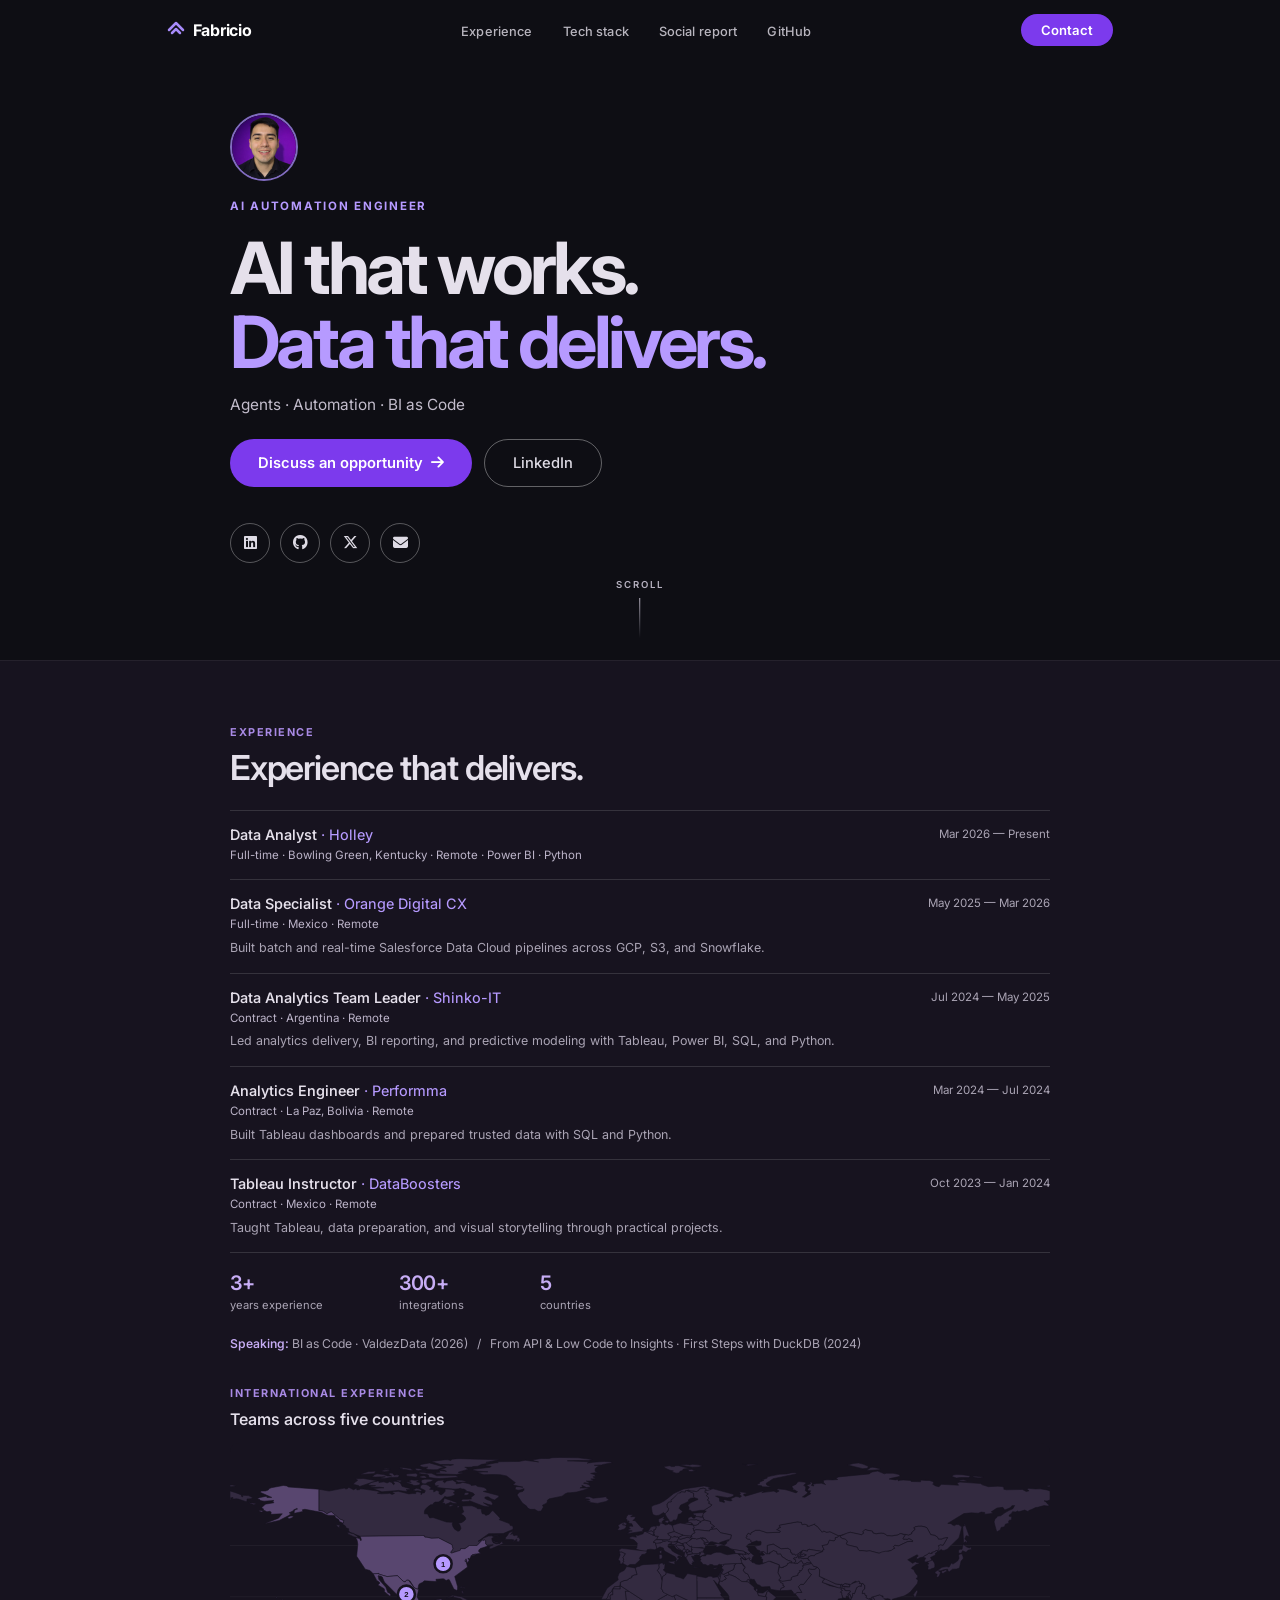
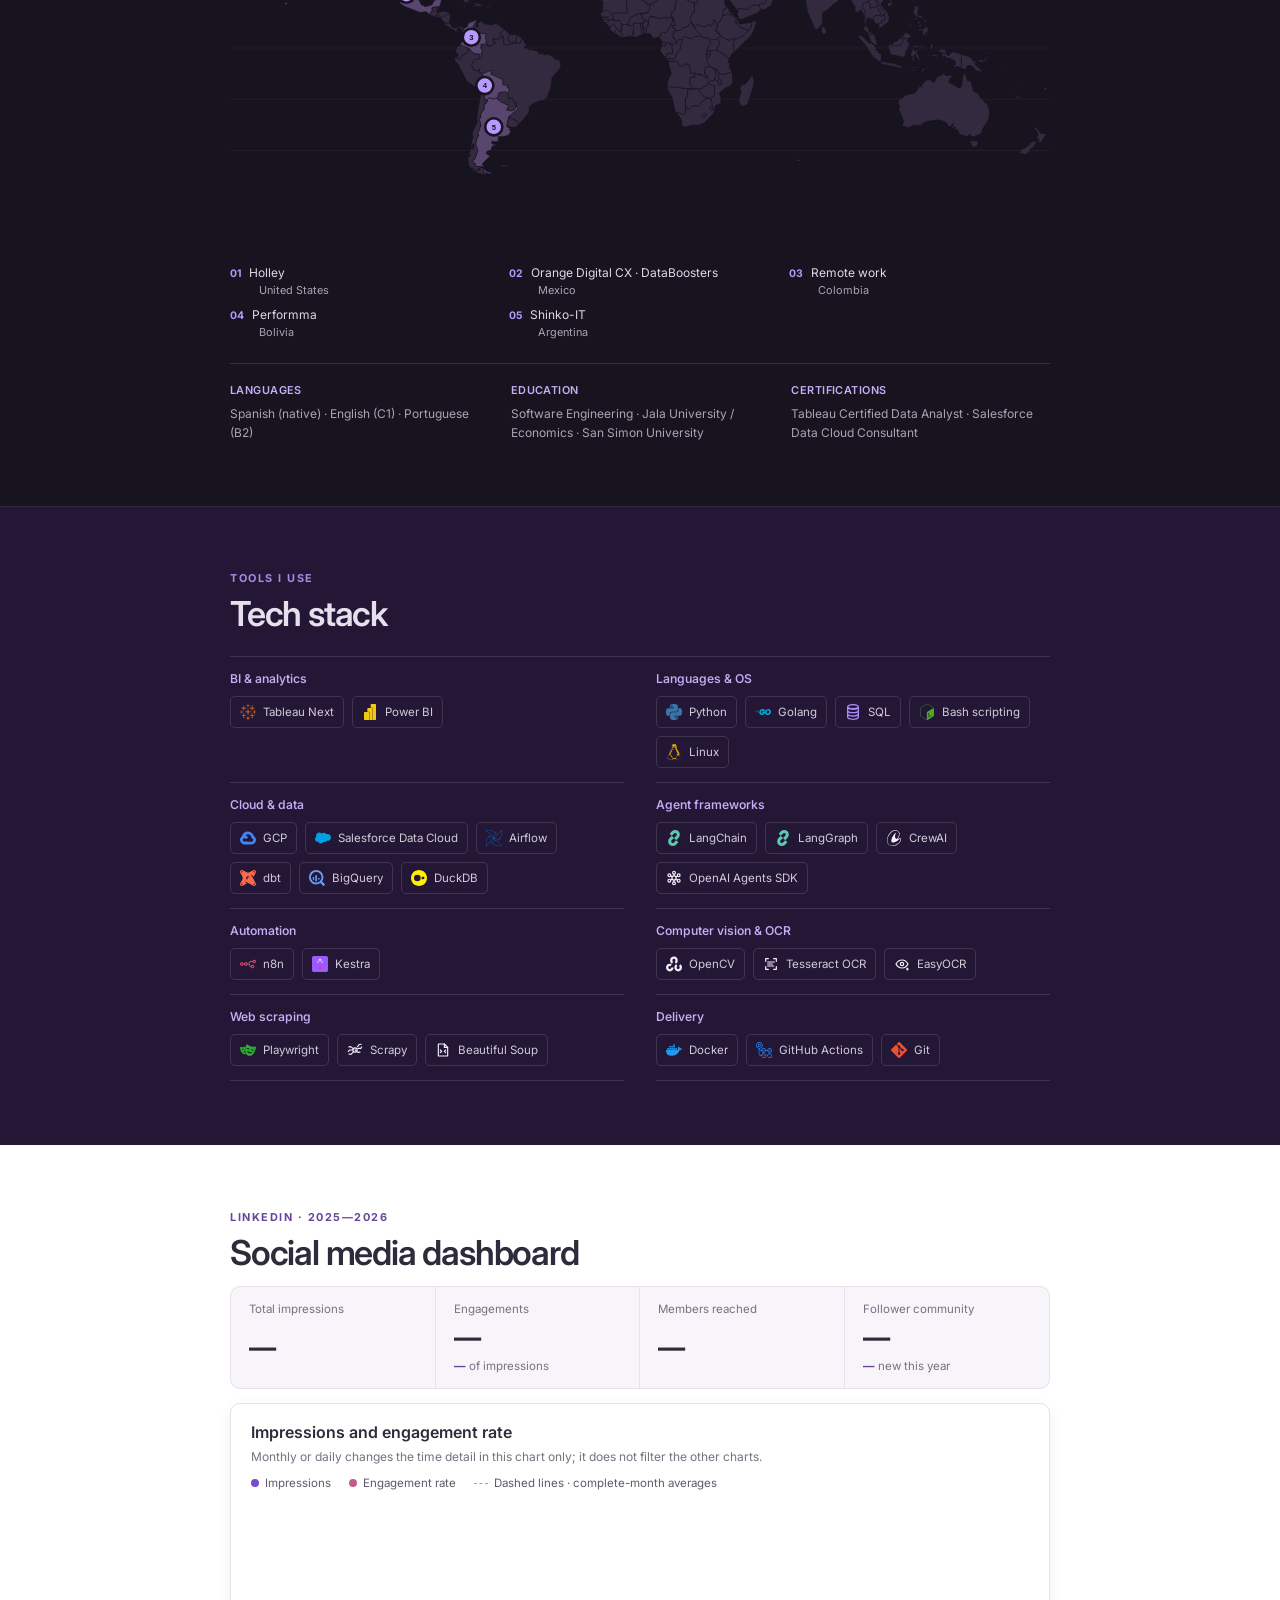
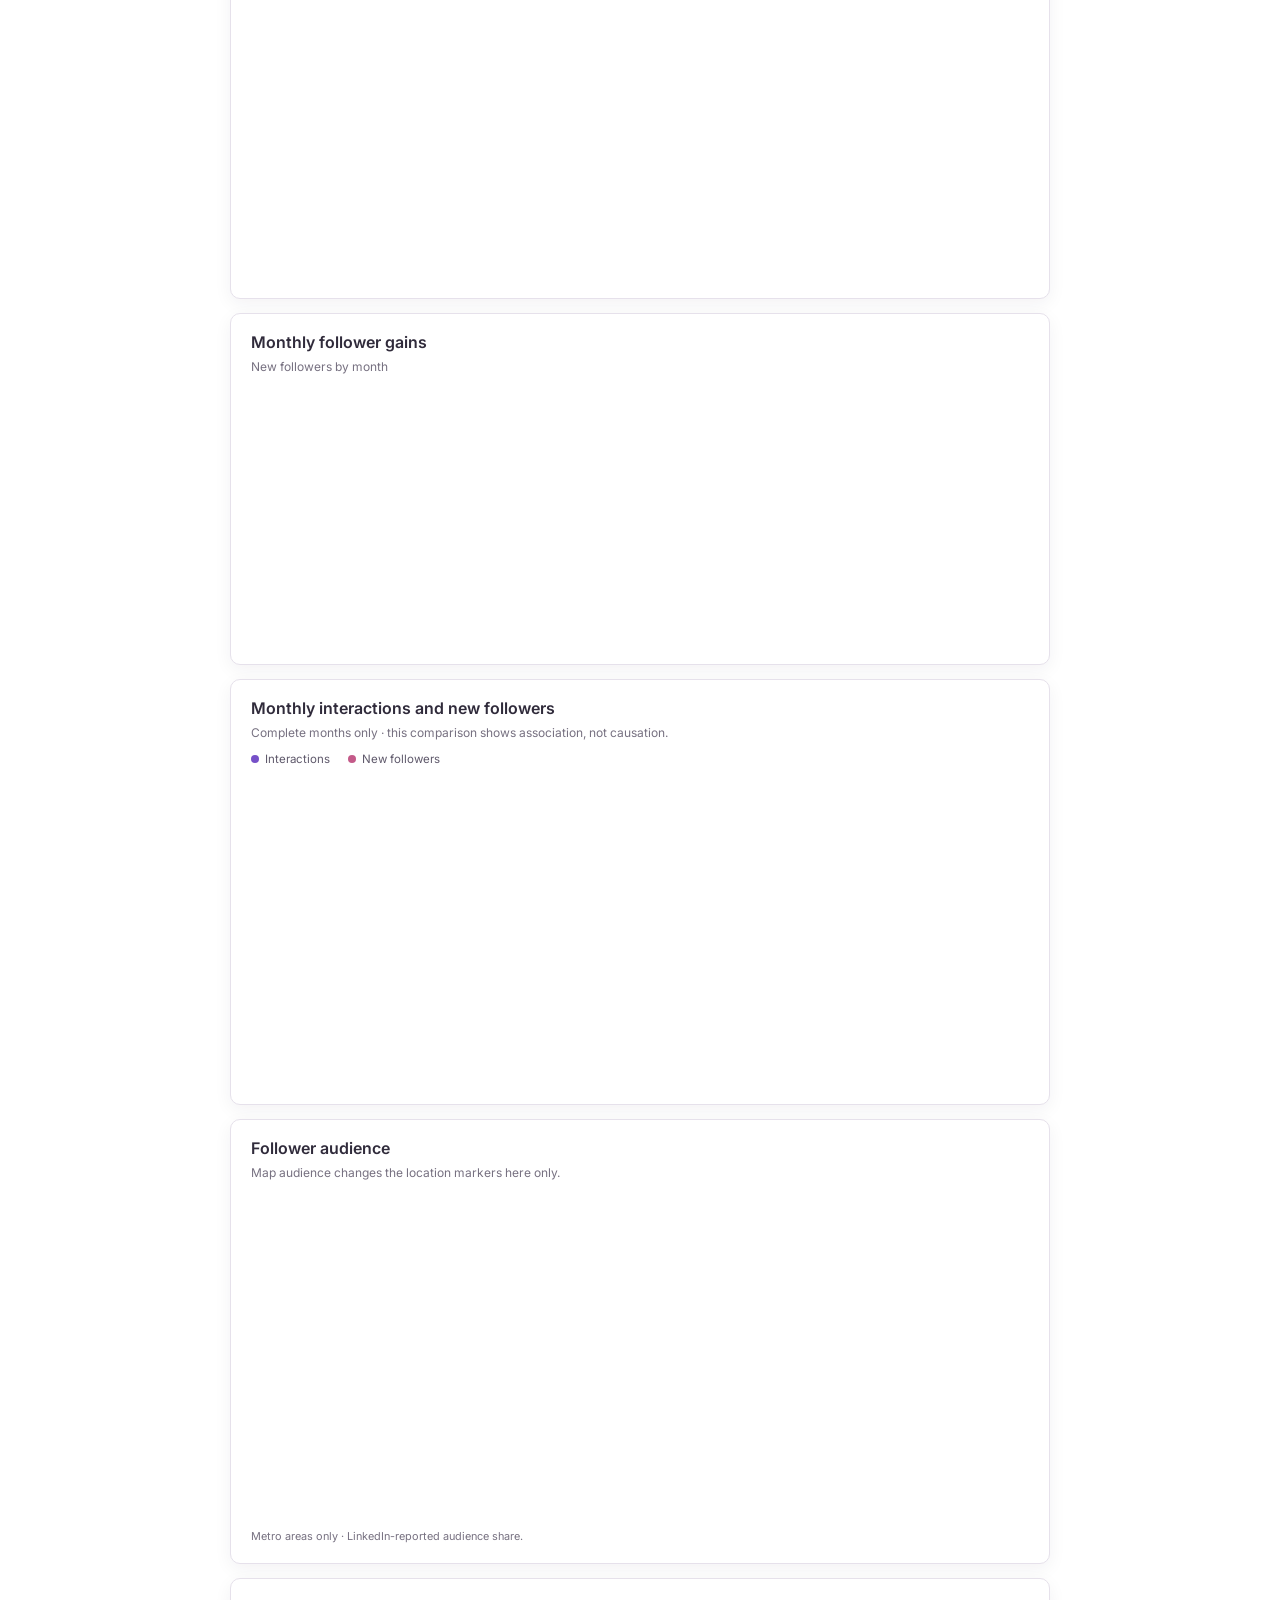
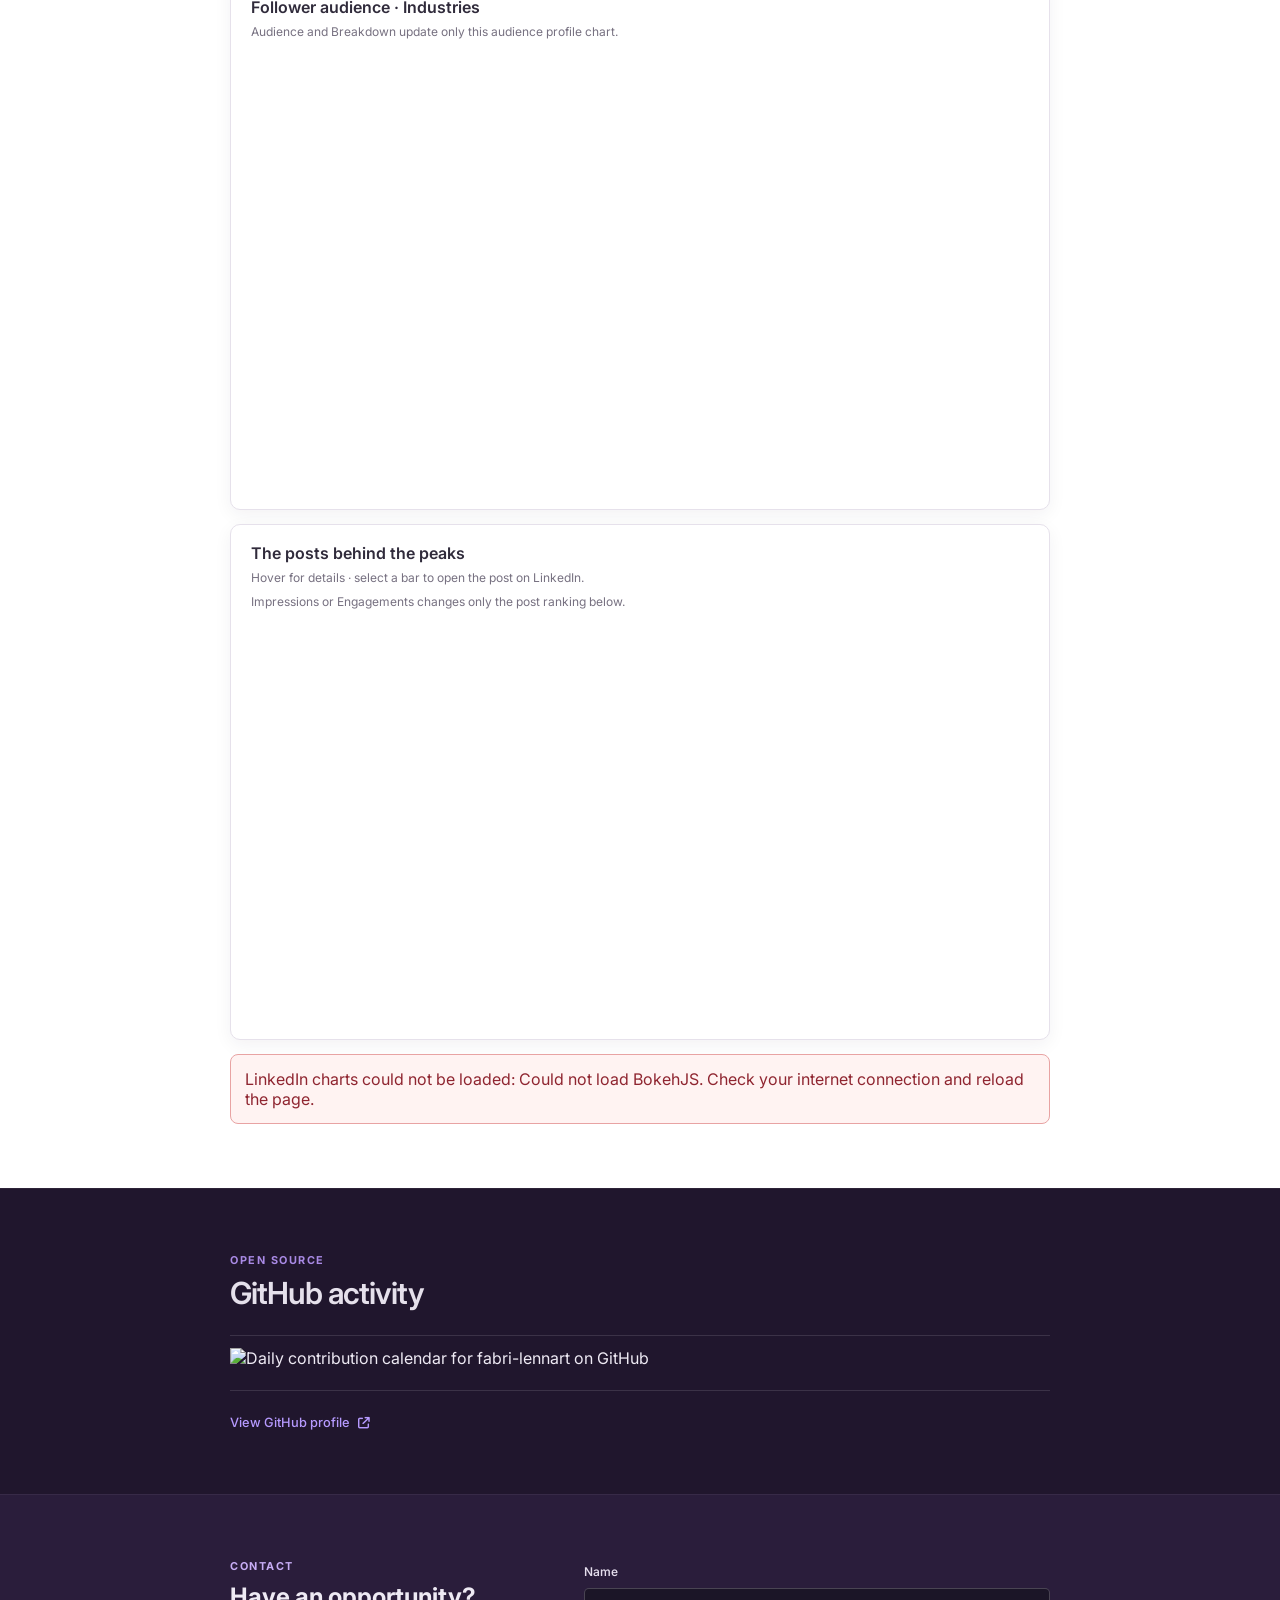
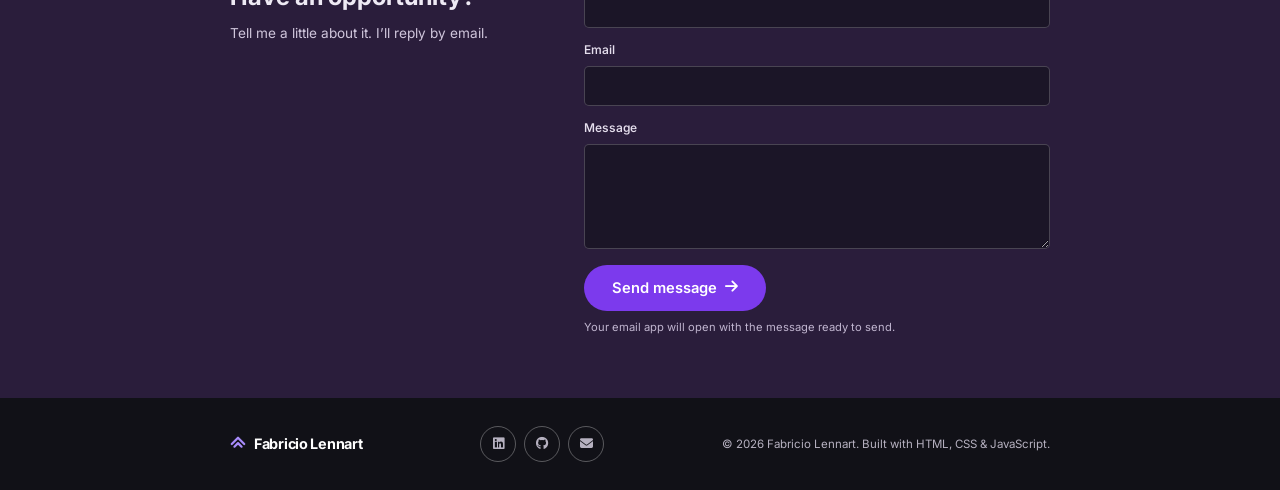
==== commit 6eb47191: "Tighten tech stack layout and align chart axes Co-authored-by: Copilot <223556219+Copilot@users.nore" ====
--- a/index.html
+++ b/index.html
@@ -195,13 +195,75 @@
           <h2>Tech stack</h2>
         </header>
         <div class="tech-groups">
-          <div class="tech-row"><h3>BI &amp; analytics</h3><div><span><img src="src/images/tech/tableau.svg" alt="" />Tableau Next</span><span><img src="src/images/tech/tableau.svg" alt="" />Tableau</span><span><img src="src/images/tech/powerbi.svg" alt="" />Power BI</span><span><img src="src/images/tech/looker.svg" alt="" />Looker</span></div></div>
-          <div class="tech-row"><h3>Cloud &amp; data</h3><div><span><img src="src/images/tech/googlecloud.svg" alt="" />GCP</span><span><img src="src/images/tech/apacheairflow.svg" alt="" />Airflow</span><span><img src="src/images/tech/dbt.svg" alt="" />dbt</span><span><img src="src/images/tech/googlebigquery.svg" alt="" />BigQuery</span><span><img src="src/images/tech/python.svg" alt="" />Python</span><span><img src="src/images/tech/sql.svg" alt="" />SQL</span><span><img src="src/images/tech/apachekafka.svg" alt="" />Kafka</span></div></div>
-          <div class="tech-row"><h3>Automation</h3><div><span><img src="src/images/tech/n8n.svg" alt="" />n8n</span><span><img src="src/images/tech/playwright.svg" alt="" />Playwright</span><span><img src="src/images/tech/kestra.svg" alt="" />Kestra</span></div></div>
-          <div class="tech-row"><h3>AI agents</h3><div><span><img src="src/images/tech/langchain.svg" alt="" />LangChain</span><span><img src="src/images/tech/scikitlearn.svg" alt="" />RAG &amp; ML</span><span class="tech-tag">Agent skills</span><span class="tech-tag">Graph engineering</span><span class="tech-tag">Loop engineering</span></div></div>
-          <div class="tech-row"><h3>Delivery</h3><div><span><img src="src/images/tech/docker.svg" alt="" />Docker</span><span><img src="src/images/tech/githubactions.svg" alt="" />GitHub Actions</span><span><img src="src/images/tech/git.svg" alt="" />Git</span></div></div>
-        </div>
-        <p class="tech-note">BI as code</p>
+          <div class="tech-row">
+            <h3>BI &amp; analytics</h3>
+            <div>
+              <span><img src="src/images/tech/tableau.svg" alt="" />Tableau Next</span>
+              <span><img src="src/images/tech/powerbi.svg" alt="" />Power BI</span>
+            </div>
+          </div>
+          <div class="tech-row">
+            <h3>Languages &amp; OS</h3>
+            <div>
+              <span><img src="src/images/tech/python.svg" alt="" />Python</span>
+              <span><img src="src/images/tech/go.svg" alt="" />Golang</span>
+              <span><img src="src/images/tech/sql.svg" alt="" />SQL</span>
+              <span><img src="src/images/tech/gnubash.svg" alt="" />Bash scripting</span>
+              <span><img src="src/images/tech/linux.svg" alt="" />Linux</span>
+            </div>
+          </div>
+          <div class="tech-row">
+            <h3>Cloud &amp; data</h3>
+            <div>
+              <span><img src="src/images/tech/googlecloud.svg" alt="" />GCP</span>
+              <span><img src="src/images/tech/salesforce.svg" alt="" />Salesforce Data Cloud</span>
+              <span><img src="src/images/tech/apacheairflow.svg" alt="" />Airflow</span>
+              <span><img src="src/images/tech/dbt.svg" alt="" />dbt</span>
+              <span><img src="src/images/tech/googlebigquery.svg" alt="" />BigQuery</span>
+              <span><img src="src/images/tech/duckdb.svg" alt="" />DuckDB</span>
+            </div>
+          </div>
+          <div class="tech-row">
+            <h3>Agent frameworks</h3>
+            <div>
+              <span><img src="src/images/tech/langchain.svg" alt="" />LangChain</span>
+              <span><img src="src/images/tech/langchain.svg" alt="" />LangGraph</span>
+              <span><img src="src/images/tech/crewai.svg" alt="" />CrewAI</span>
+              <span><img src="src/images/tech/agent-sdk.svg" alt="" />OpenAI Agents SDK</span>
+            </div>
+          </div>
+          <div class="tech-row">
+            <h3>Automation</h3>
+            <div>
+              <span><img src="src/images/tech/n8n.svg" alt="" />n8n</span>
+              <span><img src="src/images/tech/kestra.svg" alt="" />Kestra</span>
+            </div>
+          </div>
+          <div class="tech-row">
+            <h3>Computer vision &amp; OCR</h3>
+            <div>
+              <span><img src="src/images/tech/opencv.svg" alt="" />OpenCV</span>
+              <span><img src="src/images/tech/tesseract-ocr.svg" alt="" />Tesseract OCR</span>
+              <span><img src="src/images/tech/easyocr.svg" alt="" />EasyOCR</span>
+            </div>
+          </div>
+          <div class="tech-row">
+            <h3>Web scraping</h3>
+            <div>
+              <span><img src="src/images/tech/playwright.svg" alt="" />Playwright</span>
+              <span><img src="src/images/tech/scrapy.svg" alt="" />Scrapy</span>
+              <span><img src="src/images/tech/beautifulsoup.svg" alt="" />Beautiful Soup</span>
+            </div>
+          </div>
+          <div class="tech-row">
+            <h3>Delivery</h3>
+            <div>
+              <span><img src="src/images/tech/docker.svg" alt="" />Docker</span>
+              <span><img src="src/images/tech/githubactions.svg" alt="" />GitHub Actions</span>
+              <span><img src="src/images/tech/git.svg" alt="" />Git</span>
+            </div>
+          </div>
+        </div>
       </div>
     </section>
 
@@ -600,7 +662,6 @@
             <div class="icon-grid">
               <div class="icon-item"><img class="tech-icon" src="src/images/tech/tableau.svg" alt="" /><p>Tableau</p></div>
               <div class="icon-item"><img class="tech-icon" src="src/images/tech/powerbi.svg" alt="" /><p>Power BI</p></div>
-              <div class="icon-item"><img class="tech-icon" src="src/images/tech/looker.svg" alt="" /><p>Looker</p></div>
               <div class="icon-item"><i class="fa-solid fa-chart-line tech-fa"></i><p>evidence.dev</p></div>
               <div class="icon-item"><img class="tech-icon" src="src/images/tech/plotly.svg" alt="" /><p>Plotly</p></div>
               <div class="icon-item"><img class="tech-icon" src="src/images/tech/googleanalytics.svg" alt="" /><p>GA4</p></div>
--- a/src/styles/styles.css
+++ b/src/styles/styles.css
@@ -1620,17 +1620,19 @@
   letter-spacing: .04em;
   text-transform: uppercase;
 }
-.tech-groups { border-top: 1px solid rgba(255,255,255,.13); }
+.tech-groups {
+  display: grid;
+  grid-template-columns: repeat(2, minmax(0, 1fr));
+  column-gap: 32px;
+  border-top: 1px solid rgba(255,255,255,.13);
+}
 .tech-row {
-  display: grid;
-  grid-template-columns: 155px 1fr;
-  align-items: start;
-  gap: 18px;
-  padding: 16px 0;
+  min-width: 0;
+  padding: 14px 0;
   border-bottom: 1px solid rgba(255,255,255,.13);
 }
 .tech-row h3 {
-  padding-top: 5px;
+  margin-bottom: 10px;
   color: #c7adf5;
   font-size: .76rem;
   font-weight: 550;
@@ -1664,6 +1666,9 @@
   .experience-facts p { display: grid; grid-template-columns: 105px 1fr; gap: 8px; }
   .experience-facts strong { margin: 0; }
   .location-legend { grid-template-columns: repeat(2, minmax(0, 1fr)); }
-  .tech-row { grid-template-columns: 1fr; gap: 9px; }
   .country-list { font-size: .69rem; }
 }
+
+@media (max-width: 760px) {
+  .tech-groups { grid-template-columns: 1fr; }
+}
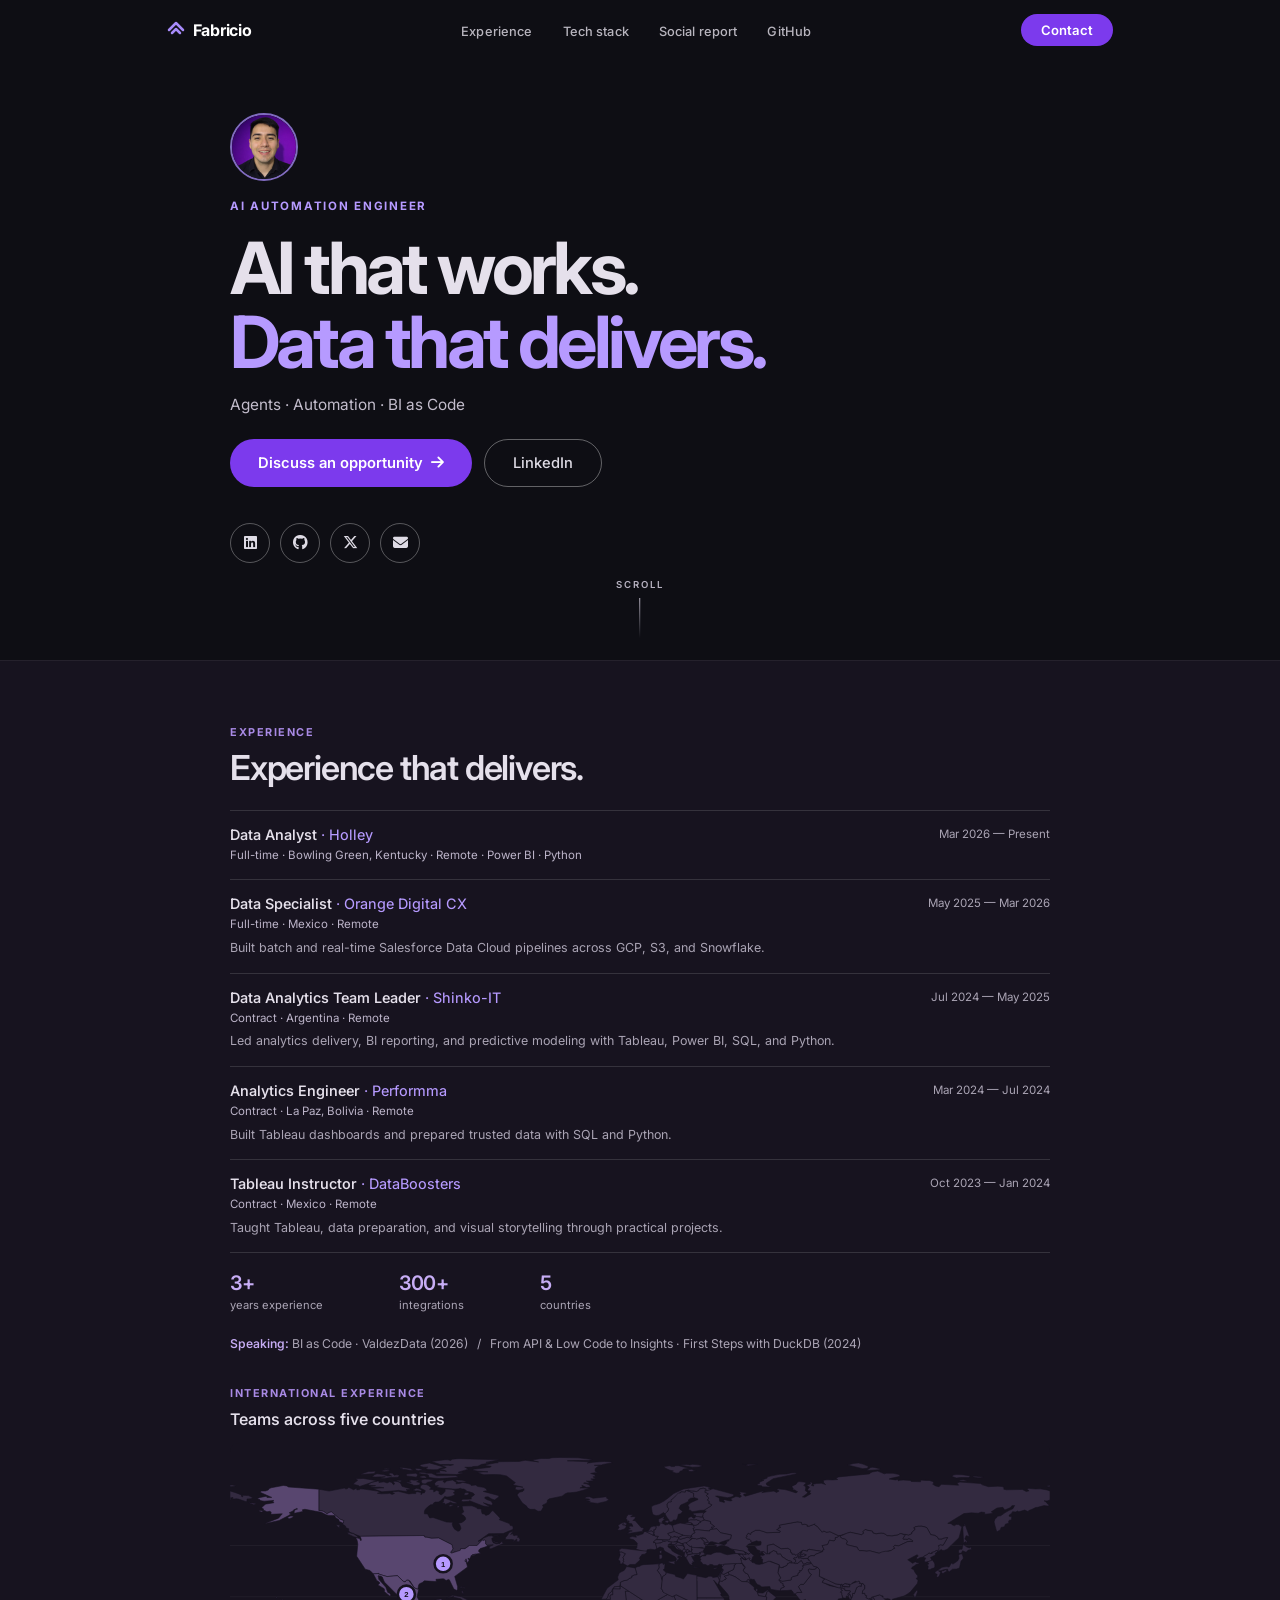
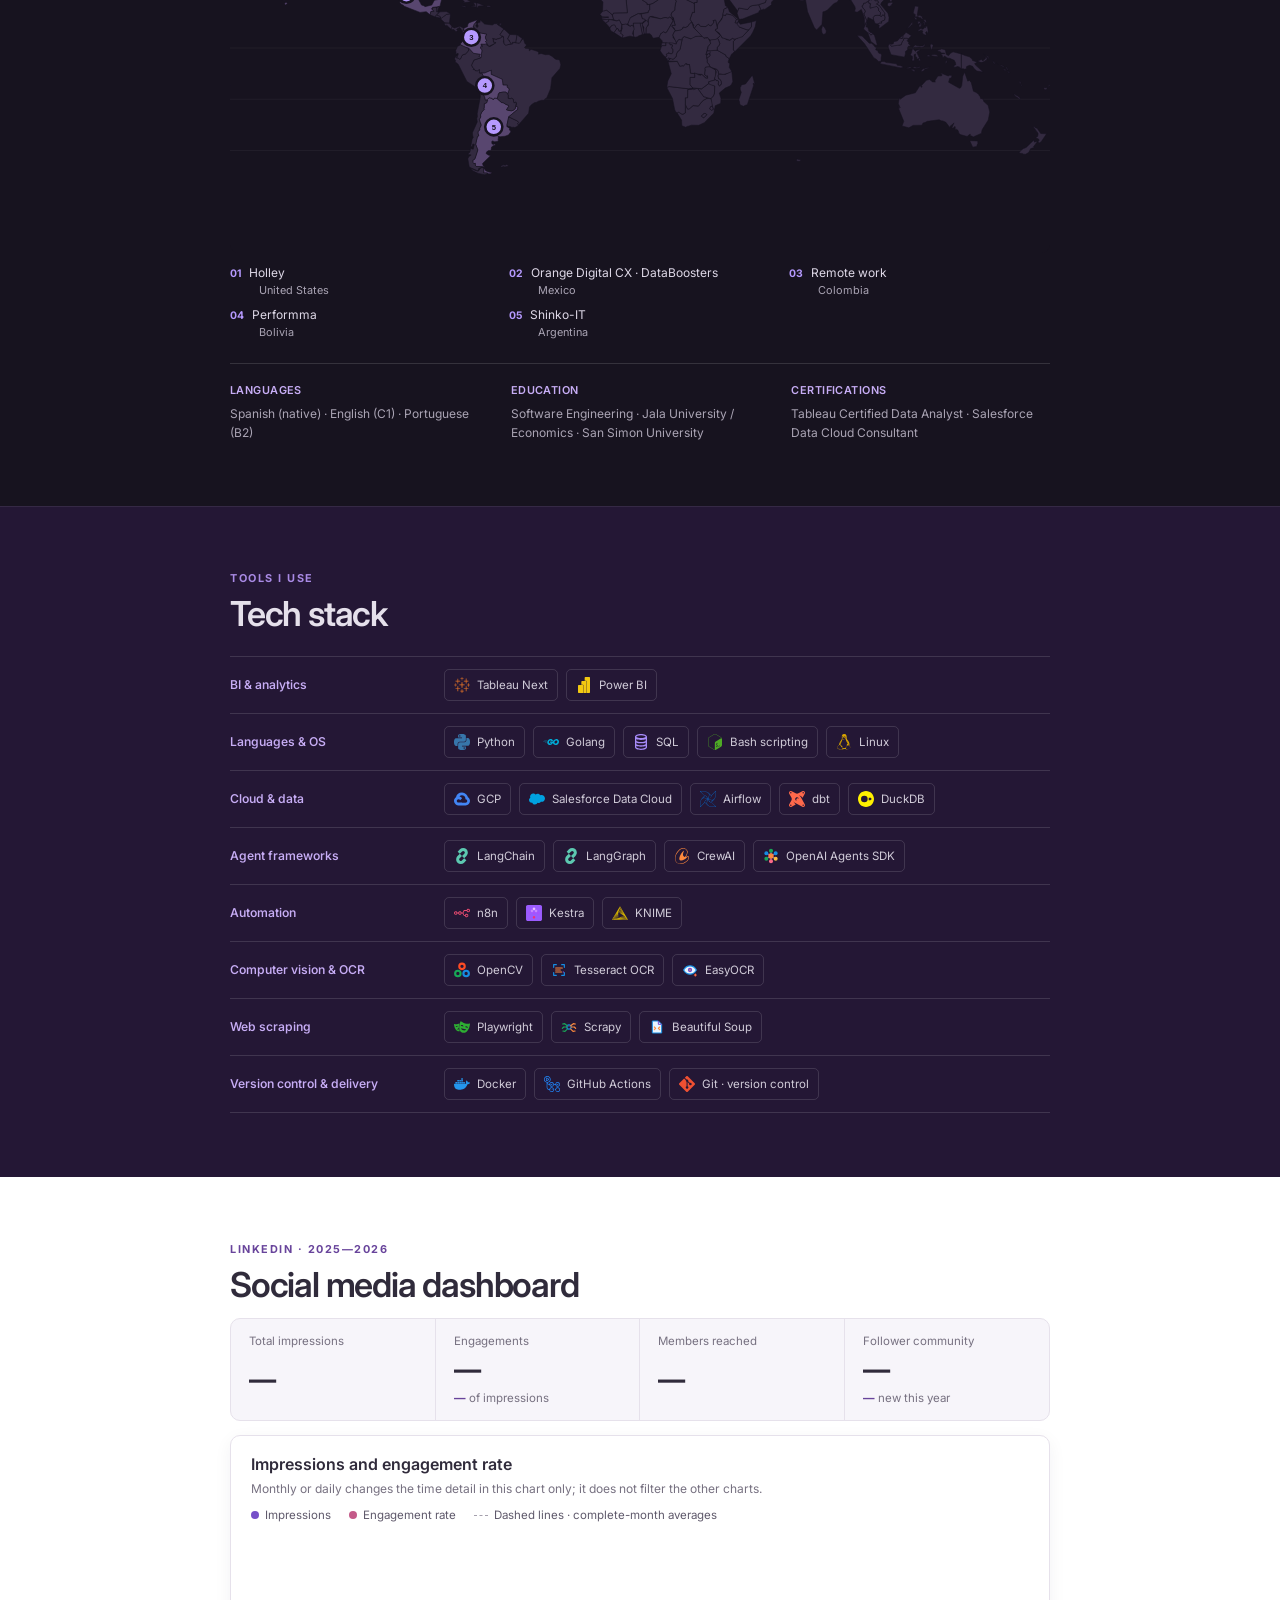
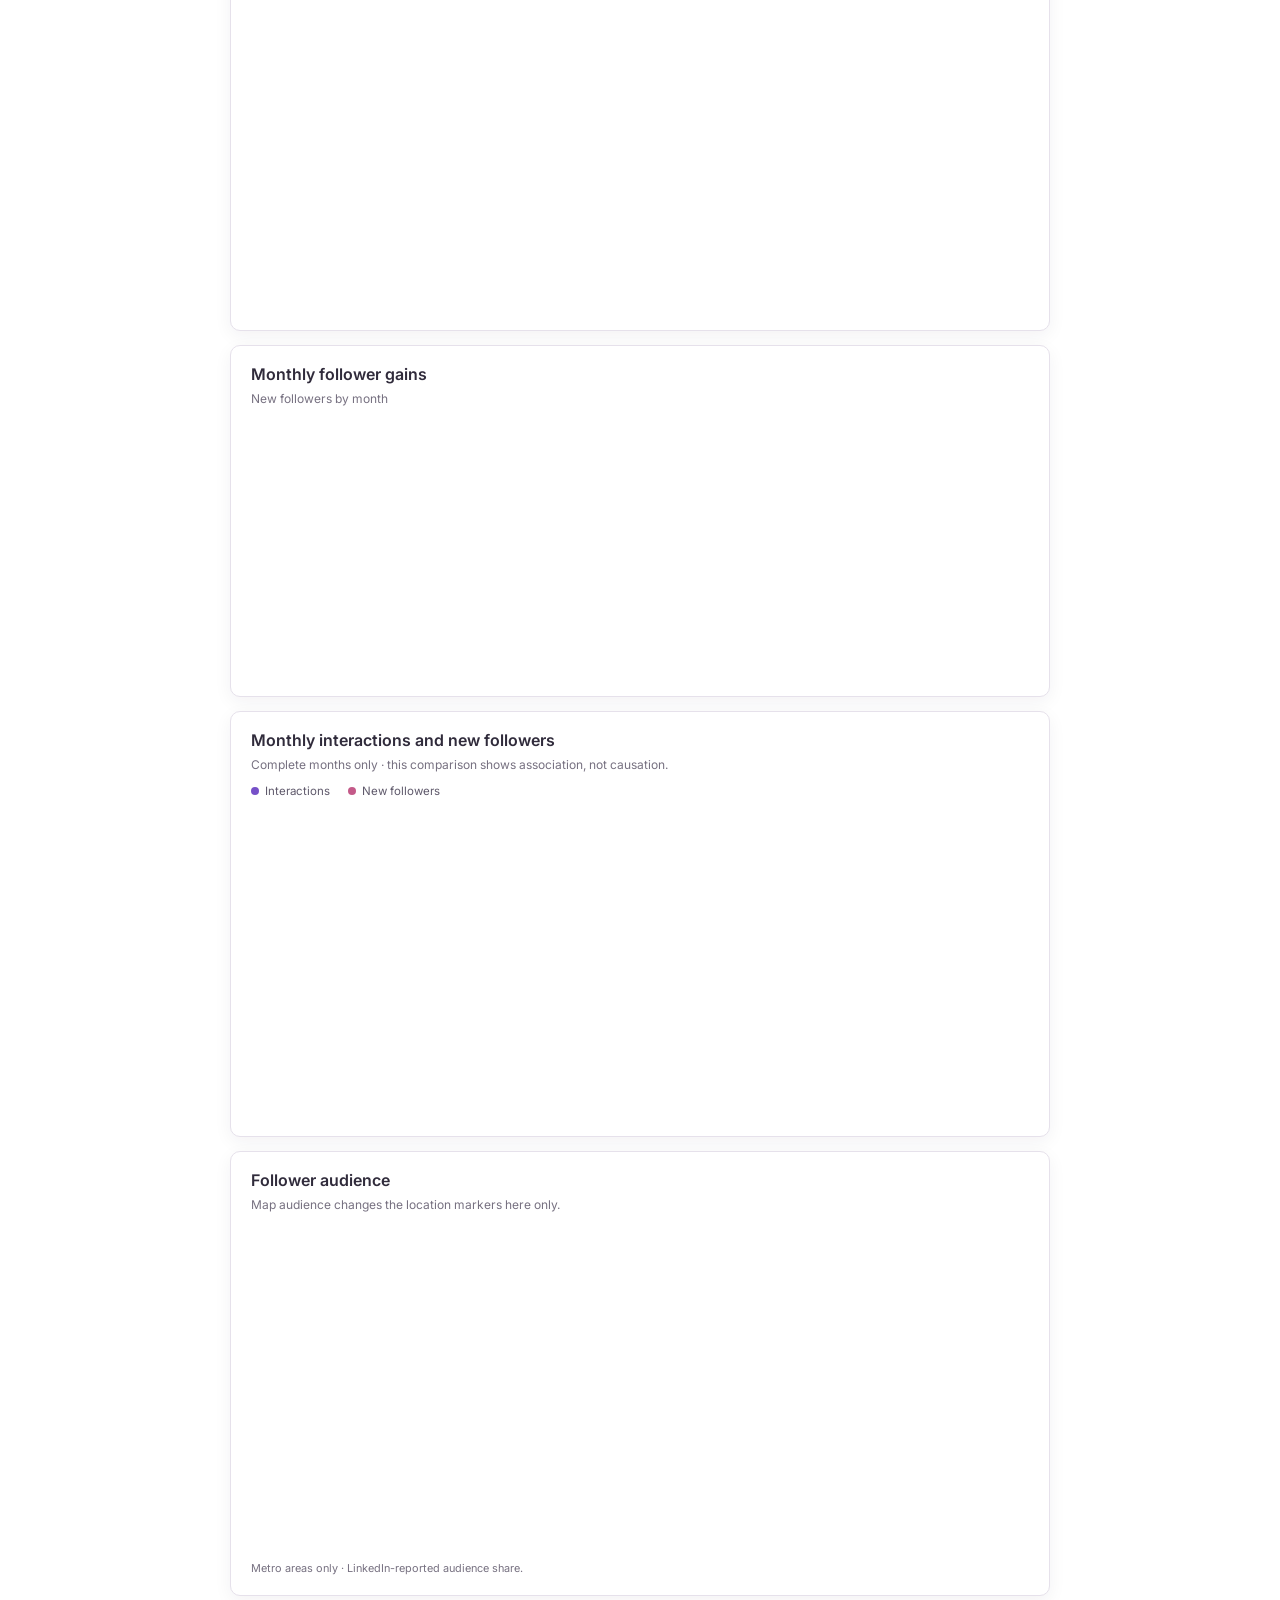
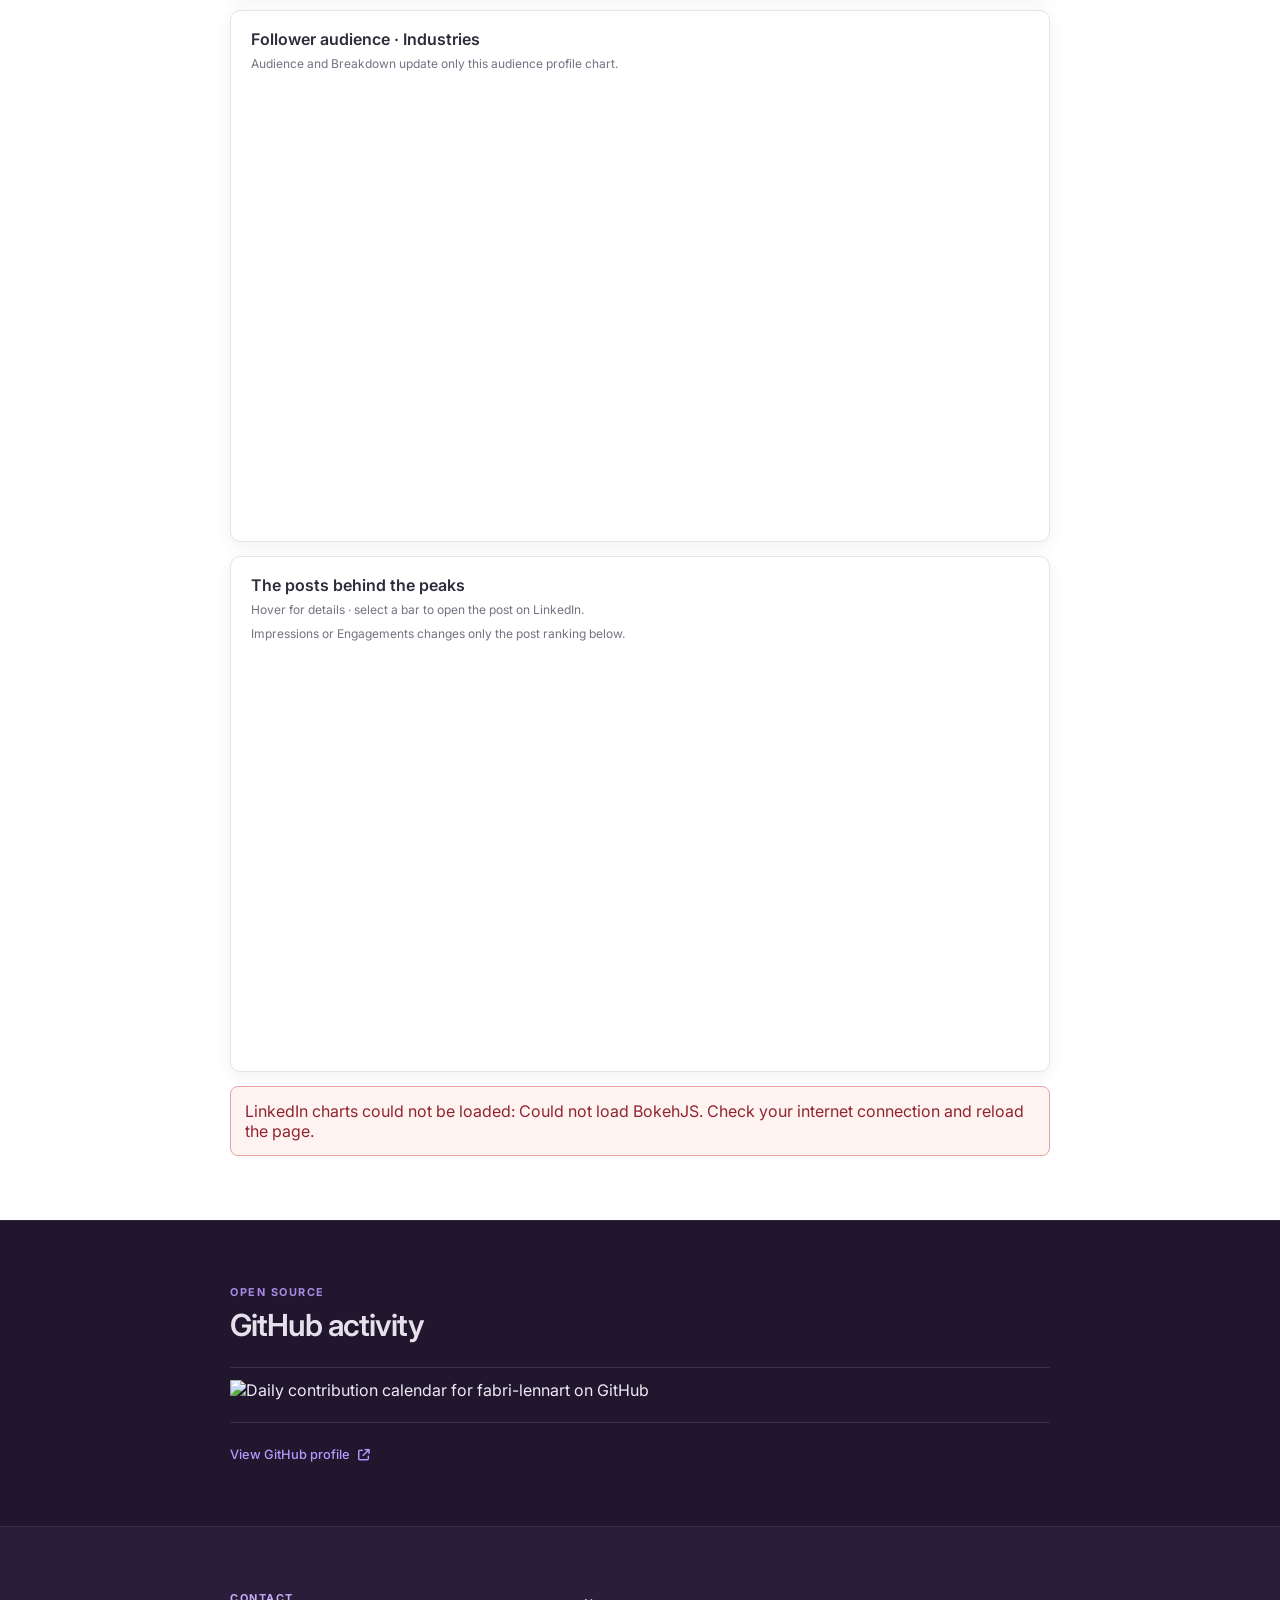
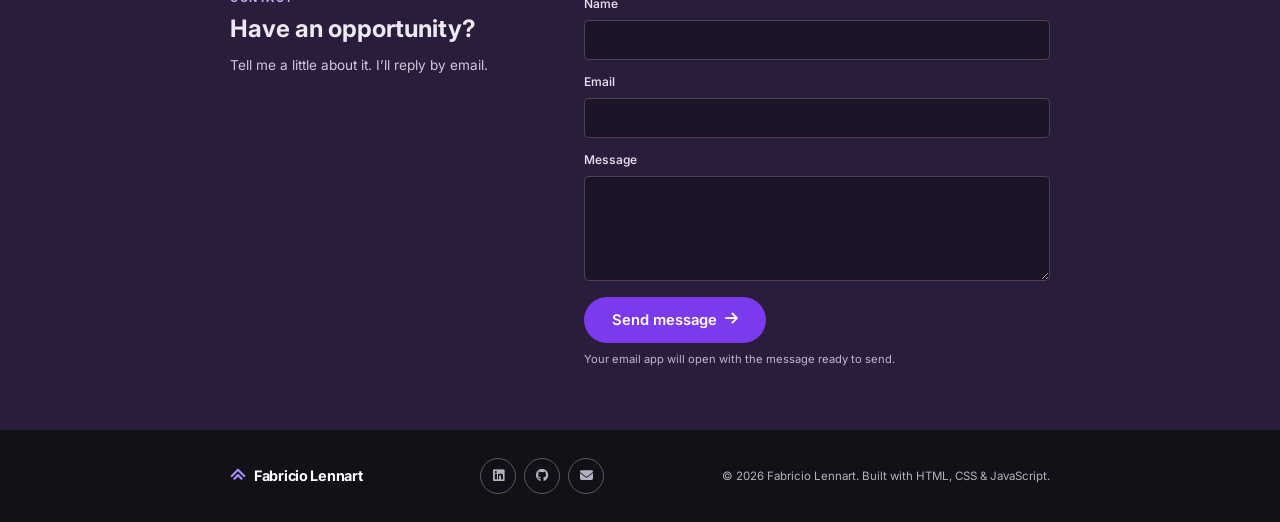
==== commit 1c409f9e: "Refine tech stack layout and icons Use one horizontal row per technology category, remove BigQuery f" ====
--- a/index.html
+++ b/index.html
@@ -219,7 +219,6 @@
               <span><img src="src/images/tech/salesforce.svg" alt="" />Salesforce Data Cloud</span>
               <span><img src="src/images/tech/apacheairflow.svg" alt="" />Airflow</span>
               <span><img src="src/images/tech/dbt.svg" alt="" />dbt</span>
-              <span><img src="src/images/tech/googlebigquery.svg" alt="" />BigQuery</span>
               <span><img src="src/images/tech/duckdb.svg" alt="" />DuckDB</span>
             </div>
           </div>
@@ -237,6 +236,7 @@
             <div>
               <span><img src="src/images/tech/n8n.svg" alt="" />n8n</span>
               <span><img src="src/images/tech/kestra.svg" alt="" />Kestra</span>
+              <span><img src="src/images/tech/knime.svg" alt="" />KNIME</span>
             </div>
           </div>
           <div class="tech-row">
@@ -256,11 +256,11 @@
             </div>
           </div>
           <div class="tech-row">
-            <h3>Delivery</h3>
+            <h3>Version control &amp; delivery</h3>
             <div>
               <span><img src="src/images/tech/docker.svg" alt="" />Docker</span>
               <span><img src="src/images/tech/githubactions.svg" alt="" />GitHub Actions</span>
-              <span><img src="src/images/tech/git.svg" alt="" />Git</span>
+              <span><img src="src/images/tech/git.svg" alt="" />Git · version control</span>
             </div>
           </div>
         </div>
@@ -629,7 +629,6 @@
             <h3 class="stack-group-title">Data engineering</h3>
             <div class="icon-grid">
               <div class="icon-item"><img class="tech-icon" src="src/images/tech/googlecloud.svg" alt="" /><p>Google Cloud</p></div>
-              <div class="icon-item"><img class="tech-icon" src="src/images/tech/googlebigquery.svg" alt="" /><p>BigQuery</p></div>
               <div class="icon-item"><img class="tech-icon" src="src/images/tech/snowflake.svg" alt="" /><p>Snowflake</p></div>
               <div class="icon-item"><img class="tech-icon" src="src/images/tech/apacheairflow.svg" alt="" /><p>Airflow</p></div>
               <div class="icon-item"><img class="tech-icon" src="src/images/tech/kestra.svg" alt="" /><p>Kestra</p></div>
--- a/src/styles/styles.css
+++ b/src/styles/styles.css
@@ -1621,18 +1621,20 @@
   text-transform: uppercase;
 }
 .tech-groups {
+  display: block;
+  border-top: 1px solid rgba(255,255,255,.13);
+}
+.tech-row {
   display: grid;
-  grid-template-columns: repeat(2, minmax(0, 1fr));
-  column-gap: 32px;
-  border-top: 1px solid rgba(255,255,255,.13);
-}
-.tech-row {
+  grid-template-columns: 190px minmax(0, 1fr);
+  align-items: center;
+  column-gap: 24px;
   min-width: 0;
-  padding: 14px 0;
+  padding: 12px 0;
   border-bottom: 1px solid rgba(255,255,255,.13);
 }
 .tech-row h3 {
-  margin-bottom: 10px;
+  margin: 0;
   color: #c7adf5;
   font-size: .76rem;
   font-weight: 550;
@@ -1670,5 +1672,8 @@
 }
 
 @media (max-width: 760px) {
-  .tech-groups { grid-template-columns: 1fr; }
-}
+  .tech-row {
+    grid-template-columns: 1fr;
+    row-gap: 9px;
+  }
+}
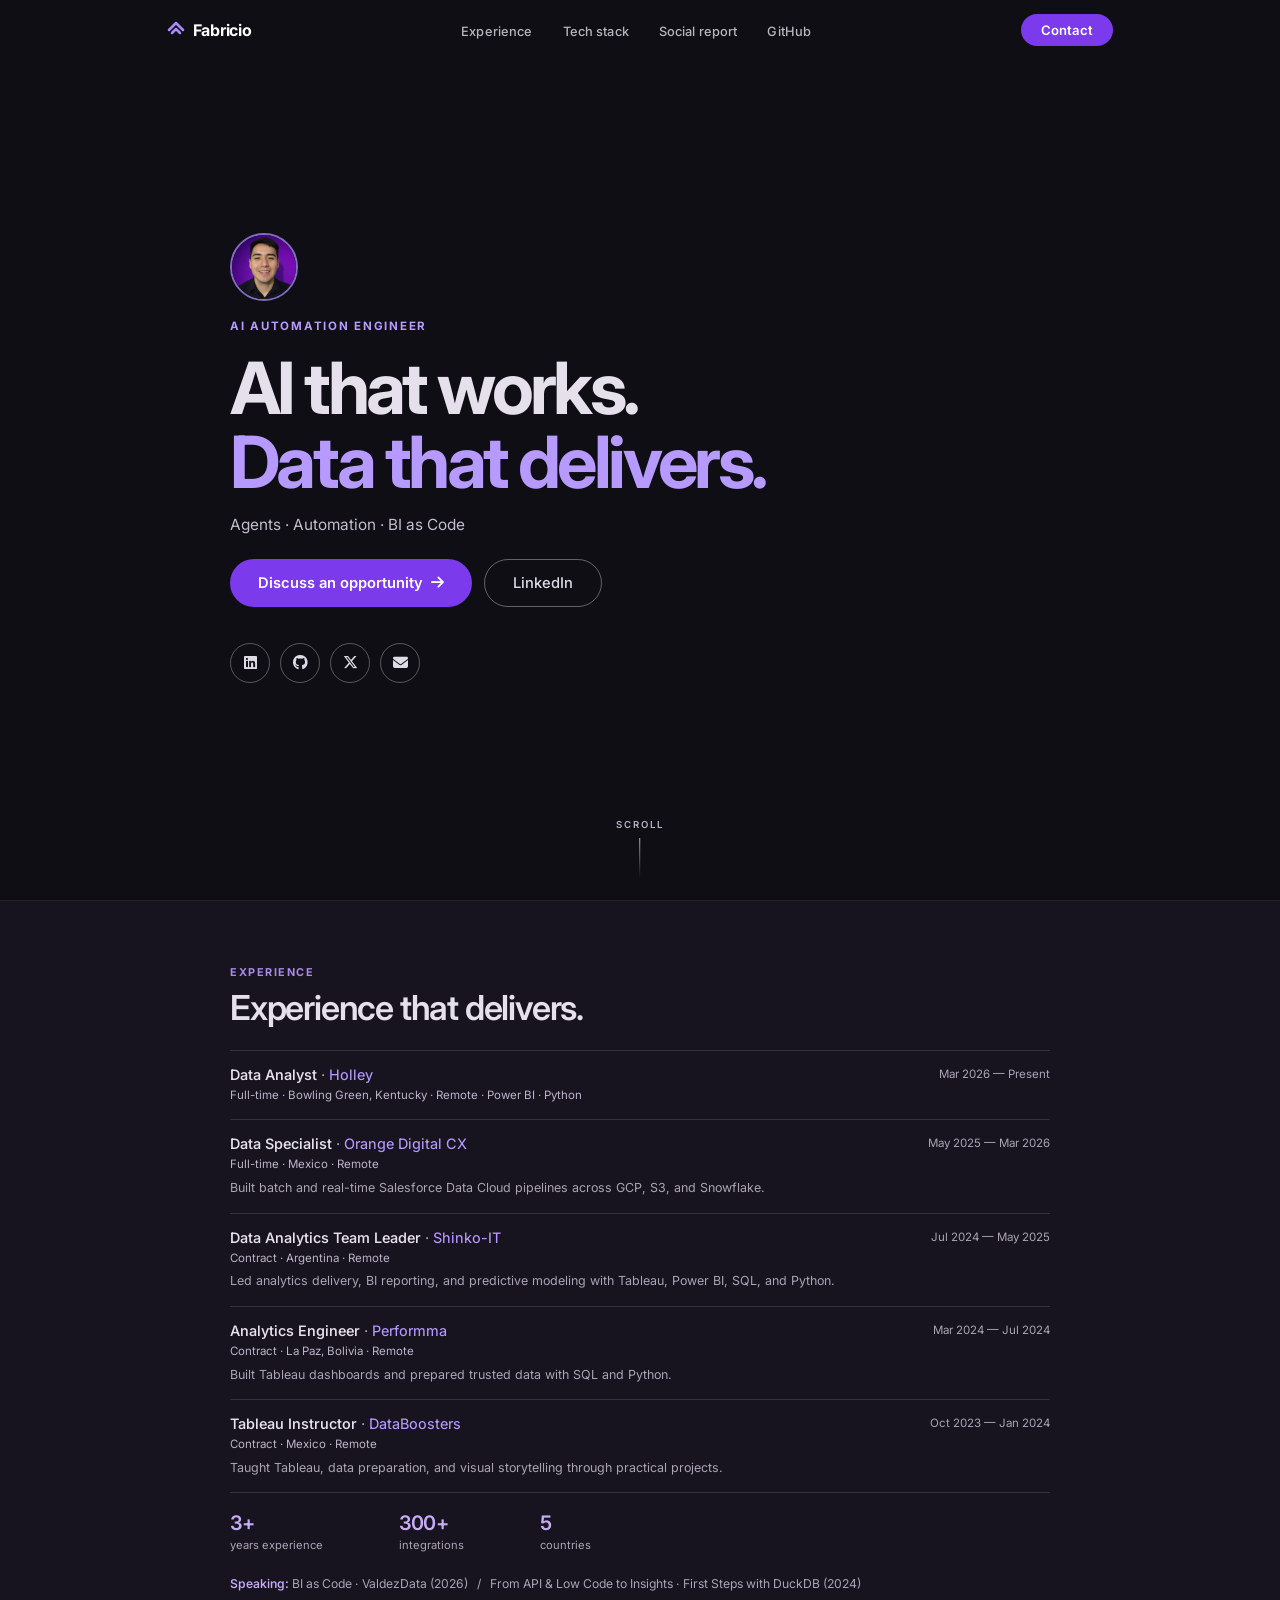
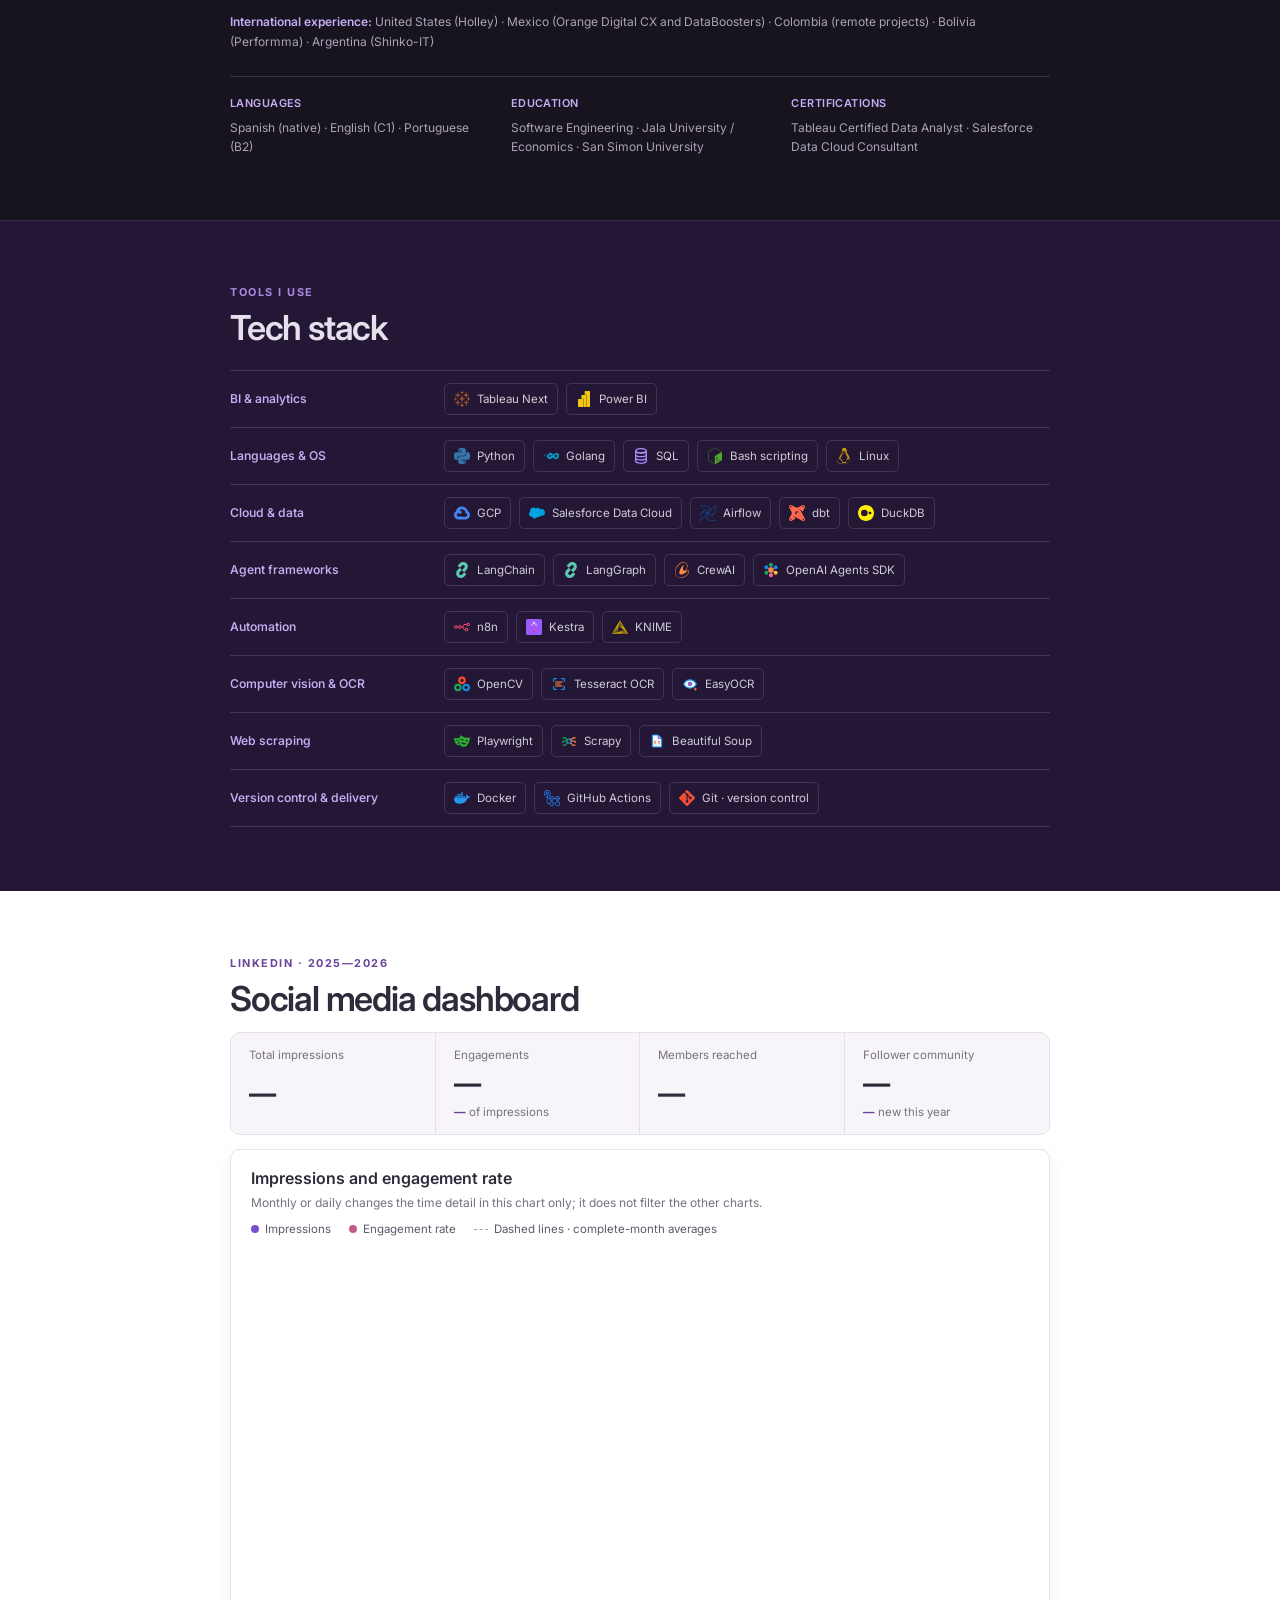
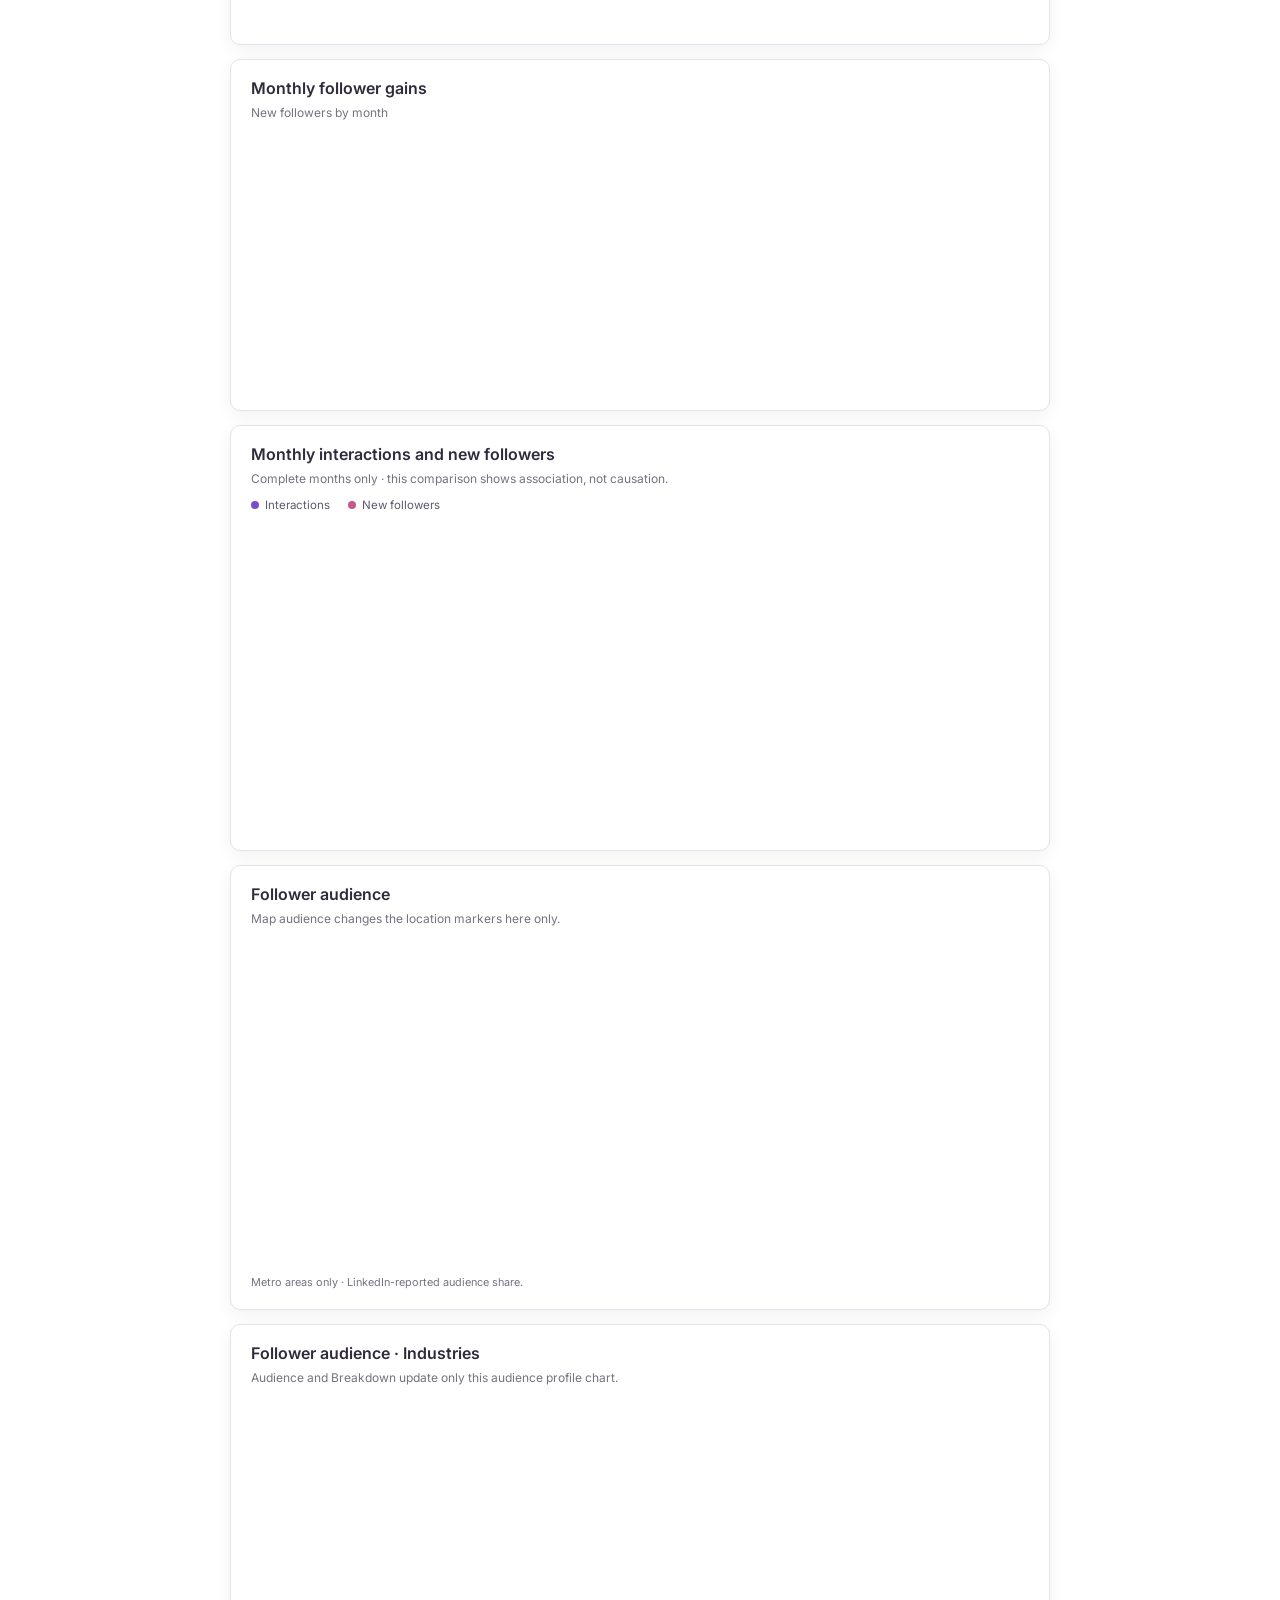
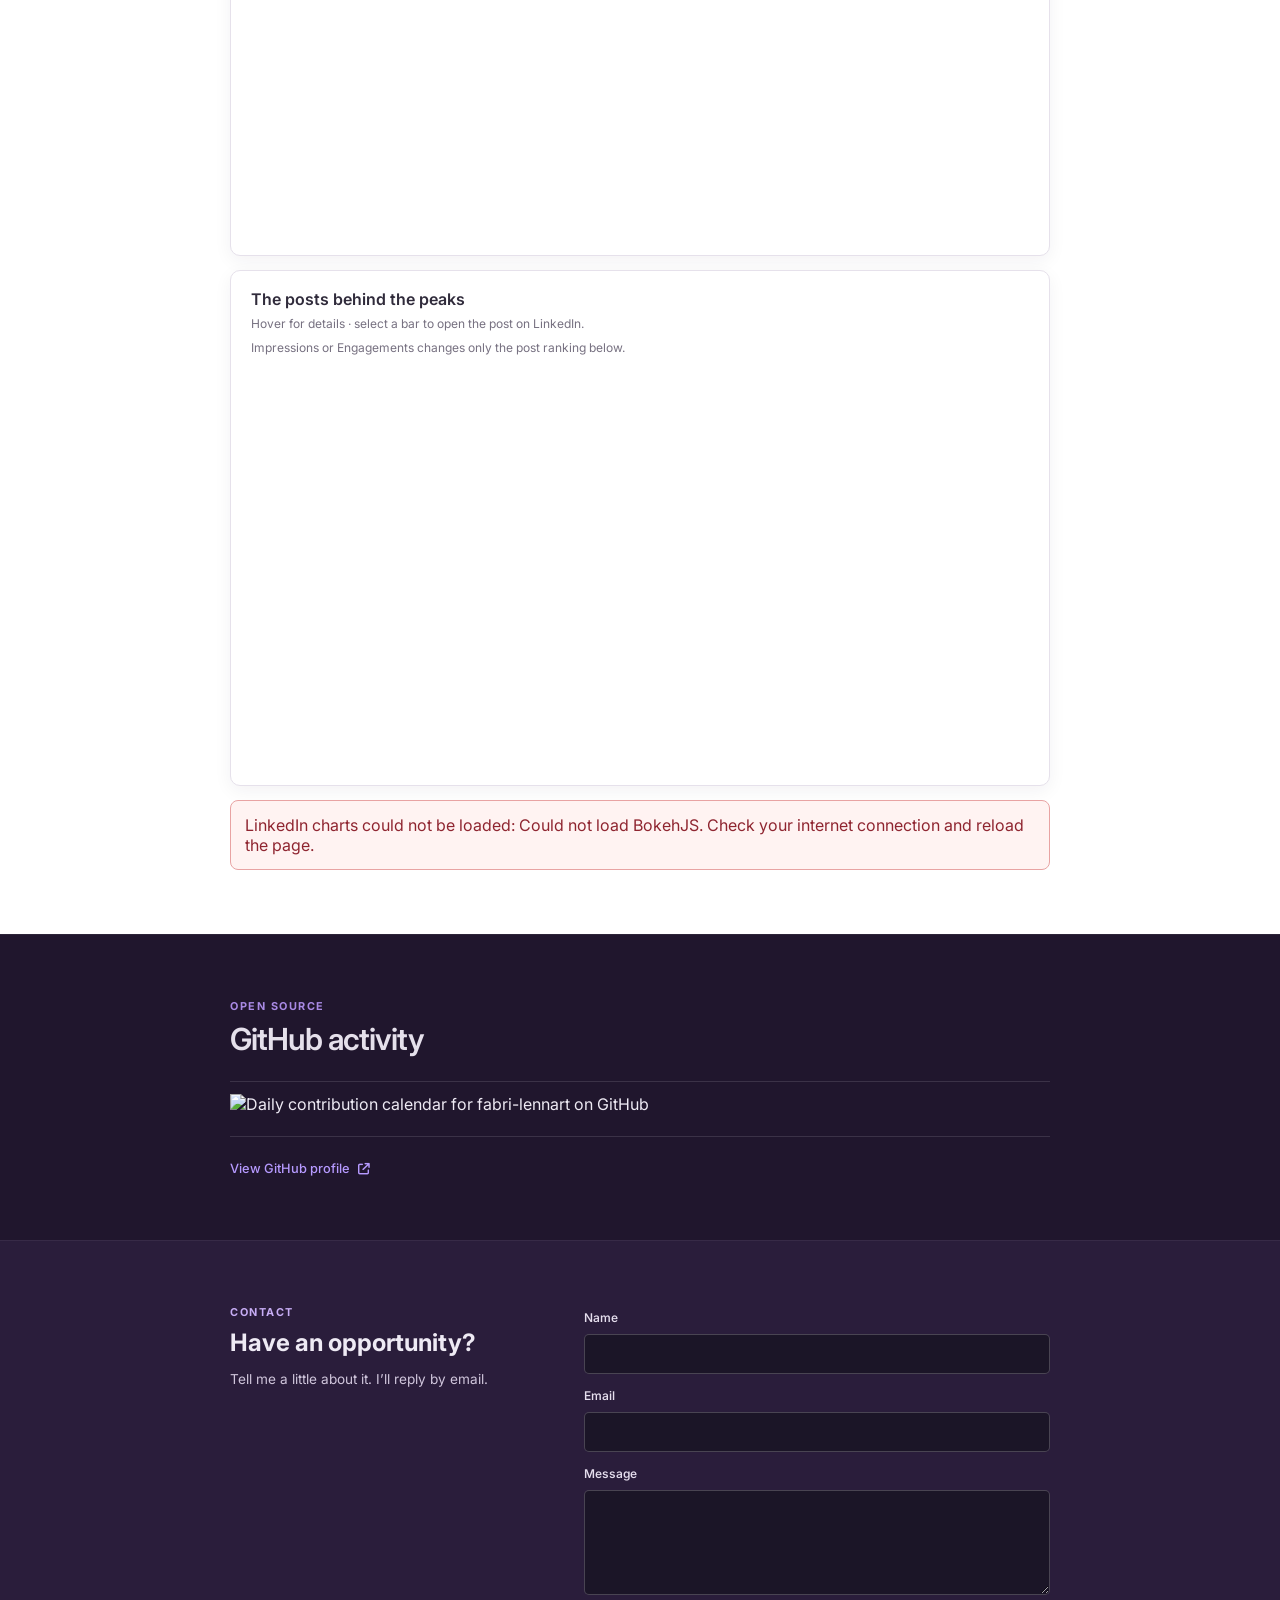
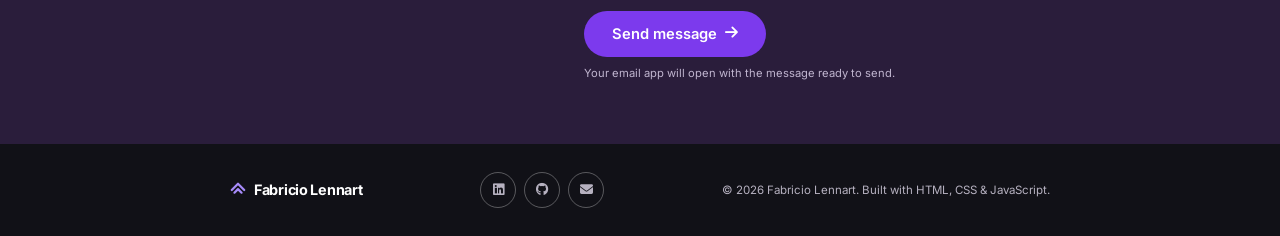
==== commit 21cd2dd1: "Expand intro and simplify experience section Make the hero fill at least one viewport, remove the ov" ====
--- a/index.html
+++ b/index.html
@@ -159,27 +159,7 @@
           <div><strong>5</strong><span>countries</span></div>
         </div>
         <p class="talks-note"><strong>Speaking:</strong> BI as Code · ValdezData (2026) &nbsp; / &nbsp; From API &amp; Low Code to Insights · First Steps with DuckDB (2024)</p>
-        <div class="experience-map-block">
-          <div class="map-heading">
-            <p class="portfolio-kicker">INTERNATIONAL EXPERIENCE</p>
-            <h3>Teams across five countries</h3>
-          </div>
-          <img
-            class="experience-map"
-            src="src/images/world-map.svg"
-            alt="World map highlighting the United States, Mexico, Colombia, Bolivia, and Argentina."
-            width="960"
-            height="480"
-            loading="lazy"
-          />
-          <ol class="location-legend">
-            <li><span>01</span> Holley <small>United States</small></li>
-            <li><span>02</span> Orange Digital CX · DataBoosters <small>Mexico</small></li>
-            <li><span>03</span> Remote work <small>Colombia</small></li>
-            <li><span>04</span> Performma <small>Bolivia</small></li>
-            <li><span>05</span> Shinko-IT <small>Argentina</small></li>
-          </ol>
-        </div>
+        <p class="experience-countries"><strong>International experience:</strong> United States (Holley) · Mexico (Orange Digital CX and DataBoosters) · Colombia (remote projects) · Bolivia (Performma) · Argentina (Shinko-IT)</p>
         <div class="experience-facts">
           <p><strong>Languages</strong> Spanish (native) · English (C1) · Portuguese (B2)</p>
           <p><strong>Education</strong> Software Engineering · Jala University / Economics · San Simon University</p>
--- a/src/styles/styles.css
+++ b/src/styles/styles.css
@@ -1219,7 +1219,7 @@
 /* ── PORTFOLIO LAYOUT ───────────────────── */
 .legacy-section { display: none; }
 #hero {
-  min-height: min(660px, 88vh);
+  min-height: max(700px, 100svh);
   padding-top: 96px;
 }
 .hero-inner { gap: 18px; }
@@ -1529,7 +1529,7 @@
   .social-chart-map { min-height: 300px; }
   .social-chart-demographic { min-height: 440px; }
   .social-chart-posts { min-height: 400px; }
-  #hero { min-height: min(690px, 94svh); }
+  #hero { min-height: max(700px, 100svh); }
   .hero-title { font-size: clamp(1.5rem, 8vw, 2.6rem); }
   .expertise-list p {
     grid-template-columns: 30px 1fr;
@@ -1560,43 +1560,15 @@
   background: #241735;
   border-top-color: rgba(255,255,255,.08);
 }
-.experience-map-block { margin-top: 32px; }
-.map-heading h3 {
-  color: #e5e0eb;
-  font-size: 1rem;
-  font-weight: 550;
-}
-.experience-map {
-  display: block;
-  width: 100%;
-  height: auto;
-  aspect-ratio: 2;
-  margin: 14px 0 10px;
-  border-radius: 8px;
-  object-fit: cover;
-}
-.location-legend {
-  display: grid;
-  grid-template-columns: repeat(3, minmax(0, 1fr));
-  gap: 10px 18px;
-  margin: 12px 0 0;
-  list-style: none;
-}
-.location-legend li {
-  color: #ded8e7;
+.experience-countries {
+  margin-top: 18px;
+  color: #aaa4b4;
   font-size: .75rem;
-}
-.location-legend li > span {
-  margin-right: 5px;
-  color: #b69aff;
-  font-size: .65rem;
-  font-weight: 700;
-}
-.location-legend small {
-  display: block;
-  margin: 3px 0 0 29px;
-  color: #aaa4b4;
-  font-size: .68rem;
+  line-height: 1.7;
+}
+.experience-countries strong {
+  color: #c7adf5;
+  font-weight: 600;
 }
 .experience-facts {
   display: grid;
@@ -1667,7 +1639,6 @@
   .experience-facts { grid-template-columns: 1fr; gap: 12px; }
   .experience-facts p { display: grid; grid-template-columns: 105px 1fr; gap: 8px; }
   .experience-facts strong { margin: 0; }
-  .location-legend { grid-template-columns: repeat(2, minmax(0, 1fr)); }
   .country-list { font-size: .69rem; }
 }
 
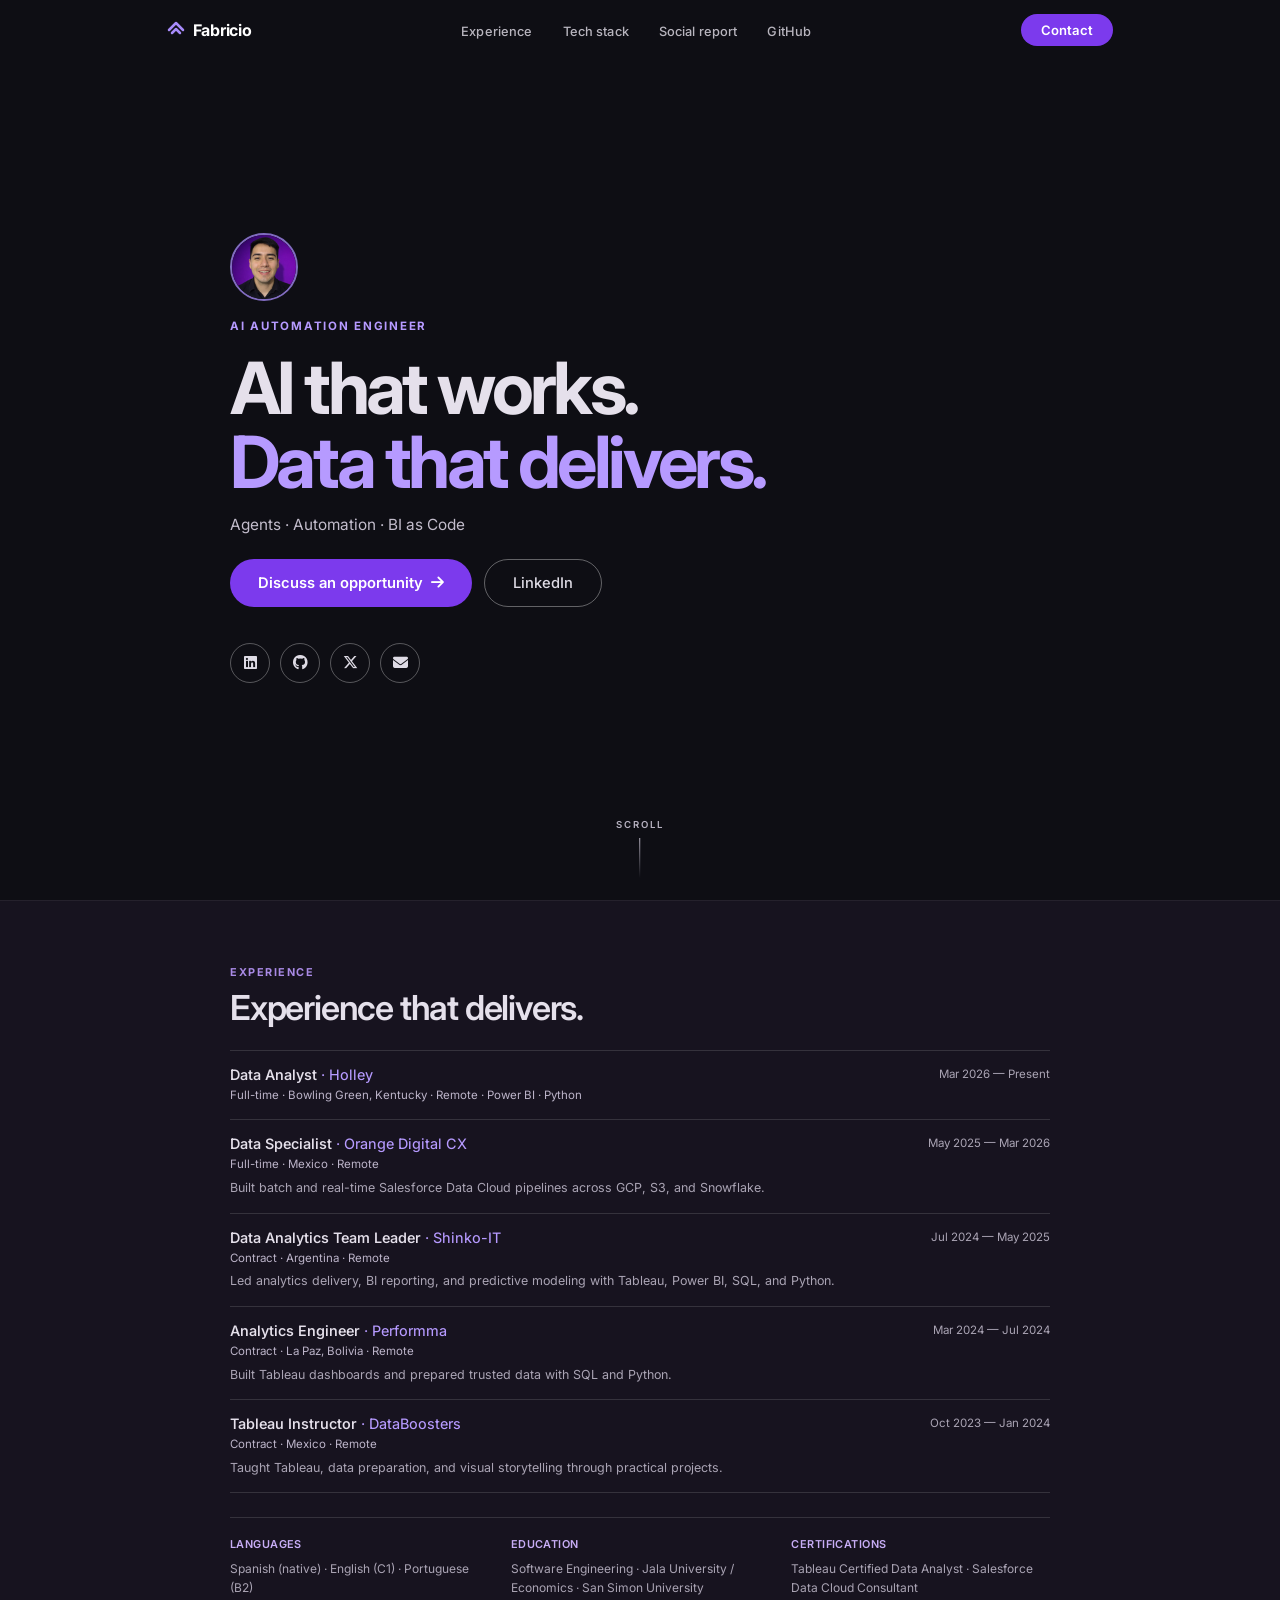
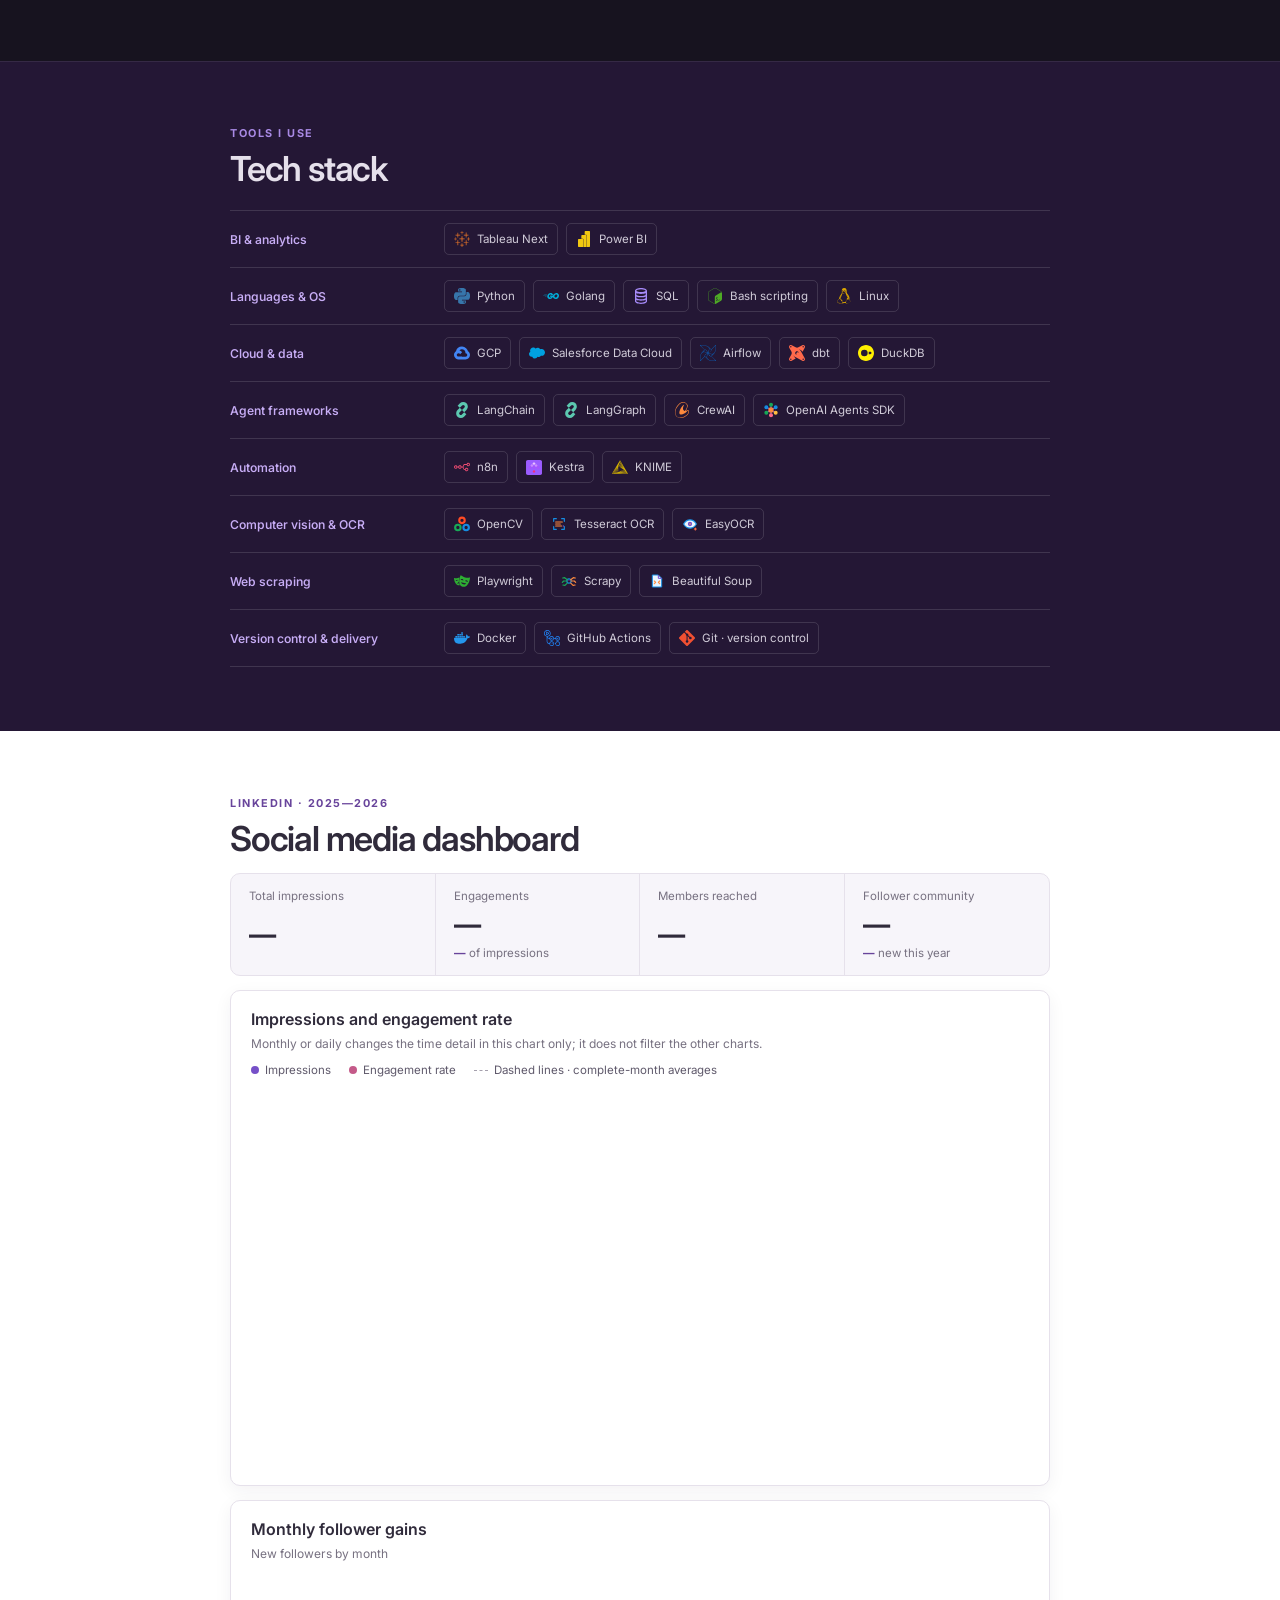
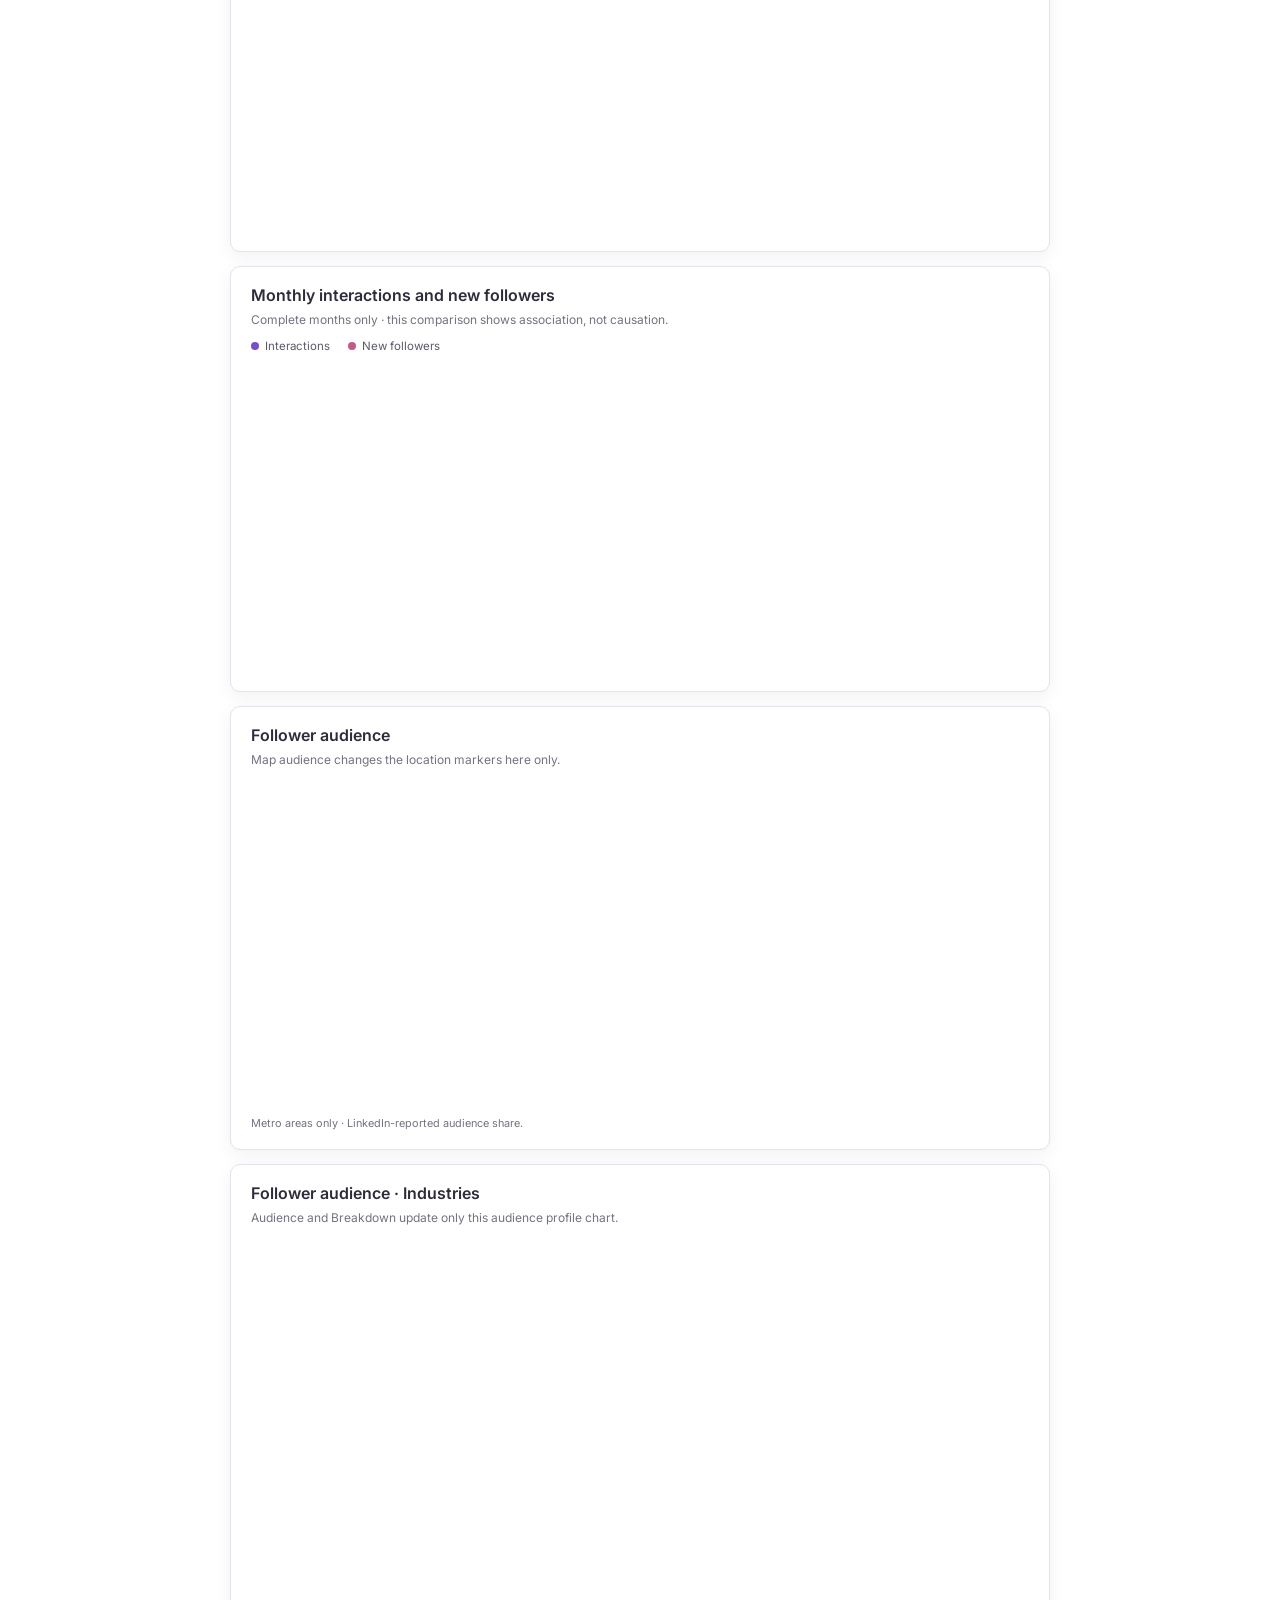
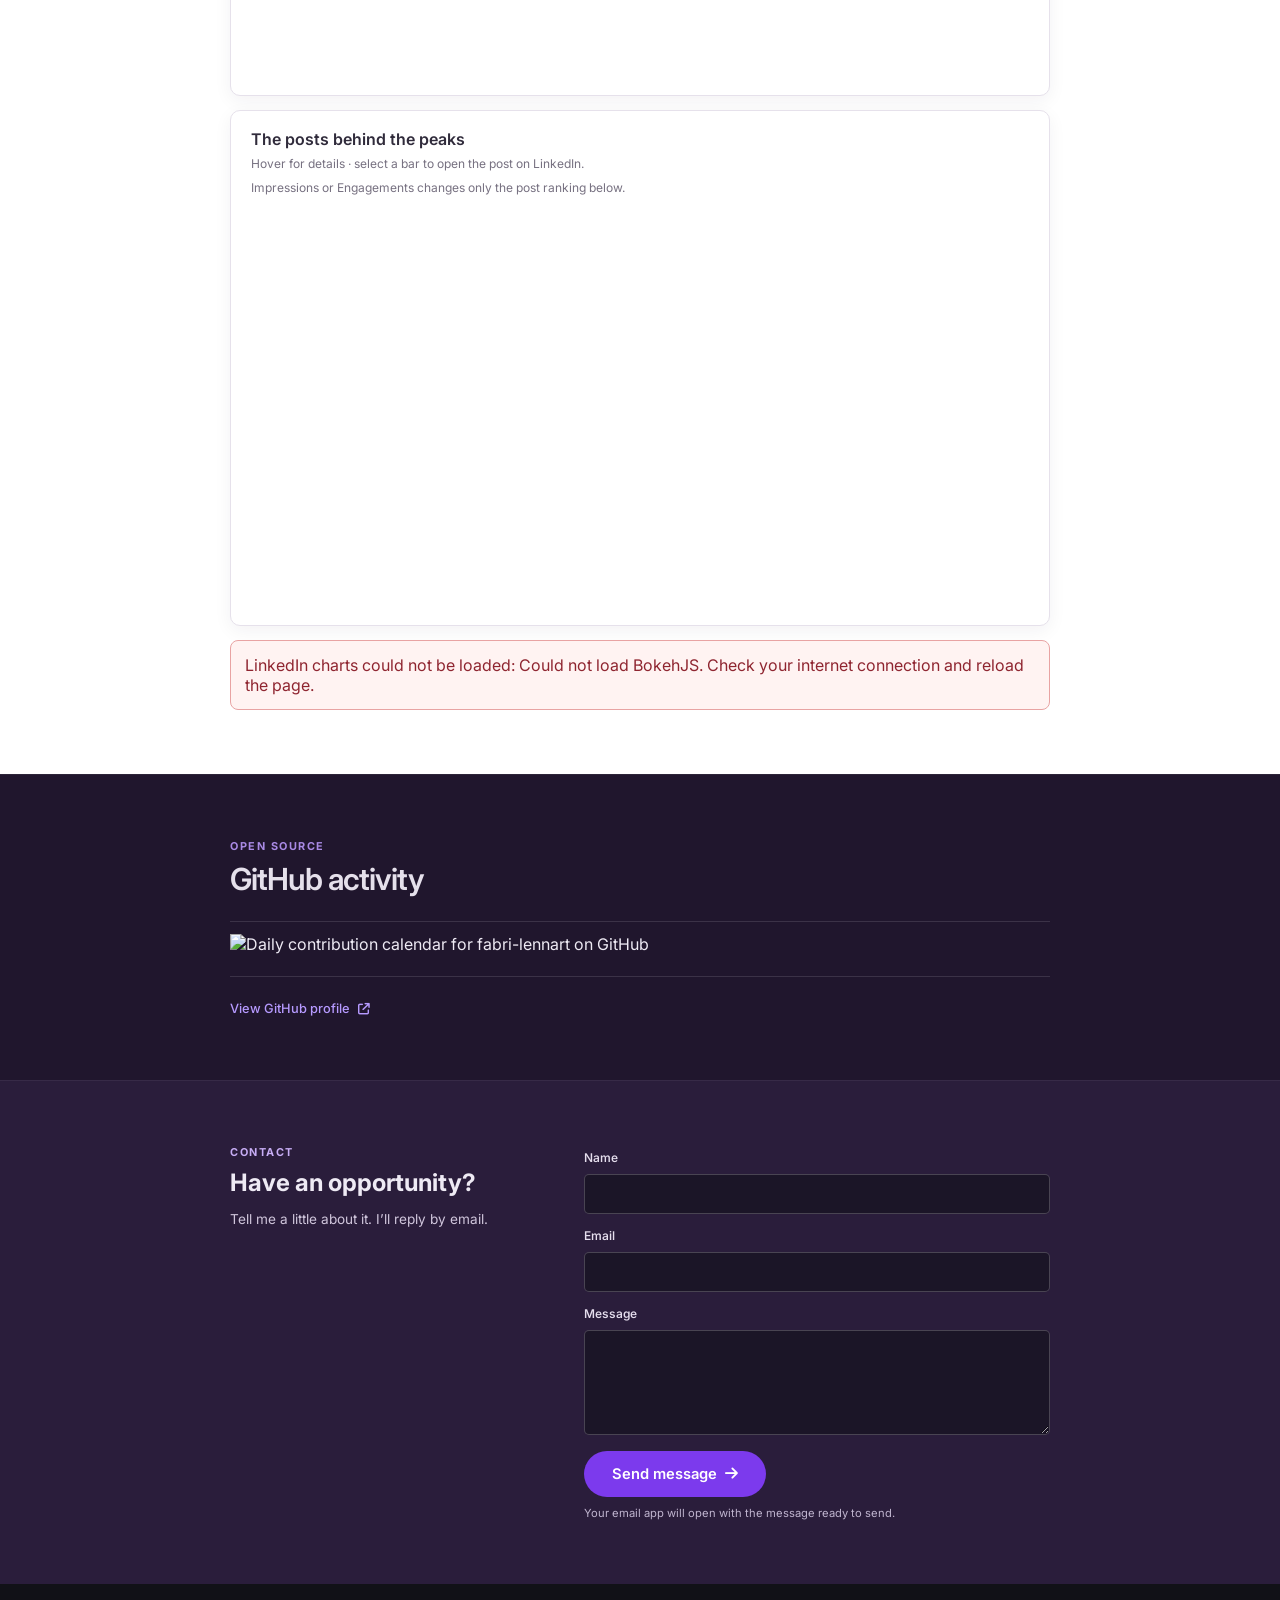
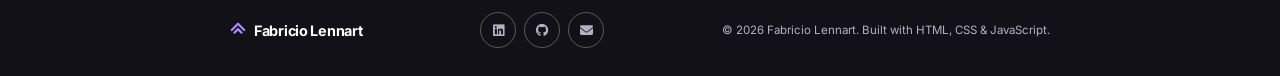
==== commit fc6951a7: "Remove extra experience summary details Remove career statistics, speaking engagements, and country " ====
--- a/index.html
+++ b/index.html
@@ -153,13 +153,6 @@
             <time datetime="2023-10">Oct 2023 — Jan 2024</time>
           </article>
         </div>
-        <div class="career-stats">
-          <div><strong>3+</strong><span>years experience</span></div>
-          <div><strong>300+</strong><span>integrations</span></div>
-          <div><strong>5</strong><span>countries</span></div>
-        </div>
-        <p class="talks-note"><strong>Speaking:</strong> BI as Code · ValdezData (2026) &nbsp; / &nbsp; From API &amp; Low Code to Insights · First Steps with DuckDB (2024)</p>
-        <p class="experience-countries"><strong>International experience:</strong> United States (Holley) · Mexico (Orange Digital CX and DataBoosters) · Colombia (remote projects) · Bolivia (Performma) · Argentina (Shinko-IT)</p>
         <div class="experience-facts">
           <p><strong>Languages</strong> Spanish (native) · English (C1) · Portuguese (B2)</p>
           <p><strong>Education</strong> Software Engineering · Jala University / Economics · San Simon University</p>
